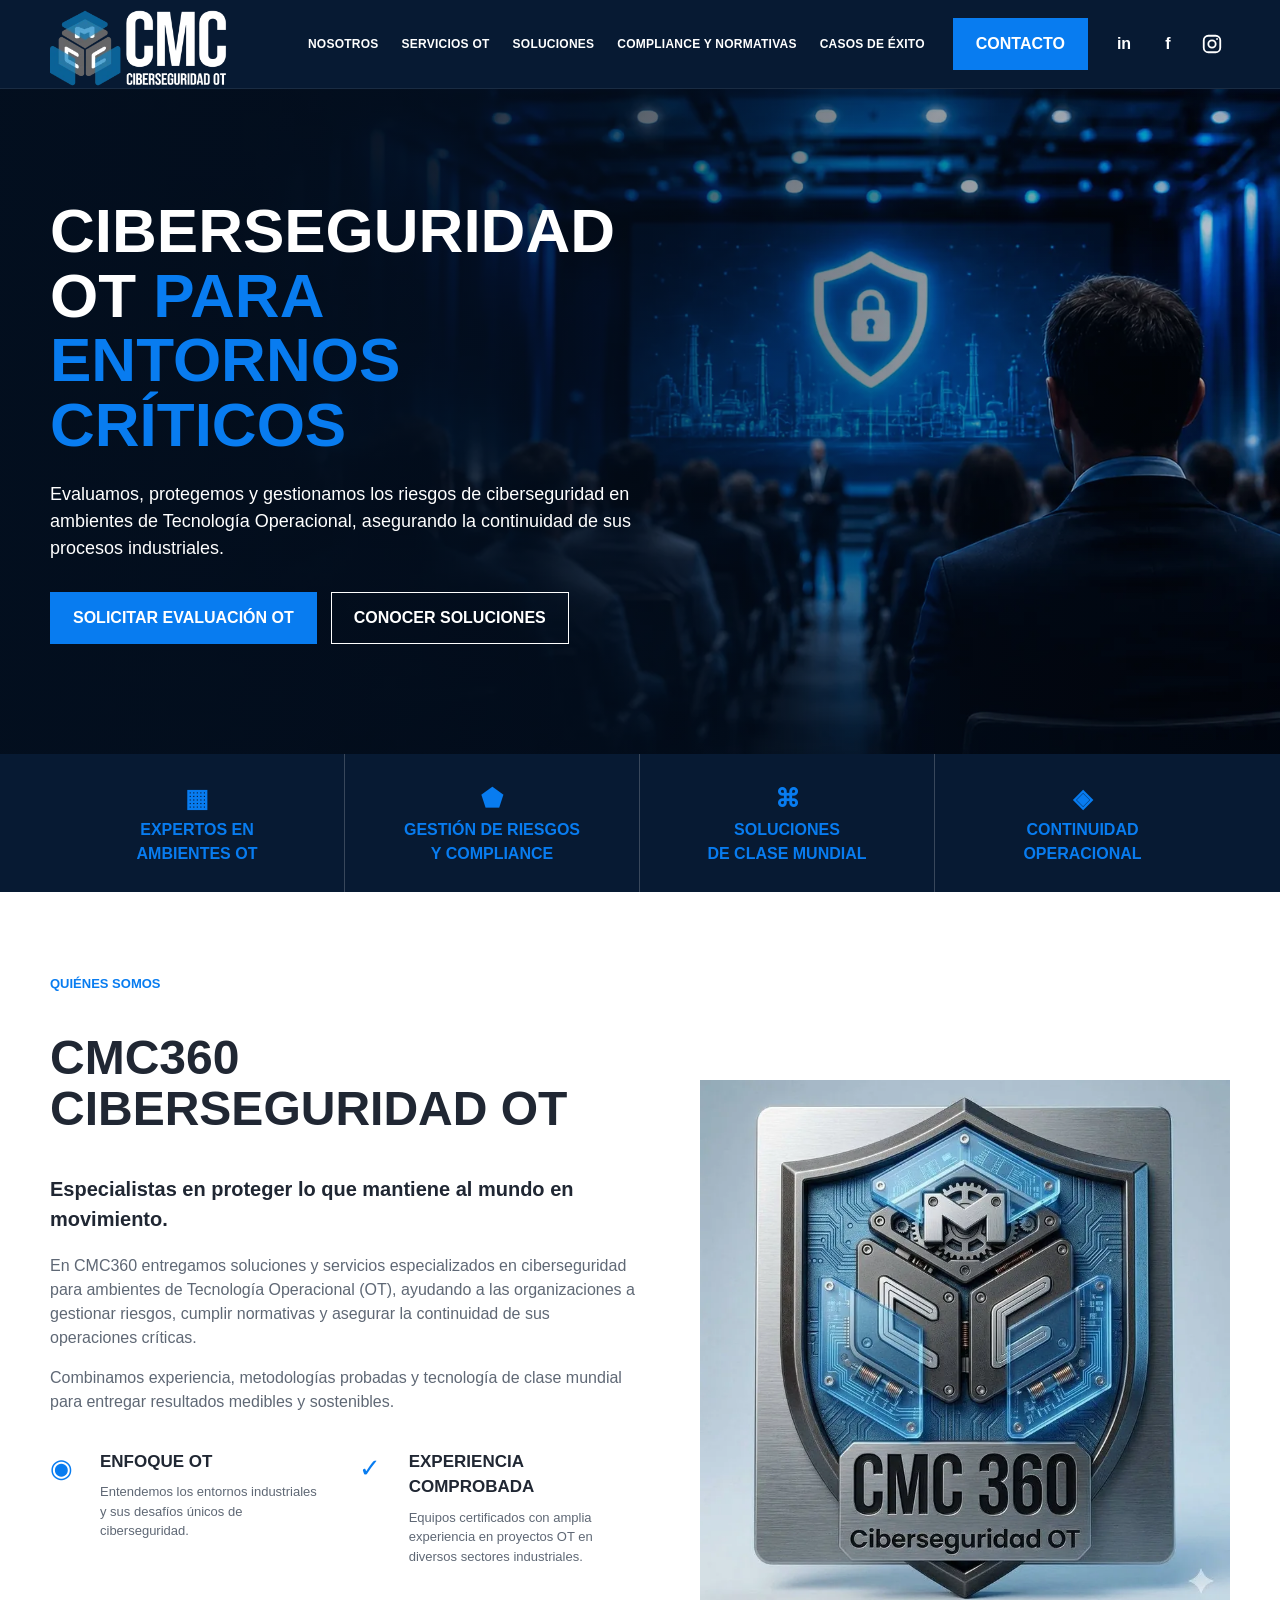
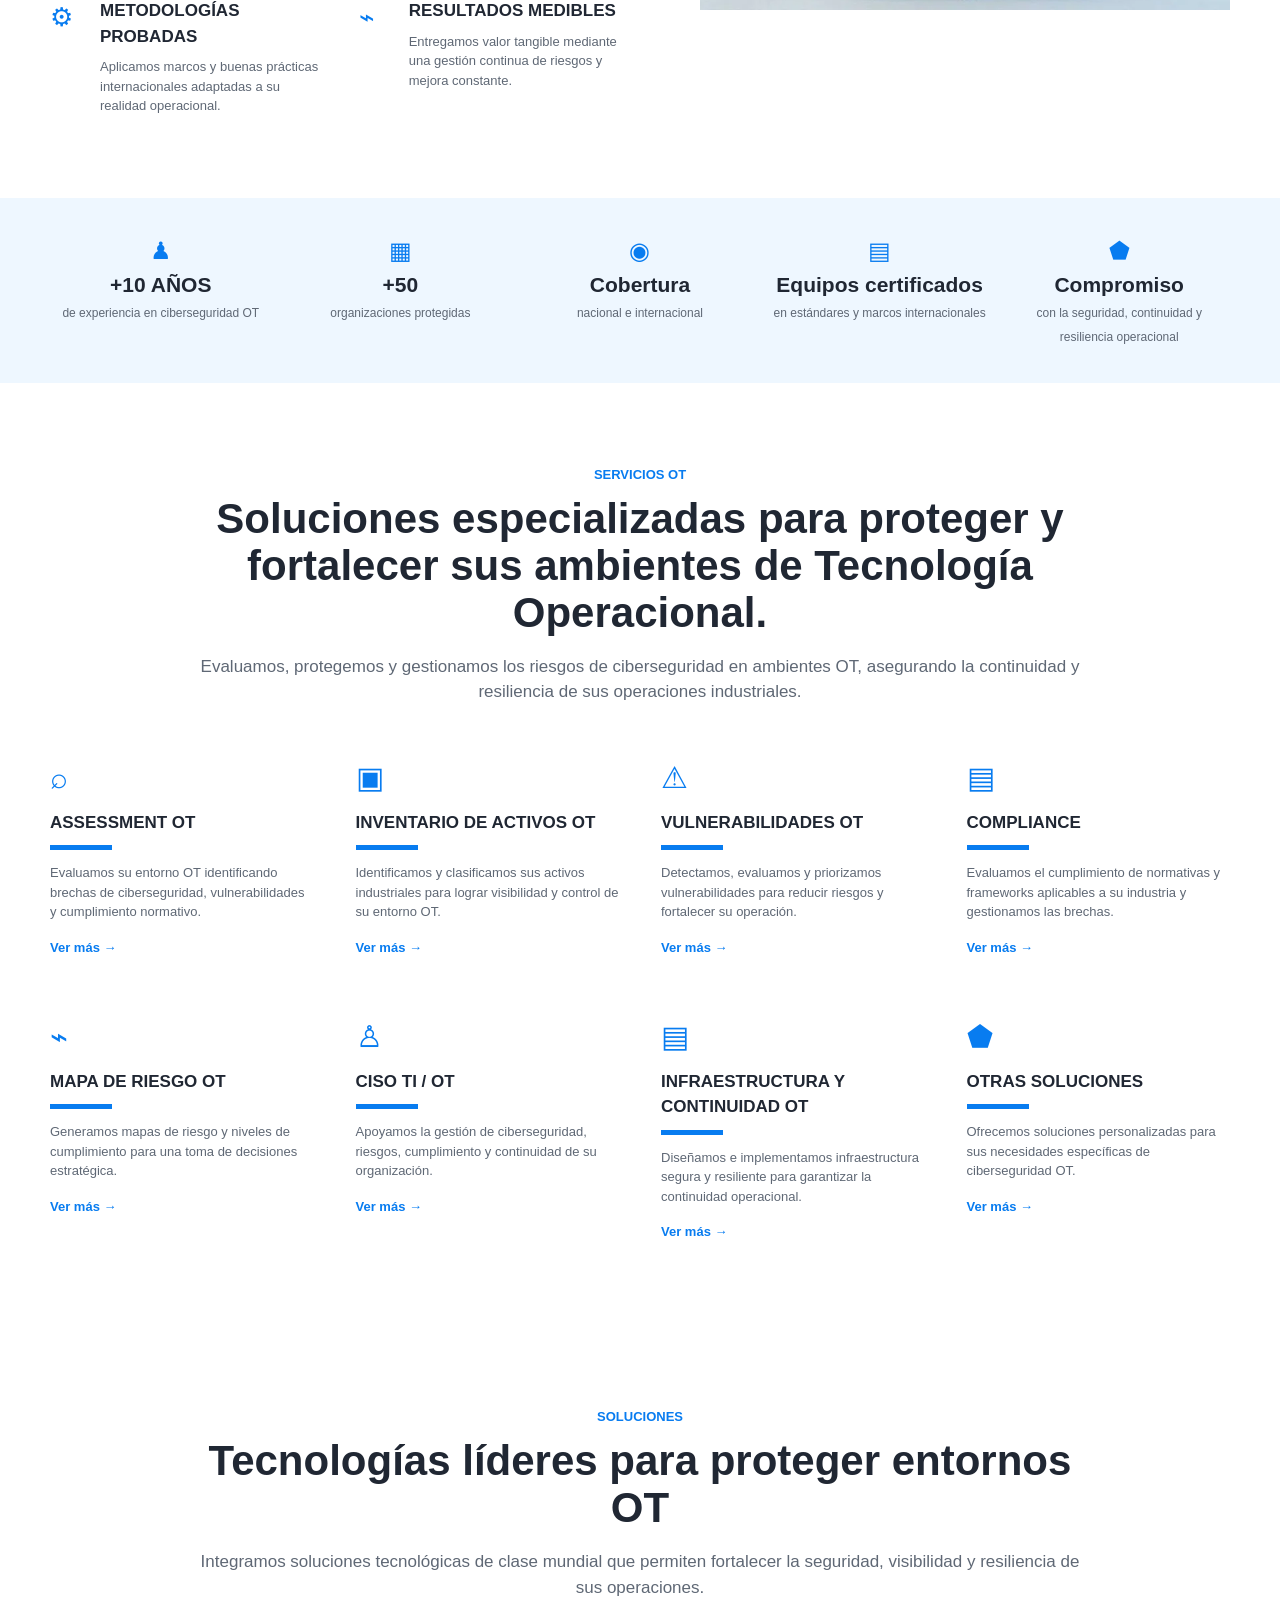
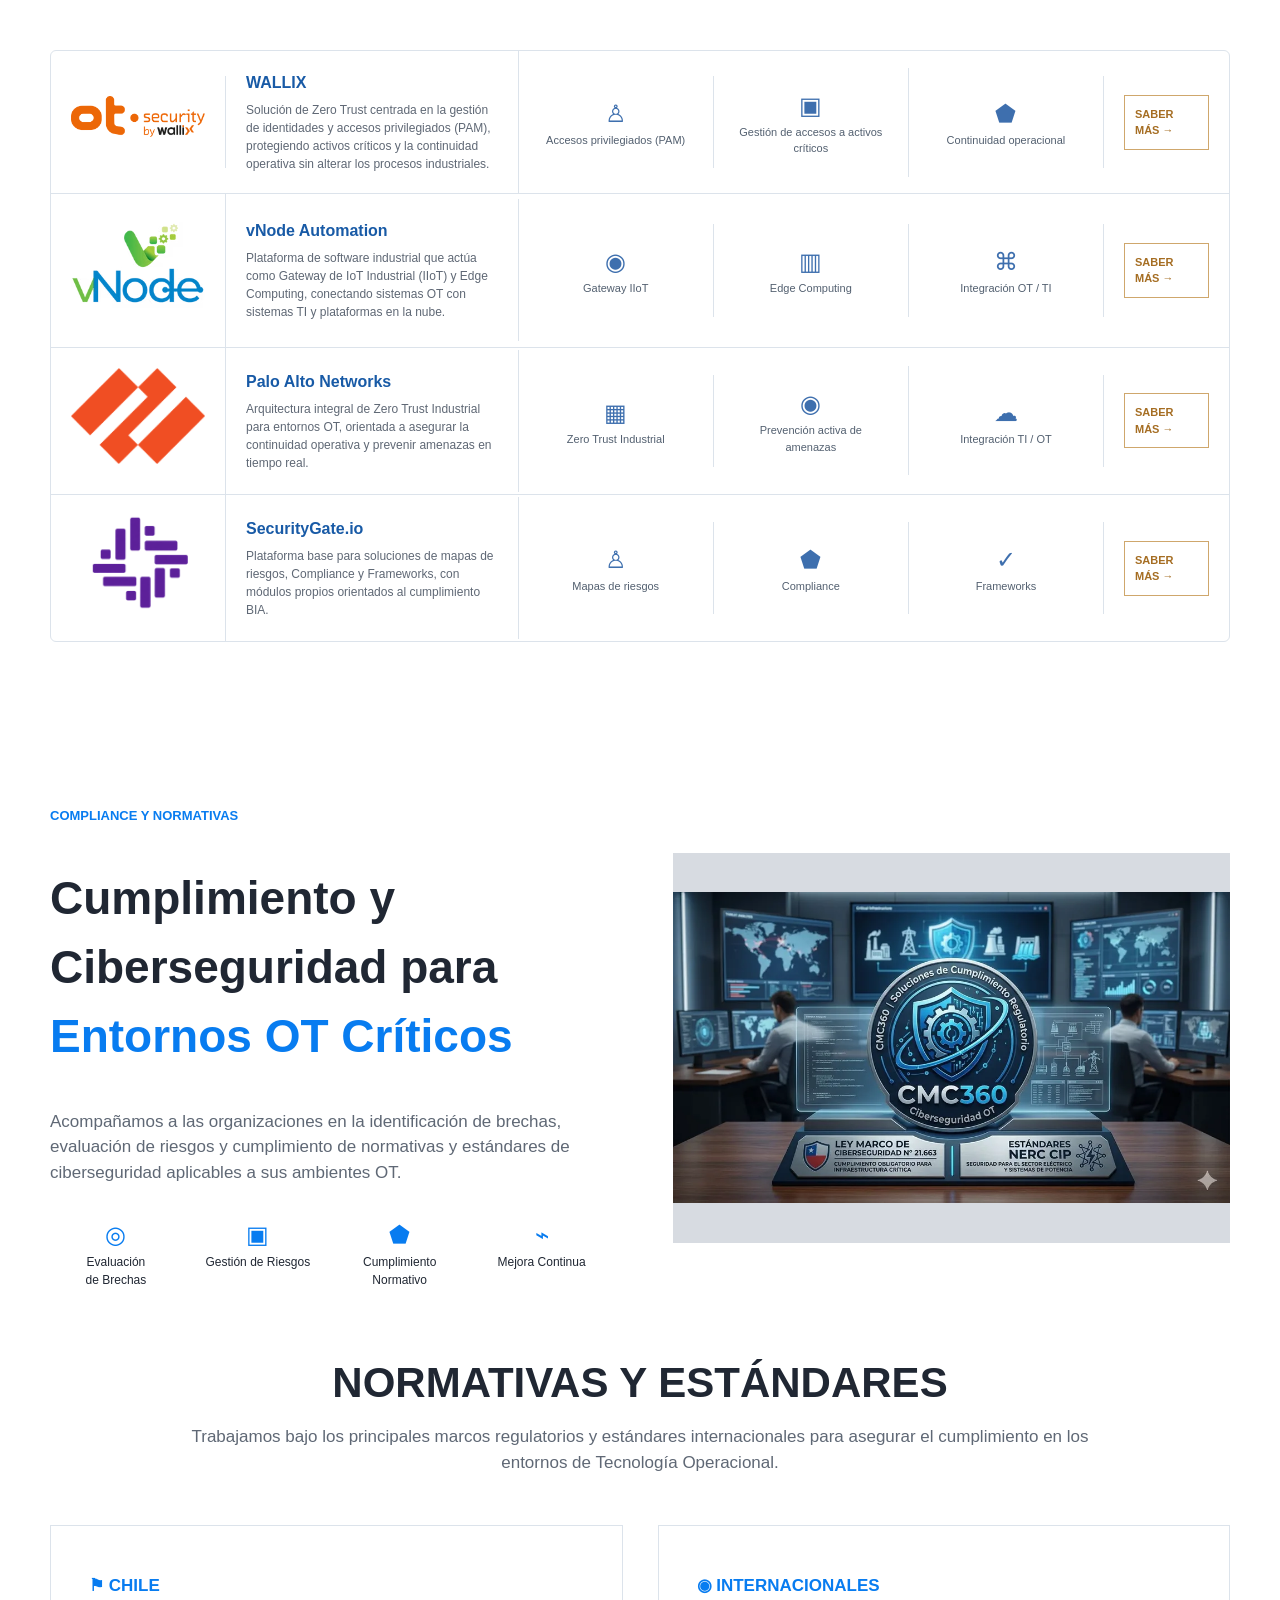
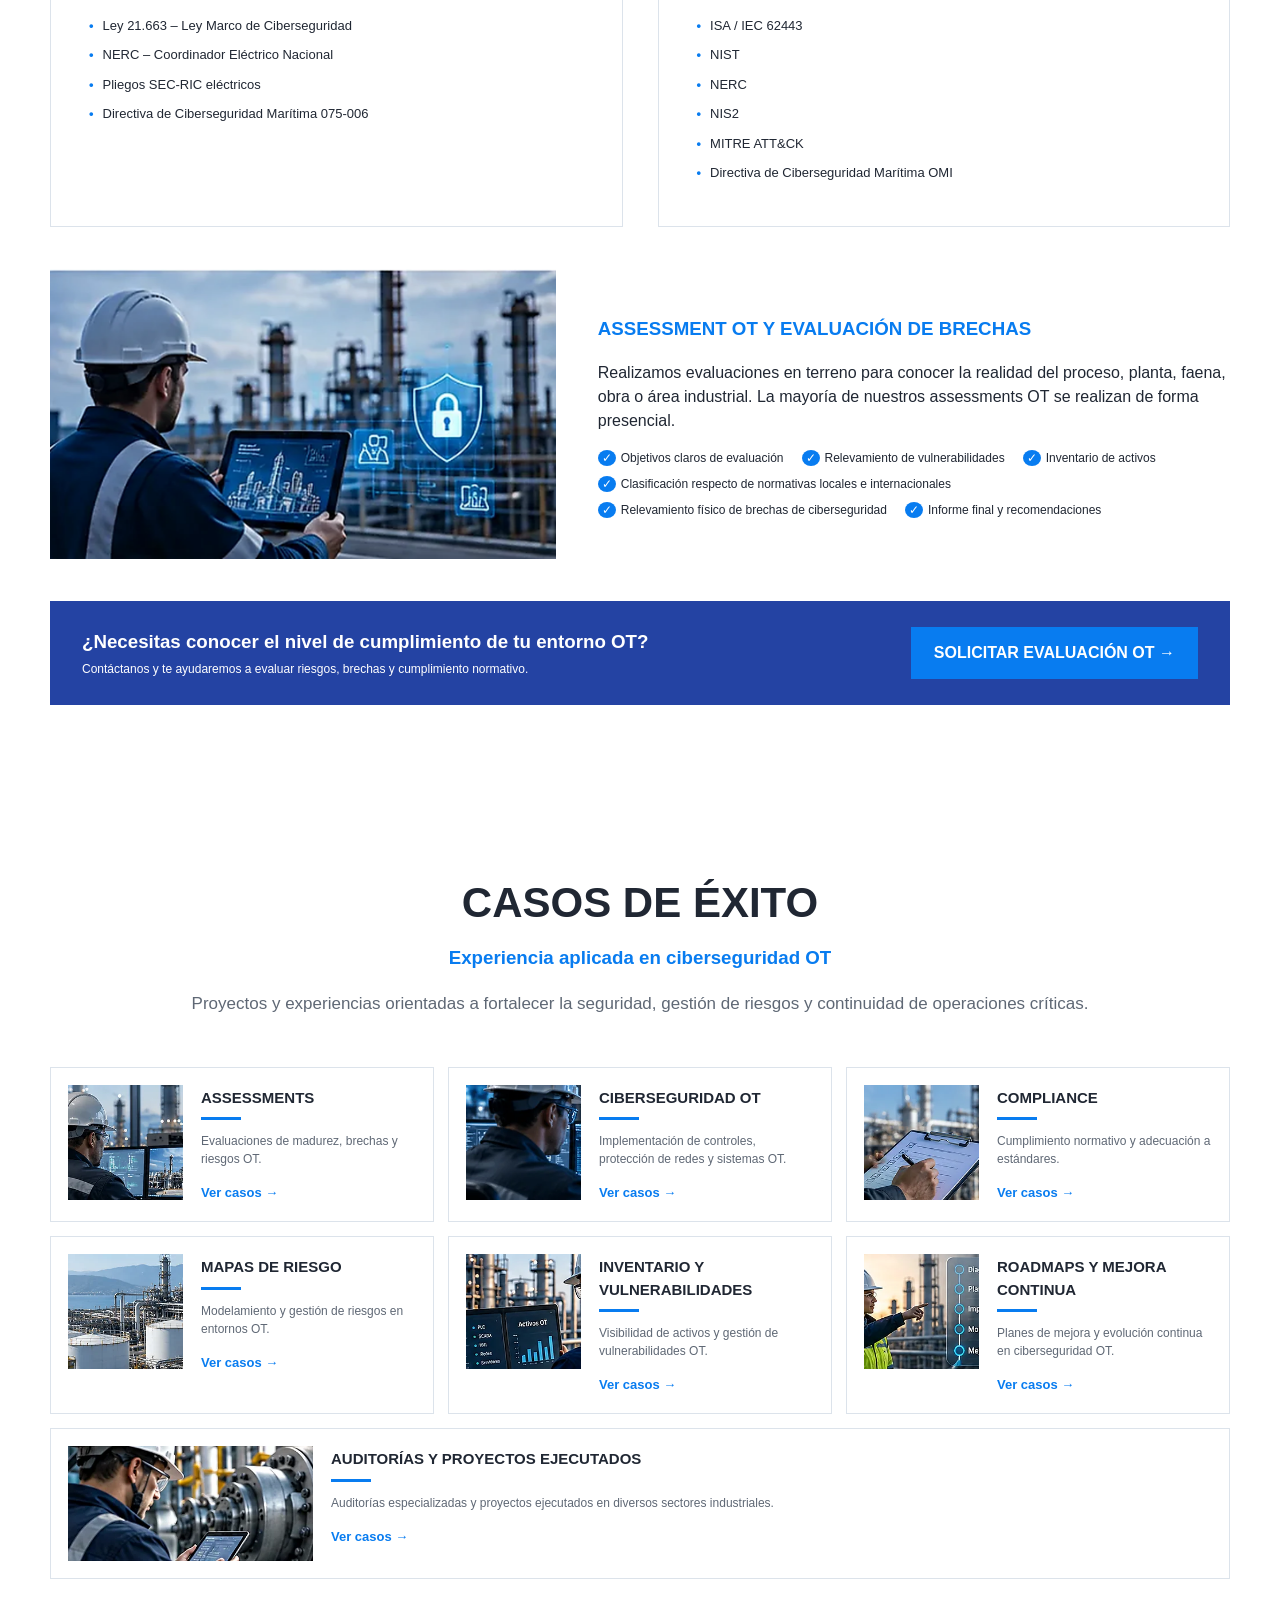
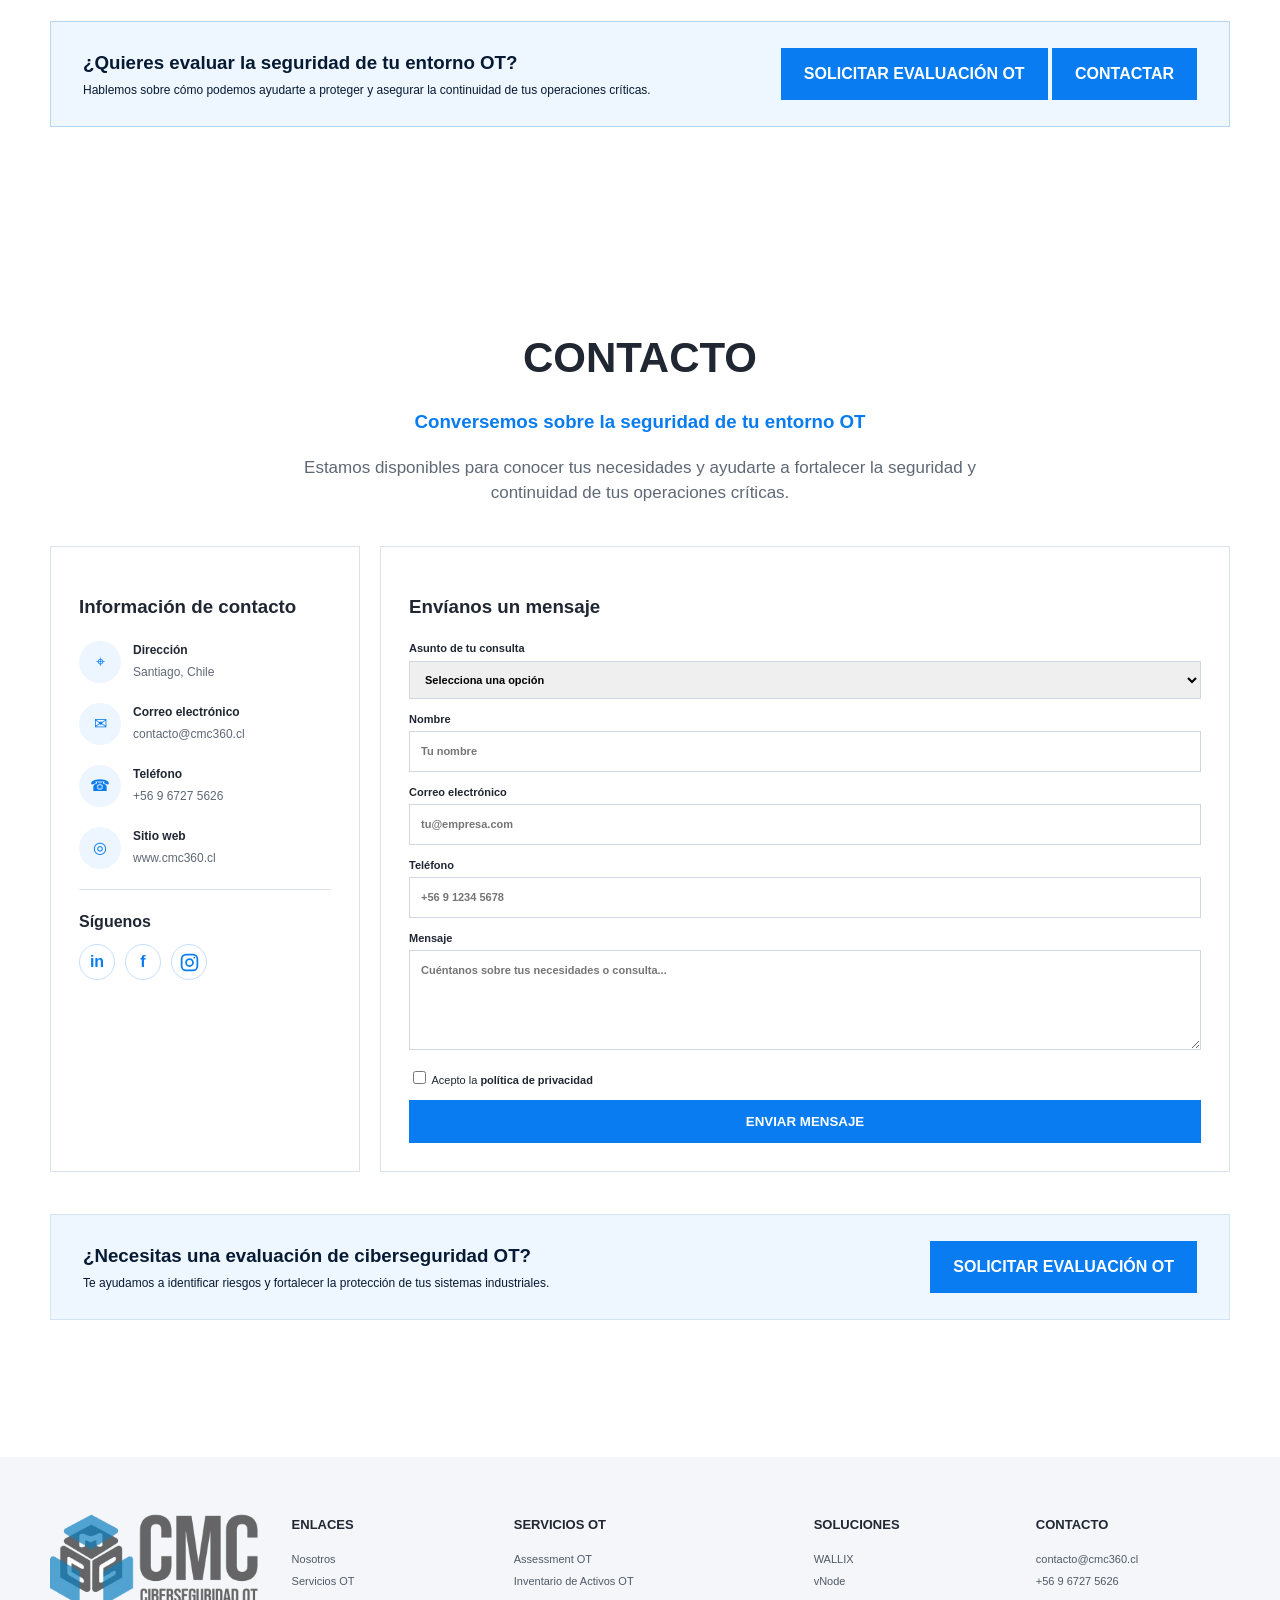
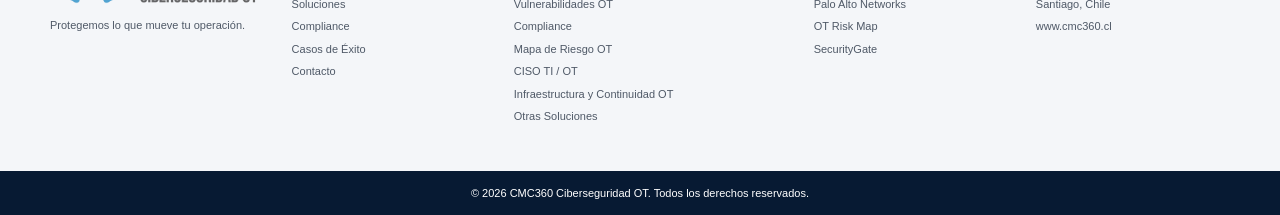
==== index.html @ 8a8b5c3d "imagenes actualizadas" ====
<!doctype html>
<html lang="es">

<head>
    <meta charset="utf-8">
    <meta name="viewport" content="width=device-width,initial-scale=1">

    <title>CMC360 | Ciberseguridad OT para Entornos Críticos</title>
    <meta name="description"
        content="CMC360 ofrece ciberseguridad OT, evaluación de riesgos, compliance, gestión de vulnerabilidades y continuidad operacional para entornos industriales críticos.">
    <!-- Favicon CMC Ciberseguridad OT -->
    <link rel="icon" type="image/png" sizes="32x32" href="assets/logo-simple.png">
    <link rel="apple-touch-icon" sizes="180x180" href="assets/logo-simple.png">
    <link rel="stylesheet" href="style.css">
    <link rel="preload" as="image" href="assets/hero.webp" fetchpriority="high" media="(min-width: 761px)">
    <link rel="preload" as="image" href="assets/hero-900.webp" fetchpriority="high" media="(max-width: 760px)">
</head>

<body>

    <header>
        <div class="c nav">

            <a class="logo" href="#inicio" aria-label="CMC Ciberseguridad OT">
                <img src="assets/logo-navbar-contraste.png" alt="CMC Ciberseguridad OT" width="420" height="160">
            </a>

            <button class="toggle" type="button" aria-label="Abrir menú" aria-expanded="false">
                ☰
            </button>

            <nav class="links">
                <a href="#nosotros">Nosotros</a>
                <a href="#servicios">Servicios OT</a>
                <a href="#soluciones">Soluciones</a>
                <a href="#compliance">Compliance y Normativas</a>
                <a href="#casos">Casos de Éxito</a>
            </nav>

            <div class="nav-actions">

                <a class="btn primary contact" href="#contacto">
                    CONTACTO
                </a>

                <div class="socials">

                    <!-- LinkedIn -->
                    <a href="https://www.linkedin.com/company/cmcot/posts/" target="_blank" rel="noopener noreferrer"
                        aria-label="LinkedIn">
                        in
                    </a>

                    <!-- Facebook -->
                    <a href="https://www.facebook.com/CMCCiberseguridadOT" target="_blank" rel="noopener noreferrer"
                        aria-label="Facebook">
                        f
                    </a>

                    <!-- Instagram -->
                    <a href="https://www.instagram.com/cmc360cl/" target="_blank" rel="noopener noreferrer"
                        aria-label="Instagram">

                        <svg viewBox="0 0 24 24" aria-hidden="true">
                            <rect x="3" y="3" width="18" height="18" rx="5" fill="none" stroke="currentColor"
                                stroke-width="2" />
                            <circle cx="12" cy="12" r="4" fill="none" stroke="currentColor" stroke-width="2" />
                            <circle cx="17.5" cy="6.5" r="1" fill="currentColor" />
                        </svg>

                    </a>

                </div>

            </div>

        </div>
    </header>


    <main id="inicio">

        <!-- =====================================================
     HERO
===================================================== -->

        <section class="hero">

            <div class="c">

                <div class="hero-copy">

                    <h1>
                        CIBERSEGURIDAD OT
                        <span>PARA ENTORNOS CRÍTICOS</span>
                    </h1>

                    <p>
                        Evaluamos, protegemos y gestionamos los riesgos de
                        ciberseguridad en ambientes de Tecnología Operacional,
                        asegurando la continuidad de sus procesos industriales.
                    </p>

                    <div class="actions">

                        <a class="btn primary" href="#contacto">
                            SOLICITAR EVALUACIÓN OT
                        </a>

                        <a class="btn secondary" href="#soluciones">
                            CONOCER SOLUCIONES
                        </a>

                    </div>

                </div>

            </div>

        </section>

        <!-- =====================================================
     PILARES
===================================================== -->

        <section class="pillars">

            <div class="c pg">

                <div class="pillar">
                    <i>▦</i>
                    EXPERTOS EN<br>
                    AMBIENTES OT
                </div>

                <div class="pillar">
                    <i>⬟</i>
                    GESTIÓN DE RIESGOS<br>
                    Y COMPLIANCE
                </div>

                <div class="pillar">
                    <i>⌘</i>
                    SOLUCIONES<br>
                    DE CLASE MUNDIAL
                </div>

                <div class="pillar">
                    <i>◈</i>
                    CONTINUIDAD<br>
                    OPERACIONAL
                </div>

            </div>

        </section>


        <!-- =====================================================
     QUIÉNES SOMOS
===================================================== -->

        <section id="nosotros" class="sec">

            <div class="c about">

                <div>

                    <div class="ey">
                        QUIÉNES SOMOS
                    </div>

                    <h2>
                        CMC360<br>
                        CIBERSEGURIDAD OT
                    </h2>

                    <h3>
                        Especialistas en proteger lo que mantiene al mundo en movimiento.
                    </h3>

                    <p>
                        En CMC360 entregamos soluciones y servicios especializados
                        en ciberseguridad para ambientes de Tecnología Operacional
                        (OT), ayudando a las organizaciones a gestionar riesgos,
                        cumplir normativas y asegurar la continuidad de sus
                        operaciones críticas.
                    </p>

                    <p>
                        Combinamos experiencia, metodologías probadas y tecnología
                        de clase mundial para entregar resultados medibles y
                        sostenibles.
                    </p>

                    <div class="features">

                        <div class="feature">
                            <i>◉</i>
                            <div>
                                <h3>ENFOQUE OT</h3>
                                <p>
                                    Entendemos los entornos industriales y sus desafíos
                                    únicos de ciberseguridad.
                                </p>
                            </div>
                        </div>

                        <div class="feature">
                            <i>✓</i>
                            <div>
                                <h3>EXPERIENCIA COMPROBADA</h3>
                                <p>
                                    Equipos certificados con amplia experiencia en
                                    proyectos OT en diversos sectores industriales.
                                </p>
                            </div>
                        </div>

                        <div class="feature">
                            <i>⚙</i>
                            <div>
                                <h3>METODOLOGÍAS PROBADAS</h3>
                                <p>
                                    Aplicamos marcos y buenas prácticas internacionales
                                    adaptadas a su realidad operacional.
                                </p>
                            </div>
                        </div>

                        <div class="feature">
                            <i>⌁</i>
                            <div>
                                <h3>RESULTADOS MEDIBLES</h3>
                                <p>
                                    Entregamos valor tangible mediante una gestión
                                    continua de riesgos y mejora constante.
                                </p>
                            </div>
                        </div>

                    </div>

                </div>

                <div class="imgph">
                    <img src="assets/face1.webp" alt="Especialista en ciberseguridad OT de CMC360" width="800"
                        height="800" loading="lazy" decoding="async">
                </div>

            </div>

        </section>


        <!-- =====================================================
     ESTADÍSTICAS
===================================================== -->

        <section class="stats">

            <div class="c statsg">

                <div class="stat">
                    <i>♟</i>
                    <b>+10 AÑOS</b>
                    <span>de experiencia en ciberseguridad OT</span>
                </div>

                <div class="stat">
                    <i>▦</i>
                    <b>+50</b>
                    <span>organizaciones protegidas</span>
                </div>

                <div class="stat">
                    <i>◉</i>
                    <b>Cobertura</b>
                    <span>nacional e internacional</span>
                </div>

                <div class="stat">
                    <i>▤</i>
                    <b>Equipos certificados</b>
                    <span>en estándares y marcos internacionales</span>
                </div>

                <div class="stat">
                    <i>⬟</i>
                    <b>Compromiso</b>
                    <span>con la seguridad, continuidad y resiliencia operacional</span>
                </div>

            </div>

        </section>


        <!-- =====================================================
     SERVICIOS
===================================================== -->

        <section id="servicios" class="sec services">

            <div class="c">

                <div class="head">

                    <div class="ey">
                        SERVICIOS OT
                    </div>

                    <h2>
                        Soluciones especializadas para proteger y fortalecer
                        sus ambientes de Tecnología Operacional.
                    </h2>

                    <p class="lead">
                        Evaluamos, protegemos y gestionamos los riesgos de
                        ciberseguridad en ambientes OT, asegurando la continuidad
                        y resiliencia de sus operaciones industriales.
                    </p>

                </div>


                <div class="sg">

                    <article class="service">
                        <div class="ico">⌕</div>
                        <h3>ASSESSMENT OT</h3>
                        <p>
                            Evaluamos su entorno OT identificando brechas de
                            ciberseguridad, vulnerabilidades y cumplimiento normativo.
                        </p>
                        <a class="more" href="#contacto">Ver más →</a>
                    </article>

                    <article class="service">
                        <div class="ico">▣</div>
                        <h3>INVENTARIO DE ACTIVOS OT</h3>
                        <p>
                            Identificamos y clasificamos sus activos industriales
                            para lograr visibilidad y control de su entorno OT.
                        </p>
                        <a class="more" href="#contacto">Ver más →</a>
                    </article>

                    <article class="service">
                        <div class="ico">⚠</div>
                        <h3>VULNERABILIDADES OT</h3>
                        <p>
                            Detectamos, evaluamos y priorizamos vulnerabilidades
                            para reducir riesgos y fortalecer su operación.
                        </p>
                        <a class="more" href="#contacto">Ver más →</a>
                    </article>

                    <article class="service">
                        <div class="ico">▤</div>
                        <h3>COMPLIANCE</h3>
                        <p>
                            Evaluamos el cumplimiento de normativas y frameworks
                            aplicables a su industria y gestionamos las brechas.
                        </p>
                        <a class="more" href="#contacto">Ver más →</a>
                    </article>

                    <article class="service">
                        <div class="ico">⌁</div>
                        <h3>MAPA DE RIESGO OT</h3>
                        <p>
                            Generamos mapas de riesgo y niveles de cumplimiento
                            para una toma de decisiones estratégica.
                        </p>
                        <a class="more" href="#contacto">Ver más →</a>
                    </article>

                    <article class="service">
                        <div class="ico">♙</div>
                        <h3>CISO TI / OT</h3>
                        <p>
                            Apoyamos la gestión de ciberseguridad, riesgos,
                            cumplimiento y continuidad de su organización.
                        </p>
                        <a class="more" href="#contacto">Ver más →</a>
                    </article>

                    <article class="service">
                        <div class="ico">▤</div>
                        <h3>INFRAESTRUCTURA Y CONTINUIDAD OT</h3>
                        <p>
                            Diseñamos e implementamos infraestructura segura y
                            resiliente para garantizar la continuidad operacional.
                        </p>
                        <a class="more" href="#contacto">Ver más →</a>
                    </article>

                    <article class="service">
                        <div class="ico">⬟</div>
                        <h3>OTRAS SOLUCIONES</h3>
                        <p>
                            Ofrecemos soluciones personalizadas para sus
                            necesidades específicas de ciberseguridad OT.
                        </p>
                        <a class="more" href="#contacto">Ver más →</a>
                    </article>

                </div>

            </div>

        </section>


        <!-- =====================================================
     SOLUCIONES
===================================================== -->

        <section id="soluciones" class="sec">

            <div class="c">

                <div class="head">

                    <div class="ey">
                        SOLUCIONES
                    </div>

                    <h2>
                        Tecnologías líderes para proteger entornos OT
                    </h2>

                    <p class="lead">
                        Integramos soluciones tecnológicas de clase mundial
                        que permiten fortalecer la seguridad, visibilidad y
                        resiliencia de sus operaciones.
                    </p>

                </div>


                <div class="solution-list">


                    <div class="sol">

                        <div class="brand">
                          <img src="assets/WALLIX-logo.png"
     alt="WALLIX"
     width="630"
     height="315"
     loading="lazy"
     decoding="async">
                        </div>

                        <div class="main">
                            <strong>WALLIX</strong>
                            <p>
                                Solución de Zero Trust centrada en la gestión de identidades
                                y accesos privilegiados (PAM), protegiendo activos críticos
                                y la continuidad operativa sin alterar los procesos industriales.
                            </p>
                        </div>

                        <div class="benefit">
                            <i>♙</i>
                            Accesos privilegiados (PAM)
                        </div>

                        <div class="benefit">
                            <i>▣</i>
                            Gestión de accesos a activos críticos
                        </div>

                        <div class="benefit">
                            <i>⬟</i>
                            Continuidad operacional
                        </div>

                        <div>
                            <a class="btn" href="#contacto">
                                SABER MÁS →
                            </a>
                        </div>

                    </div>


                    <div class="sol">

                        <div class="brand v">
                           <img src="assets/vNode-logo.png"
     alt="vNode Automation"
     width="630"
     height="315"
     loading="lazy"
     decoding="async">
                        </div>

                        <div class="main">
                            <strong>vNode Automation</strong>
                            <p>
                                Plataforma de software industrial que actúa como Gateway
                                de IoT Industrial (IIoT) y Edge Computing, conectando
                                sistemas OT con sistemas TI y plataformas en la nube.
                            </p>
                        </div>

                        <div class="benefit">
                            <i>◉</i>
                            Gateway IIoT
                        </div>

                        <div class="benefit">
                            <i>▥</i>
                            Edge Computing
                        </div>

                        <div class="benefit">
                            <i>⌘</i>
                            Integración OT / TI
                        </div>

                        <div>
                            <a class="btn" href="#contacto">
                                SABER MÁS →
                            </a>
                        </div>

                    </div>


                    <div class="sol">

                        <div class="brand p">
                           <img src="assets/paloalto.png"
     alt="Palo Alto Networks"
     width="630"
     height="315"
     loading="lazy"
     decoding="async">
                        </div>

                        <div class="main">
                            <strong>Palo Alto Networks</strong>
                            <p>
                                Arquitectura integral de Zero Trust Industrial para
                                entornos OT, orientada a asegurar la continuidad operativa
                                y prevenir amenazas en tiempo real.
                            </p>
                        </div>

                        <div class="benefit">
                            <i>▦</i>
                            Zero Trust Industrial
                        </div>

                        <div class="benefit">
                            <i>◉</i>
                            Prevención activa de amenazas
                        </div>

                        <div class="benefit">
                            <i>☁</i>
                            Integración TI / OT
                        </div>

                        <div>
                            <a class="btn" href="#contacto">
                                SABER MÁS →
                            </a>
                        </div>

                    </div>





                    <div class="sol">

                        <div class="brand">
                       <img src="assets/security-logo.png"
     alt="SecurityGate.io"
     width="630"
     height="315"
     loading="lazy"
     decoding="async">
                        </div>

                        <div class="main">
                            <strong>SecurityGate.io</strong>
                            <p>
                                Plataforma base para soluciones de mapas de riesgos,
                                Compliance y Frameworks, con módulos propios orientados
                                al cumplimiento BIA.
                            </p>
                        </div>

                        <div class="benefit">
                            <i>♙</i>
                            Mapas de riesgos
                        </div>

                        <div class="benefit">
                            <i>⬟</i>
                            Compliance
                        </div>

                        <div class="benefit">
                            <i>✓</i>
                            Frameworks
                        </div>

                        <div>
                            <a class="btn" href="#contacto">
                                SABER MÁS →
                            </a>
                        </div>

                    </div>

                </div>

            </div>

        </section>


        <!-- =====================================================
     COMPLIANCE
===================================================== -->

        <section id="compliance" class="sec">

            <div class="c">

                <div class="ctop">

                    <div>

                        <div class="ey">
                            COMPLIANCE Y NORMATIVAS
                        </div>

                        <h2>
                            Cumplimiento y Ciberseguridad para
                            <span>Entornos OT Críticos</span>
                        </h2>

                        <p class="lead">
                            Acompañamos a las organizaciones en la identificación
                            de brechas, evaluación de riesgos y cumplimiento de
                            normativas y estándares de ciberseguridad aplicables
                            a sus ambientes OT.
                        </p>

                        <div class="cf">

                            <div>
                                <i>◎</i>
                                Evaluación<br>
                                de Brechas
                            </div>

                            <div>
                                <i>▣</i>
                                Gestión de Riesgos
                            </div>

                            <div>
                                <i>⬟</i>
                                Cumplimiento<br>
                                Normativo
                            </div>

                            <div>
                                <i>⌁</i>
                                Mejora Continua
                            </div>

                        </div>

                    </div>

                    <div class="imgph">
                        <img src="assets/face.webp" alt="Evaluación de ciberseguridad OT en entorno industrial"
                            width="1000" height="559" loading="lazy" decoding="async">
                    </div>

                </div>


                <div class="standards">

                    <div class="head">

                        <h2>
                            NORMATIVAS Y ESTÁNDARES
                        </h2>

                        <p class="lead">
                            Trabajamos bajo los principales marcos regulatorios
                            y estándares internacionales para asegurar el
                            cumplimiento en los entornos de Tecnología Operacional.
                        </p>

                    </div>


                    <div class="stdg">

                        <article class="std">

                            <h3>
                                ⚑ CHILE
                            </h3>

                            <ul>
                                <li>Ley 21.663 – Ley Marco de Ciberseguridad</li>
                                <li>NERC – Coordinador Eléctrico Nacional</li>
                                <li>Pliegos SEC-RIC eléctricos</li>
                                <li>Directiva de Ciberseguridad Marítima 075-006</li>
                            </ul>

                        </article>


                        <article class="std">

                            <h3>
                                ◉ INTERNACIONALES
                            </h3>

                            <ul>
                                <li>ISA / IEC 62443</li>
                                <li>NIST</li>
                                <li>NERC</li>
                                <li>NIS2</li>
                                <li>MITRE ATT&CK</li>
                                <li>Directiva de Ciberseguridad Marítima OMI</li>
                            </ul>

                        </article>

                    </div>

                </div>


                <div class="assessment">

                    <div class="assessment-media">
                        <img src="assets/assessment-ot.webp"
                            alt="Especialista realizando assessment de ciberseguridad OT en una instalación industrial"
                            width="1200" height="656" loading="lazy" decoding="async">
                    </div>

                    <div>

                        <h3 style="color:var(--b)">
                            ASSESSMENT OT Y EVALUACIÓN DE BRECHAS
                        </h3>

                        <p>
                            Realizamos evaluaciones en terreno para conocer
                            la realidad del proceso, planta, faena, obra o área
                            industrial. La mayoría de nuestros assessments OT
                            se realizan de forma presencial.
                        </p>

                        <ul class="checks">
                            <li>Objetivos claros de evaluación</li>
                            <li>Relevamiento de vulnerabilidades</li>
                            <li>Inventario de activos</li>
                            <li>Clasificación respecto de normativas locales e internacionales</li>
                            <li>Relevamiento físico de brechas de ciberseguridad</li>
                            <li>Informe final y recomendaciones</li>
                        </ul>

                    </div>

                </div>


                <div class="cta">

                    <div>

                        <h3>
                            ¿Necesitas conocer el nivel de cumplimiento de tu entorno OT?
                        </h3>

                        <p>
                            Contáctanos y te ayudaremos a evaluar riesgos,
                            brechas y cumplimiento normativo.
                        </p>

                    </div>

                    <a class="btn primary" href="#contacto">
                        SOLICITAR EVALUACIÓN OT →
                    </a>

                </div>

            </div>

        </section>


        <!-- =====================================================
     CASOS DE ÉXITO
===================================================== -->

        <section id="casos" class="sec">

            <div class="c">

                <div class="head">

                    <h2>
                        CASOS DE ÉXITO
                    </h2>

                    <h3 style="color:var(--b)">
                        Experiencia aplicada en ciberseguridad OT
                    </h3>

                    <p class="lead">
                        Proyectos y experiencias orientadas a fortalecer
                        la seguridad, gestión de riesgos y continuidad
                        de operaciones críticas.
                    </p>

                </div>


                <div class="casesg">

                    <article class="case">
                        <img class="case-image"
    src="assets/case-assessments-720.webp"
    srcset="assets/case-assessments-480.webp 480w, assets/case-assessments-720.webp 720w, assets/case-assessments-960.webp 960w, assets/case-assessments-1200.webp 1200w"
    sizes="(max-width: 760px) calc(100vw - 66px), 115px"
    alt="Instalación industrial evaluada durante un assessment OT" width="1200" height="500" loading="lazy" decoding="async">
                        <div>
                            <h3>ASSESSMENTS</h3>
                            <p>
                                Evaluaciones de madurez, brechas y riesgos OT.
                            </p>
                            <a class="more" href="#contacto">
                                Ver casos →
                            </a>
                        </div>
                    </article>


                    <article class="case">
                        <img class="case-image"
    src="assets/case-cybersecurity-ot-720.webp"
    srcset="assets/case-cybersecurity-ot-480.webp 480w, assets/case-cybersecurity-ot-720.webp 720w, assets/case-cybersecurity-ot-960.webp 960w, assets/case-cybersecurity-ot-1200.webp 1200w"
    sizes="(max-width: 760px) calc(100vw - 66px), 115px"
    alt="Especialista supervisando sistemas de ciberseguridad OT" width="1200" height="500" loading="lazy" decoding="async">
                        <div>
                            <h3>CIBERSEGURIDAD OT</h3>
                            <p>
                                Implementación de controles, protección de redes
                                y sistemas OT.
                            </p>
                            <a class="more" href="#contacto">
                                Ver casos →
                            </a>
                        </div>
                    </article>


                    <article class="case">
                        <img class="case-image"
    src="assets/case-compliance-720.webp"
    srcset="assets/case-compliance-480.webp 480w, assets/case-compliance-720.webp 720w, assets/case-compliance-960.webp 960w, assets/case-compliance-1200.webp 1200w"
    sizes="(max-width: 760px) calc(100vw - 66px), 115px"
    alt="Revisión de cumplimiento y controles de ciberseguridad" width="1200" height="500" loading="lazy" decoding="async">
                        <div>
                            <h3>COMPLIANCE</h3>
                            <p>
                                Cumplimiento normativo y adecuación a estándares.
                            </p>
                            <a class="more" href="#contacto">
                                Ver casos →
                            </a>
                        </div>
                    </article>


                    <article class="case">
                        <img class="case-image"
    src="assets/case-risk-map-720.webp"
    srcset="assets/case-risk-map-480.webp 480w, assets/case-risk-map-720.webp 720w, assets/case-risk-map-960.webp 960w, assets/case-risk-map-1200.webp 1200w"
    sizes="(max-width: 760px) calc(100vw - 66px), 115px"
    alt="Infraestructura industrial para análisis de riesgos OT" width="1200" height="500" loading="lazy" decoding="async">
                        <div>
                            <h3>MAPAS DE RIESGO</h3>
                            <p>
                                Modelamiento y gestión de riesgos en entornos OT.
                            </p>
                            <a class="more" href="#contacto">
                                Ver casos →
                            </a>
                        </div>
                    </article>


                    <article class="case">
                        <img class="case-image"
    src="assets/case-inventory-720.webp"
    srcset="assets/case-inventory-480.webp 480w, assets/case-inventory-720.webp 720w, assets/case-inventory-960.webp 960w, assets/case-inventory-1200.webp 1200w"
    sizes="(max-width: 760px) calc(100vw - 66px), 115px"
    alt="Inventario y visibilidad de activos en entorno OT" width="1200" height="500" loading="lazy" decoding="async">
                        <div>
                            <h3>INVENTARIO Y VULNERABILIDADES</h3>
                            <p>
                                Visibilidad de activos y gestión de vulnerabilidades OT.
                            </p>
                            <a class="more" href="#contacto">
                                Ver casos →
                            </a>
                        </div>
                    </article>


                    <article class="case">
                        <img class="case-image"
    src="assets/case-roadmaps-720.webp"
    srcset="assets/case-roadmaps-480.webp 480w, assets/case-roadmaps-720.webp 720w, assets/case-roadmaps-960.webp 960w, assets/case-roadmaps-1200.webp 1200w"
    sizes="(max-width: 760px) calc(100vw - 66px), 115px"
    alt="Especialista trabajando en mejora y continuidad operacional" width="1200" height="500" loading="lazy" decoding="async">
                        <div>
                            <h3>ROADMAPS Y MEJORA CONTINUA</h3>
                            <p>
                                Planes de mejora y evolución continua en
                                ciberseguridad OT.
                            </p>
                            <a class="more" href="#contacto">
                                Ver casos →
                            </a>
                        </div>
                    </article>


                    <article class="case wide">

                        <img class="case-image wide-image"
    src="assets/case-audits-720.webp"
    srcset="assets/case-audits-480.webp 480w, assets/case-audits-720.webp 720w, assets/case-audits-960.webp 960w, assets/case-audits-1200.webp 1200w"
    sizes="(max-width: 760px) calc(100vw - 66px), 245px"
    alt="Auditoría de ciberseguridad OT en instalación industrial" width="1200" height="500" loading="lazy" decoding="async">

                        <div>

                            <h3>
                                AUDITORÍAS Y PROYECTOS EJECUTADOS
                            </h3>

                            <p>
                                Auditorías especializadas y proyectos ejecutados
                                en diversos sectores industriales.
                            </p>

                            <a class="more" href="#contacto">
                                Ver casos →
                            </a>

                        </div>

                    </article>

                </div>


                <div class="cta" style="background:#eef6ff;color:var(--n);border:1px solid #b8d4f1">

                    <div>

                        <h3>
                            ¿Quieres evaluar la seguridad de tu entorno OT?
                        </h3>

                        <p>
                            Hablemos sobre cómo podemos ayudarte a proteger
                            y asegurar la continuidad de tus operaciones críticas.
                        </p>

                    </div>

                    <div>

                        <a class="btn primary" href="#contacto">
                            SOLICITAR EVALUACIÓN OT
                        </a>

                        <a class="btn secondary" href="#contacto">
                            CONTACTAR
                        </a>

                    </div>

                </div>

            </div>

        </section>


        <!-- =====================================================
     CONTACTO
===================================================== -->

        <section id="contacto" class="sec">

            <div class="c">

                <div class="contact-head">

                    <h2>
                        CONTACTO
                    </h2>

                    <h3>
                        Conversemos sobre la seguridad de tu entorno OT
                    </h3>

                    <p class="lead">
                        Estamos disponibles para conocer tus necesidades
                        y ayudarte a fortalecer la seguridad y continuidad
                        de tus operaciones críticas.
                    </p>

                </div>


                <div class="contactg">


                    <aside class="card">

                        <h3>
                            Información de contacto
                        </h3>

                        <div class="item">
                            <i>⌖</i>
                            <div>
                                <b>Dirección</b>
                                <span>Santiago, Chile</span>
                            </div>
                        </div>

                        <div class="item">
                            <i>✉</i>
                            <div>
                                <b>Correo electrónico</b>
                                <span>contacto@cmc360.cl</span>
                            </div>
                        </div>

                        <div class="item">
                            <i>☎</i>
                            <div>
                                <b>Teléfono</b>
                                <span>+56 9 6727 5626</span>
                            </div>
                        </div>

                        <div class="item">
                            <i>◎</i>
                            <div>
                                <b>Sitio web</b>
                                <span>www.cmc360.cl</span>
                            </div>
                        </div>

                <div class="social">

    <b>Síguenos</b>

    <div class="social-links">

        <a href="https://www.linkedin.com/company/cmcot/posts/"
           target="_blank"
           rel="noopener noreferrer"
           aria-label="LinkedIn">
            in
        </a>

        <a href="https://www.facebook.com/CMCCiberseguridadOT"
           target="_blank"
           rel="noopener noreferrer"
           aria-label="Facebook">
            f
        </a>

        <a href="https://www.instagram.com/cmc360cl/"
           target="_blank"
           rel="noopener noreferrer"
           aria-label="Instagram">
            <svg viewBox="0 0 24 24" aria-hidden="true">
                <rect x="3" y="3" width="18" height="18" rx="5"
                      fill="none"
                      stroke="currentColor"
                      stroke-width="2"/>
                <circle cx="12" cy="12" r="4"
                        fill="none"
                        stroke="currentColor"
                        stroke-width="2"/>
                <circle cx="17.5" cy="6.5" r="1"
                        fill="currentColor"/>
            </svg>
        </a>

    </div>

</div>

                    </aside>

                    <div class="card">

                        <h3>
                            Envíanos un mensaje
                        </h3>

                        <form action="https://formsubmit.co/contacto@cmc360.cl" method="POST" class="form"
                            id="contactForm">
                            <!-- Campos ocultos para geolocalización -->
                            <input type="hidden" name="ubicacion_pais" id="ubicacion_pais">
                            <input type="hidden" name="ubicacion_region" id="ubicacion_region">
                            <input type="hidden" name="ubicacion_ciudad" id="ubicacion_ciudad">
                            <input type="hidden" name="ubicacion_codigo_postal" id="ubicacion_codigo_postal">
                            <input type="hidden" name="_captcha" value="false">
                            <input type="text" name="_honey" style="display:none" tabindex="-1" autocomplete="off">
                            <input type="hidden" name="_subject" value="Nuevo contacto desde CMC360">
                            <input type="hidden" name="_next" value="https://cmc360.cl/gracias-cmc360.html">
                            <label>
                                Asunto de tu consulta
                                <select name="asunto" required>
                                    <option value="">Selecciona una opción</option>
                                    <option value="Consulta general">Consulta general</option>
                                    <option value="Evaluación de ciberseguridad OT">Evaluación de ciberseguridad OT
                                    </option>
                                    <option value="Servicios OT">Servicios OT</option>
                                    <option value="Soluciones de ciberseguridad">Soluciones de ciberseguridad</option>
                                    <option value="Compliance y normativas">Compliance y normativas</option>
                                    <option value="Otro">Otro</option>
                                </select>
                            </label>

                            <label>
                                Nombre
                                <input type="text" name="nombre" placeholder="Tu nombre" required>
                            </label>

                            <label>
                                Correo electrónico
                                <input type="email" name="email" placeholder="tu@empresa.com" required>
                            </label>

                            <label>
                                Teléfono
                                <input type="tel" name="telefono" placeholder="+56 9 1234 5678">
                            </label>

                            <label>
                                Mensaje
                                <textarea name="mensaje" placeholder="Cuéntanos sobre tus necesidades o consulta..."
                                    required minlength="20"></textarea>
                            </label>

                            <label class="check">
                                <input type="checkbox" name="privacidad" required>
                                Acepto la <b>política de privacidad</b>
                            </label>

                            <button class="btn primary" type="submit">
                                ENVIAR MENSAJE
                            </button>

                        </form>

                    </div>

                </div>


                <div class="cta" style="background:#eef6ff;color:var(--n);border:1px solid #d5e4f4">

                    <div>

                        <h3>
                            ¿Necesitas una evaluación de ciberseguridad OT?
                        </h3>

                        <p>
                            Te ayudamos a identificar riesgos y fortalecer
                            la protección de tus sistemas industriales.
                        </p>

                    </div>

                    <a class="btn secondary" href="#contacto">
                        SOLICITAR EVALUACIÓN OT
                    </a>

                </div>

            </div>

        </section>

    </main>


    <!-- =====================================================
     FOOTER
===================================================== -->

    <footer>

        <div class="c foot">

            <div>

                <div class="logo footer-logo">
                    <img src="assets/logo-completo.webp" alt="CMC Ciberseguridad OT" width="299" height="148"
                        decoding="async">
                </div>

                <p>
                    Protegemos lo que mueve tu operación.
                </p>

            </div>


            <div>

                <h3>ENLACES</h3>

                <ul>
                    <li>Nosotros</li>
                    <li>Servicios OT</li>
                    <li>Soluciones</li>
                    <li>Compliance</li>
                    <li>Casos de Éxito</li>
                    <li>Contacto</li>
                </ul>

            </div>


            <div>

                <h3>SERVICIOS OT</h3>

                <ul>
                    <li>Assessment OT</li>
                    <li>Inventario de Activos OT</li>
                    <li>Vulnerabilidades OT</li>
                    <li>Compliance</li>
                    <li>Mapa de Riesgo OT</li>
                    <li>CISO TI / OT</li>
                    <li>Infraestructura y Continuidad OT</li>
                    <li>Otras Soluciones</li>
                </ul>

            </div>


            <div>

                <h3>SOLUCIONES</h3>

                <ul>
                    <li>WALLIX</li>
                    <li>vNode</li>
                    <li>Palo Alto Networks</li>
                    <li>OT Risk Map</li>
                    <li>SecurityGate</li>
                </ul>

            </div>


            <div>

                <h3>CONTACTO</h3>

                <ul>
                    <li>contacto@cmc360.cl</li>
                    <li>+56 9 6727 5626</li>
                    <li>Santiago, Chile</li>
                    <li>www.cmc360.cl</li>
                </ul>

            </div>

        </div>


        <div class="copy">
            © 2026 CMC360 Ciberseguridad OT. Todos los derechos reservados.
        </div>

    </footer>


    <script src="script.js"></script>

</body>

</html>
---- style.css ----
:root {
  --n: #071a33;
  --b: #087cf0;
  --i: #202733;
  --m: #5f6875;
  --l: #dce3eb;
  --s: #eef7ff;
  --max: 1180px;
}

* {
  box-sizing: border-box;
}

html {
  scroll-behavior: smooth;
  width: 100%;
  overflow-x: hidden;
}

body {
  margin: 0;
  width: 100%;
  max-width: 100%;
  font-family: Arial, Helvetica, sans-serif;
  color: var(--i);
  line-height: 1.5;
  overflow-x: hidden;
}

img {
  max-width: 100%;
  height: auto;
}

a {
  text-decoration: none;
  color: inherit;
}

.c {
  width: min(calc(100% - 48px), var(--max));
  margin-left: auto;
  margin-right: auto;
}

.sec {
  padding: 82px 0;
}

.ey {
  color: var(--b);
  font-weight: 800;
  font-size: 13px;
  text-transform: uppercase;
}

.head {
  text-align: center;
  max-width: 900px;
  margin: 0 auto 50px;
}

.head h2 {
  font-size: 42px;
  line-height: 1.12;
  margin: 10px 0 18px;
}

.lead {
  color: var(--m);
  font-size: 17px;
}

.btn {
  display: inline-flex;
  align-items: center;
  justify-content: center;
  padding: 13px 22px;
  border: 1px solid var(--b);
  font-weight: 700;
}

.primary {
  background: var(--b);
  color: white;
}

.secondary {
  background: white;
  color: var(--b);
}


/* =====================================================
   HEADER
===================================================== */

/* =====================================================
   HEADER / NAVEGACIÓN
===================================================== */

header {
  background: var(--n);
  color: #fff;
  position: sticky;
  top: 0;
  z-index: 20;
  border-bottom: 1px solid rgba(255,255,255,.08);
}

.nav {
  min-height: 78px;
  display: flex;
  align-items: center;
  gap: 28px;
}

.logo {
  display: flex;
  align-items: center;
  flex: 0 0 auto;
  text-decoration: none;
}

.logo img {
  display: block;
  width: 178px;
  height: auto;
  max-width: 100%;
}

.links {
  display: flex;
  align-items: center;
  justify-content: flex-end;
  gap: 23px;
  flex: 1;

  font-size: 12px;
  font-weight: 600;
  letter-spacing: .02em;
  text-transform: uppercase;
}

.links a {
  color: #fff;
  text-decoration: none;
  white-space: nowrap;
  transition: color .2s ease;
}

.links a:hover {
  color: var(--b);
}

.contact {
  min-width: 116px;
  flex: 0 0 auto;
}

.toggle {
  display: none;
  background: transparent;
  color: #fff;
  border: 1px solid rgba(255,255,255,.7);
  padding: 8px 10px;
  cursor: pointer;
  font-size: 18px;
}/* =========================
   ACCIONES DEL HEADER
========================= */

.nav-actions {
    display: flex;
    align-items: center;
    gap: 18px;
}

/* =========================
   REDES SOCIALES
========================= */
/*social nav*/
.socials {
  display: flex;
  align-items: center;
  gap: 8px;
}

.socials a {
  width: 36px;
  height: 36px;
  display: flex;
  align-items: center;
  justify-content: center;

  color: #fff;
  background: transparent;
  border: none;
  border-radius: 0;

  text-decoration: none;
  font-family: Arial, sans-serif;
  font-size: 16px;
  font-weight: 700;

  padding: 0;

  transition:
    color .2s ease,
    transform .2s ease;
}

.socials a:hover {
  color: var(--b);
  background: transparent;
  border: none;
  transform: translateY(-1px);
}

.socials svg {
  width: 22px;
  height: 22px;
  display: block;
}
/* social contacto */
.social-links {
  display: flex;
  align-items: center;
  gap: 10px;
  margin-top: 10px;
}

.social-links a {
  width: 36px;
  height: 36px;
  display: flex;
  align-items: center;
  justify-content: center;

  color: var(--b);
  text-decoration: none;

  font-family: Arial, sans-serif;
  font-size: 16px;
  font-weight: 700;

  border: 1px solid rgba(20, 127, 245, 0.25);
  border-radius: 50%;

  transition:
    color .2s ease,
    background-color .2s ease,
    border-color .2s ease,
    transform .2s ease;
}

.social-links a:hover {
  color: #fff;
  background: var(--b);
  border-color: var(--b);
  transform: translateY(-2px);
}

.social-links svg {
  width: 21px;
  height: 21px;
}

/* =====================================================
   HERO
===================================================== */

.hero {
  width: 100%;
  min-height: 665px;
  color: #fff;

  background:
    linear-gradient(
      90deg,
      rgba(3,15,31,.96),
      rgba(3,15,31,.72) 42%,
      rgba(3,15,31,.18)
    ),
    url("assets/hero.webp") center / cover no-repeat,
    #071a33;
}

.hero .c {
  min-height: 665px;
  display: flex;
  align-items: center;
}

.hero-copy {
  max-width: 610px;
}

.hero h1 {
  font-size: 62px;
  line-height: 1.04;
  text-transform: uppercase;
  margin: 0 0 24px;
}

.hero h1 span {
  color: var(--b);
}

.hero p {
  font-size: 18px;
  max-width: 590px;
}

.actions {
  display: flex;
  gap: 14px;
  margin-top: 30px;
}

.actions .secondary {
  background: transparent;
  color: white;
  border-color: white;
}


/* =====================================================
   PILARES
===================================================== */

.pillars {
  width: 100%;
  background: var(--n);
  color: var(--b);
}

.pg {
  display: grid;
  grid-template-columns: repeat(4, 1fr);
}

.pillar {
  text-align: center;
  padding: 26px 12px;
  border-right: 1px solid #ffffff33;
  font-weight: 800;
}

.pillar:last-child {
  border: 0;
}

.pillar i {
  display: block;
  font-size: 25px;
  font-style: normal;
}


/* =====================================================
   QUIÉNES SOMOS
===================================================== */

.about {
  display: grid;
  grid-template-columns: 1.05fr .95fr;
  gap: 65px;
  align-items: center;
}

.about h2 {
  font-size: 48px;
  line-height: 1.05;
}

.about h3 {
  font-size: 20px;
}

.about p {
  color: var(--m);
}

.imgph {
  min-height: 390px;
  background: #d7dbe1;
  display: grid;
  place-items: center;
  color: var(--b);
  font-size: 65px;
}

.features {
  display: grid;
  grid-template-columns: 1fr 1fr;
  gap: 32px;
  margin-top: 35px;
}

.feature {
  display: grid;
  grid-template-columns: 38px 1fr;
  gap: 12px;
}

.feature i {
  font-style: normal;
  color: var(--b);
  font-size: 26px;
}

.feature h3 {
  font-size: 17px;
  margin: 0 0 8px;
}

.feature p {
  font-size: 13px;
  margin: 0;
}


/* =====================================================
   ESTADÍSTICAS
===================================================== */

.stats {
  background: var(--s);
  padding: 35px 0;
}

.statsg {
  display: grid;
  grid-template-columns: repeat(5, 1fr);
  text-align: center;
  gap: 18px;
}

.stat i {
  color: var(--b);
  font-size: 24px;
  font-style: normal;
}

.stat b {
  display: block;
  font-size: 21px;
}

.stat span {
  font-size: 12px;
  color: var(--m);
}


/* =====================================================
   SERVICIOS
===================================================== */

.services {
  background: #fff;
}

.sg {
  display: grid;
  grid-template-columns: repeat(4, 1fr);
  gap: 55px 42px;
}

.service .ico {
  color: var(--b);
  font-size: 30px;
}

.service h3 {
  font-size: 17px;
  margin: 10px 0;
}

.service h3:after {
  content: "";
  display: block;
  width: 62px;
  height: 5px;
  background: var(--b);
  margin-top: 10px;
}

.service p {
  font-size: 13px;
  color: var(--m);
}

.more {
  color: var(--b);
  font-size: 13px;
  font-weight: 700;
}


/* =====================================================
   SOLUCIONES
===================================================== */

.solution-list {
  border: 1px solid var(--l);
  border-radius: 6px;
  overflow: hidden;
}

.sol {
  display: grid;
  grid-template-columns:
    175px
    1.5fr
    repeat(3, 1fr)
    125px;

  min-height: 120px;
  align-items: center;
  border-bottom: 1px solid var(--l);
}

.sol:last-child {
  border: 0;
}

.sol > div {
  padding: 20px;
  border-right: 1px solid var(--l);
}

.sol > div:last-child {
  border: 0;
}

.brand {
  text-align: center;
  font-weight: 900;
  font-size: 25px;
  color: #17365f;
}

.brand.v {
  color: #4c8e45;
}

.brand.p {
  color: #161d29;
}

.main strong {
  color: #185aa6;
}

.main p {
  font-size: 12px;
  color: var(--m);
  margin: 6px 0 0;
}

.benefit {
  text-align: center;
  font-size: 11px;
  color: #536070;
}

.benefit i {
  display: block;
  color: #3e6fae;
  font-style: normal;
  font-size: 24px;
}

.sol .btn {
  font-size: 11px;
  color: #a56d22;
  border-color: #cfa76c;
  padding: 10px;
}


/* =====================================================
   COMPLIANCE
===================================================== */

.ctop {
  display: grid;
  grid-template-columns: 1fr 1fr;
  gap: 65px;
  align-items: center;
}

.ctop h2 {
  font-size: 46px;
}

.ctop h2 span {
  color: var(--b);
}

.cf {
  display: grid;
  grid-template-columns: repeat(4, 1fr);
  text-align: center;
  gap: 10px;
  margin-top: 32px;
  font-size: 12px;
}

.cf i {
  display: block;
  color: var(--b);
  font-style: normal;
  font-size: 24px;
}

.standards {
  margin-top: 70px;
}

.stdg {
  display: grid;
  grid-template-columns: 1fr 1fr;
  gap: 35px;
}

.std {
  border: 1px solid var(--l);
  padding: 30px 38px;
}

.std h3 {
  color: var(--b);
  font-size: 17px;
}

.std ul {
  list-style: none;
  padding: 0;
  display: grid;
  gap: 10px;
  font-size: 13px;
}

.std li:before {
  content: "•";
  color: var(--b);
  font-weight: bold;
  margin-right: 9px;
}

.assessment {
  display: grid;
  grid-template-columns: 1fr 1.25fr;
  gap: 42px;
  align-items: center;
  margin-top: 42px;
}

.assessment-media {
  min-height: 290px;
  overflow: hidden;
}

.assessment-media img {
  display: block;
  width: 100%;
  height: 290px;
  object-fit: cover;
}

.checks {
  display: flex;
  flex-wrap: wrap;
  gap: 8px 18px;
  list-style: none;
  padding: 0;
  font-size: 12px;
}

.checks li:before {
  content: "✓";
  background: var(--b);
  color: #fff;
  border-radius: 50%;
  padding: 1px 4px;
  margin-right: 5px;
}

.cta {
  margin-top: 42px;
  background: #2443a3;
  color: #fff;
  padding: 26px 32px;
  display: flex;
  align-items: center;
  justify-content: space-between;
  gap: 20px;
}

.cta h3 {
  margin: 0 0 4px;
}

.cta p {
  margin: 0;
  font-size: 12px;
}

.cta .secondary {
  background: var(--b);
  color: #fff;
  border-color: var(--b);
}


/* =====================================================
   CASOS
===================================================== */

.casesg {
  display: grid;
  grid-template-columns: repeat(3, 1fr);
  gap: 14px;
}

.case {
  border: 1px solid var(--l);
  padding: 17px;
  display: grid;
  grid-template-columns: 115px 1fr;
  gap: 18px;
}

.case-image {
  display: block;
  width: 100%;
  height: 115px;
  object-fit: cover;
}

.wide-image {
  height: 115px;
}

.case h3 {
  font-size: 15px;
  margin: 2px 0 12px;
}

.case h3:after {
  content: "";
  display: block;
  width: 40px;
  height: 3px;
  background: var(--b);
  margin-top: 8px;
}

.case p {
  font-size: 12px;
  color: var(--m);
}

.wide {
  grid-column: 1 / -1;
  grid-template-columns: 245px 1fr;
}


/* =====================================================
   CONTACTO
===================================================== */

.contact-head {
  text-align: center;
  max-width: 760px;
  margin: 0 auto 40px;
}

.contact-head h2 {
  font-size: 42px;
  margin-bottom: 8px;
}

.contact-head h3 {
  color: var(--b);
}

.contactg {
  display: grid;
  grid-template-columns: 310px 1fr;
  gap: 20px;
}

.card {
  border: 1px solid var(--l);
  padding: 28px;
}

.item {
  display: grid;
  grid-template-columns: 42px 1fr;
  gap: 12px;
  margin: 20px 0;
}

.item i {
  background: #edf5ff;
  color: var(--b);
  border-radius: 50%;
  width: 42px;
  height: 42px;
  display: grid;
  place-items: center;
  font-style: normal;
}

.item b {
  display: block;
  font-size: 12px;
}

.item span {
  font-size: 12px;
  color: var(--m);
}

.social {
  border-top: 1px solid var(--l);
  padding-top: 20px;
}

.social span {
  display: inline-grid;
  place-items: center;
  border: 1px solid #adb8c5;
  width: 36px;
  height: 36px;
  margin: 8px 5px 0 0;
}

.form {
  display: grid;
  gap: 12px;
}

label {
  font-size: 11px;
  font-weight: 700;
}

input,
select,
textarea {
  width: 100%;
  margin-top: 4px;
  padding: 11px;
  border: 1px solid #cfd7e1;
  font: inherit;
}

textarea {
  min-height: 100px;
}

.row {
  display: grid;
  grid-template-columns: 1fr 1fr;
  gap: 12px;
}

.check {
  font-weight: 400;
}

.check input {
  width: auto;
}

.form .btn {
  width: 100%;
}


/* =====================================================
   FOOTER
===================================================== */

footer {
  background: #f4f6f9;
  margin-top: 55px;
}

.foot {
  display: grid;
  grid-template-columns:
    1.1fr
    1fr
    1.4fr
    1fr
    1fr;

  gap: 28px;
  padding: 45px 0 30px;
}

.footer-logo img {
  width: 210px;
}

.foot h3 {
  font-size: 13px;
}

.foot ul {
  list-style: none;
  padding: 0;
  display: grid;
  gap: 6px;
}

.foot li,
.foot p,
.foot a {
  font-size: 11px;
  color: #4f5967;
}

.copy {
  background: var(--n);
  color: #fff;
  text-align: center;
  padding: 14px;
  font-size: 11px;
}


/* =====================================================
   TABLET
===================================================== */

@media (max-width: 1050px) {

  .links {
    gap: 12px;
    font-size: 11px;
  }

  .hero h1 {
    font-size: 52px;
  }

  .sg {
    grid-template-columns: repeat(2, 1fr);
  }

  .sol {
    grid-template-columns:
      145px
      1.5fr
      repeat(3, 1fr)
      110px;
  }

  .statsg {
    grid-template-columns: repeat(3, 1fr);
  }

  .foot {
    grid-template-columns: repeat(3, 1fr);
  }
}


/* =====================================================
   MÓVIL
===================================================== */

@media (max-width: 760px) {

  html,
  body,
  header,
  main,
  footer,
  section {
    width: 100%;
    max-width: 100%;
    min-width: 0;
  }

  .c {
    width: calc(100% - 32px);
    max-width: none;
  }

  .sec {
    padding: 60px 0;
  }
  /* HEADER */

  header {
    position: relative;
  }

  .nav {
    width: calc(100% - 32px);
    min-height: 64px;
    padding: 10px 0;

    display: flex;
    align-items: center;
    justify-content: space-between;
  }

  .logo {
    margin-right: auto;
  }

  .logo img {
    width: 150px;
    height: auto;
  }

  .toggle {
    display: flex;
    align-items: center;
    justify-content: center;

    margin-left: auto;

    width: 32px;
    height: 32px;

    padding: 0;
    flex-shrink: 0;

    background: transparent;
    color: #fff;
    border: 1px solid rgba(255,255,255,.7);

    cursor: pointer;
    font-size: 18px;
  }

  .links {
    display: none;

    position: absolute;

    top: 64px;
    left: 0;
    right: 0;

    width: 100%;

    padding: 18px 16px;

    background: var(--n);

    flex-direction: column;
    align-items: flex-start;

    gap: 14px;
  }

  .links.open {
    display: flex;
    z-index: 50;
  }

  .nav-actions {
    display: none;
  }

  /* HERO */


  .hero {
    width: 100%;
    min-height: 720px;

    background-image:
      linear-gradient(
        90deg,
        rgba(3,15,31,.97) 0%,
        rgba(3,15,31,.90) 55%,
        rgba(3,15,31,.55) 100%
      ),
      url("assets/hero-900.webp");

    background-size: cover;
    background-repeat: no-repeat;
    background-position: 68% center;
  }

  .hero .c {
    width: calc(100% - 32px);
    min-height: 720px;

    display: flex;
    align-items: center;
  }

  .hero-copy {
    width: 100%;
    max-width: 100%;
  }

  .hero h1 {
    width: 100%;
    max-width: 620px;

    font-size: clamp(34px, 10vw, 44px);
    line-height: 1.06;

    margin: 0 0 20px;

    overflow-wrap: normal;
    word-break: normal;
  }

  .hero p {
    width: 100%;
    max-width: 600px;

    font-size: 16px;
    line-height: 1.55;
  }

  .actions {
    width: 100%;
    flex-direction: column;
    gap: 10px;
  }

  .actions .btn {
    width: 100%;
    min-height: 48px;
  }


  /* PILARES */

  .pg {
    grid-template-columns: 1fr;
  }

  .pillar {
    width: 100%;
    padding: 22px 16px;

    border-right: 0;
    border-bottom: 1px solid #ffffff33;
  }

  .pillar:last-child {
    border-bottom: 0;
  }


  /* QUIÉNES SOMOS */

  .about {
    grid-template-columns: 1fr;
    gap: 35px;
  }

  .about h2 {
    font-size: 36px;
  }

  .features {
    grid-template-columns: 1fr;
    gap: 24px;
  }

  .about .imgph {
    display: none;
  }


  /* ESTADÍSTICAS */

  .statsg {
    grid-template-columns: 1fr;
    gap: 0;
  }

  .stat {
    padding: 20px 0;
    border-bottom: 1px solid #dce3eb;
  }

  .stat:last-child {
    border-bottom: 0;
  }


  /* SERVICIOS */

  .sg {
    grid-template-columns: 1fr;
    gap: 35px;
  }


  /* SOLUCIONES */

  .solution-list {
    border: 0;
    overflow: visible;
  }

  .sol {
    display: block;

    width: 100%;

    margin-bottom: 14px;

    min-height: 0;

    border: 1px solid var(--l);
    border-radius: 6px;
  }

  .sol > div {
    width: 100%;

    padding: 16px 18px;

    border-right: 0;
    border-bottom: 1px solid var(--l);
  }

  .sol > div:last-child {
    border-bottom: 0;
  }

  .brand,
  .benefit {
    text-align: left;
  }


  /* COMPLIANCE */

  .ctop {
    grid-template-columns: 1fr;
    gap: 35px;
  }

  .ctop h2 {
    font-size: 36px;
  }

  .cf {
    grid-template-columns: 1fr 1fr;
  }

  .stdg {
    grid-template-columns: 1fr;
  }

  .assessment {
    grid-template-columns: 1fr;
  }

  .assessment-media {
    display: block;
  }

  .assessment-media img {
    height: 230px;
  }


  /* CASOS */

  .casesg {
    grid-template-columns: 1fr;
  }

  .case {
    grid-template-columns: 1fr;
  }

  .case-image {
    height: 190px;
  }

  .wide-image {
    height: 190px;
  }

  .wide {
    grid-column: auto;
  }


  /* CONTACTO */

  .contactg {
    grid-template-columns: 1fr;
  }

  .row {
    grid-template-columns: 1fr;
  }


  /* CTA */

  .cta {
    flex-direction: column;
    align-items: stretch;
    padding: 24px 20px;
  }

  .cta .btn {
    width: 100%;
  }


  /* FOOTER */

  .foot {
    grid-template-columns: 1fr;
    gap: 20px;
  }

  .footer-logo img {
    width: 190px;
  }

}


/* =====================================================
   MÓVILES PEQUEÑOS
===================================================== */

@media (max-width: 450px) {

  .c,
  .nav,
  .hero .c {
    width: calc(100% - 28px);
  }

  .logo img {
    width: 142px;
  }

  .hero {
    min-height: 690px;
    background-position: 72% center;
  }

  .hero .c {
    min-height: 690px;
  }

  .hero h1 {
    font-size: clamp(32px, 10.5vw, 40px);
  }

  .hero p {
    font-size: 15px;
  }

  .cf {
    grid-template-columns: 1fr;
  }

  .sec {
    padding: 54px 0;
  }

}
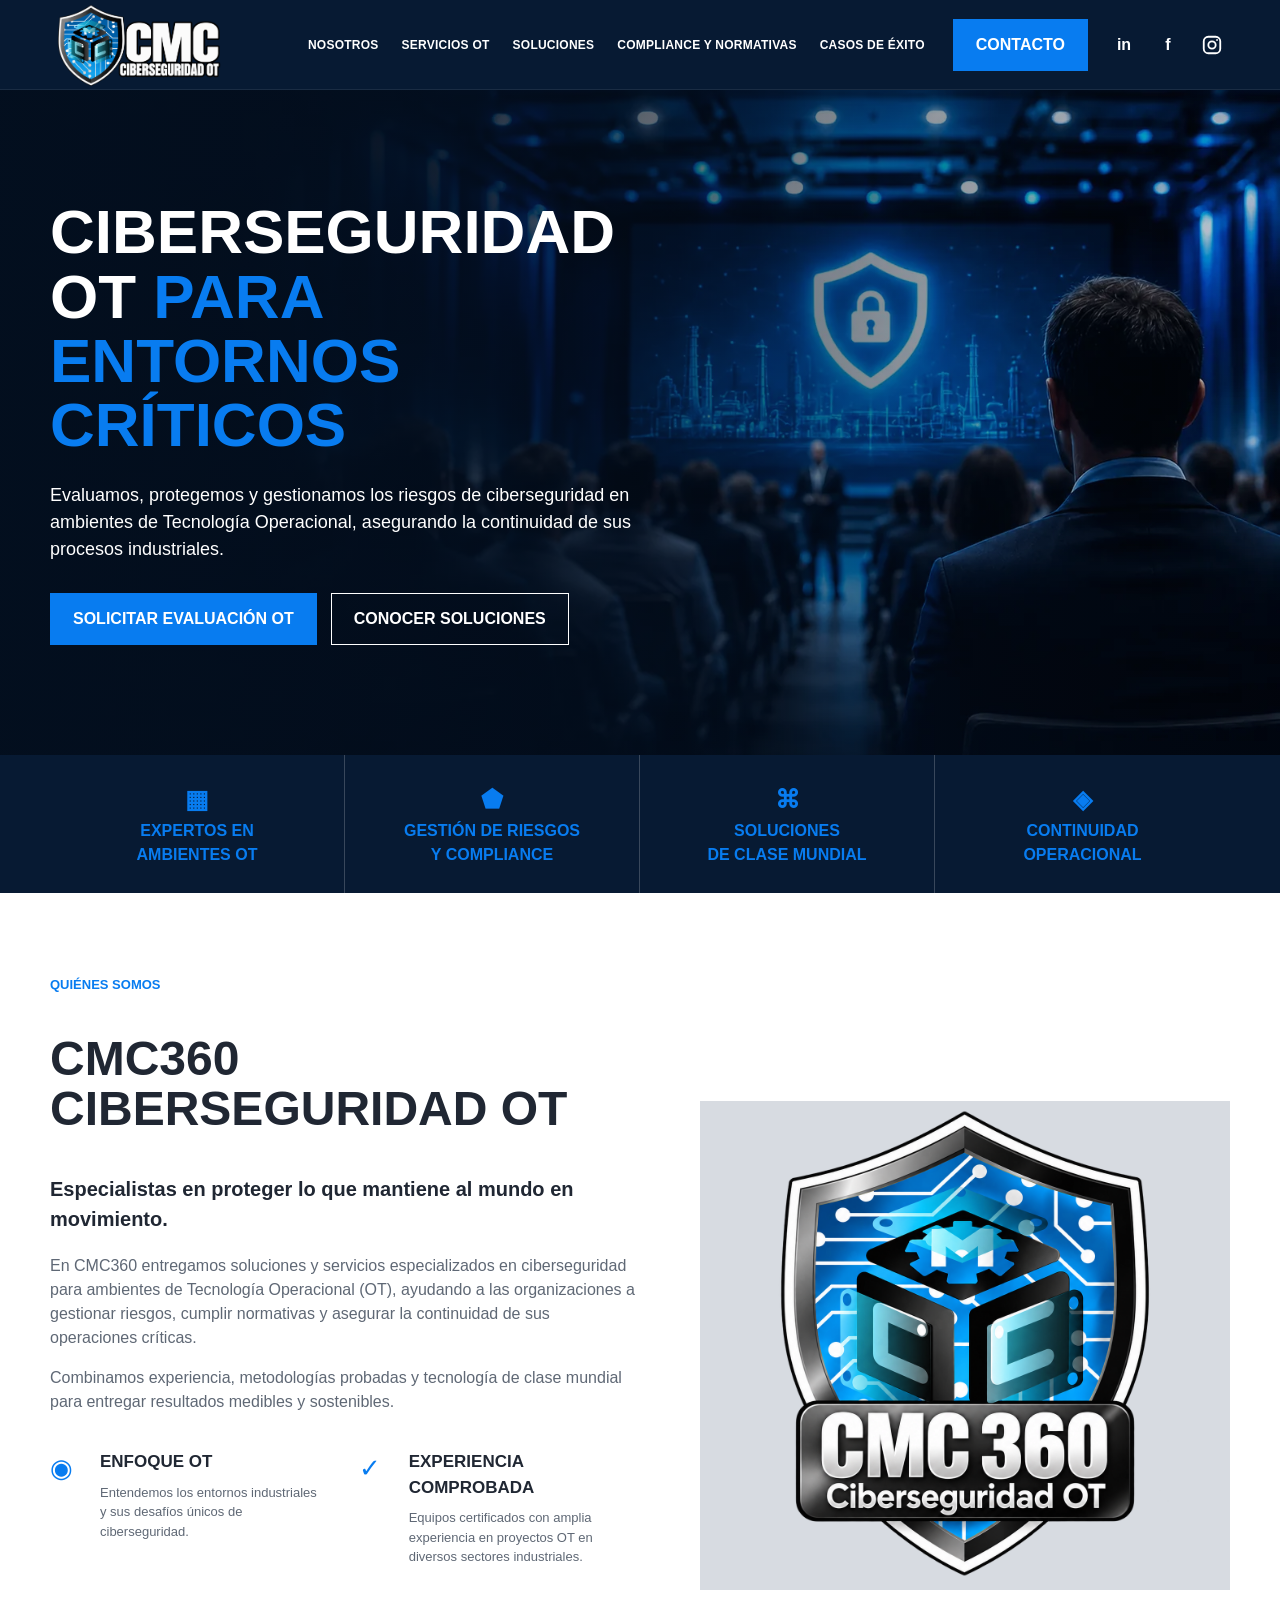
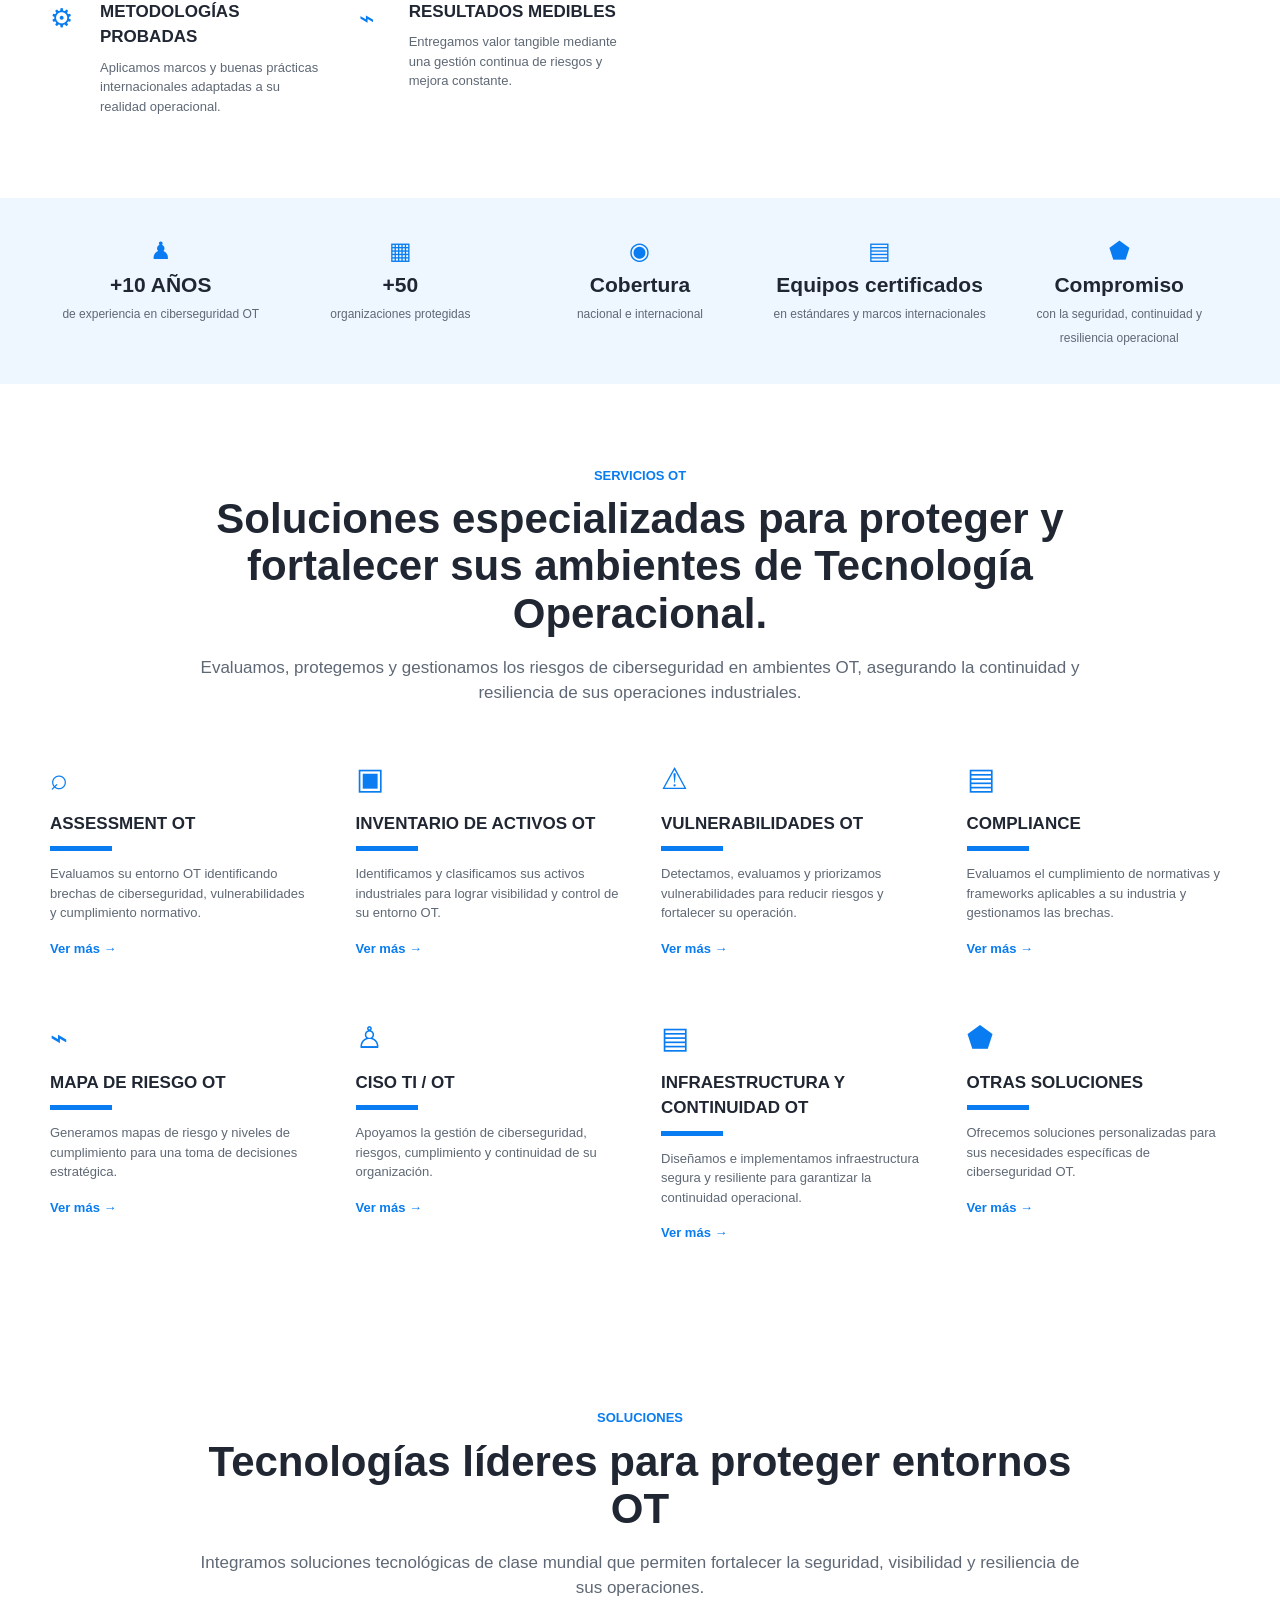
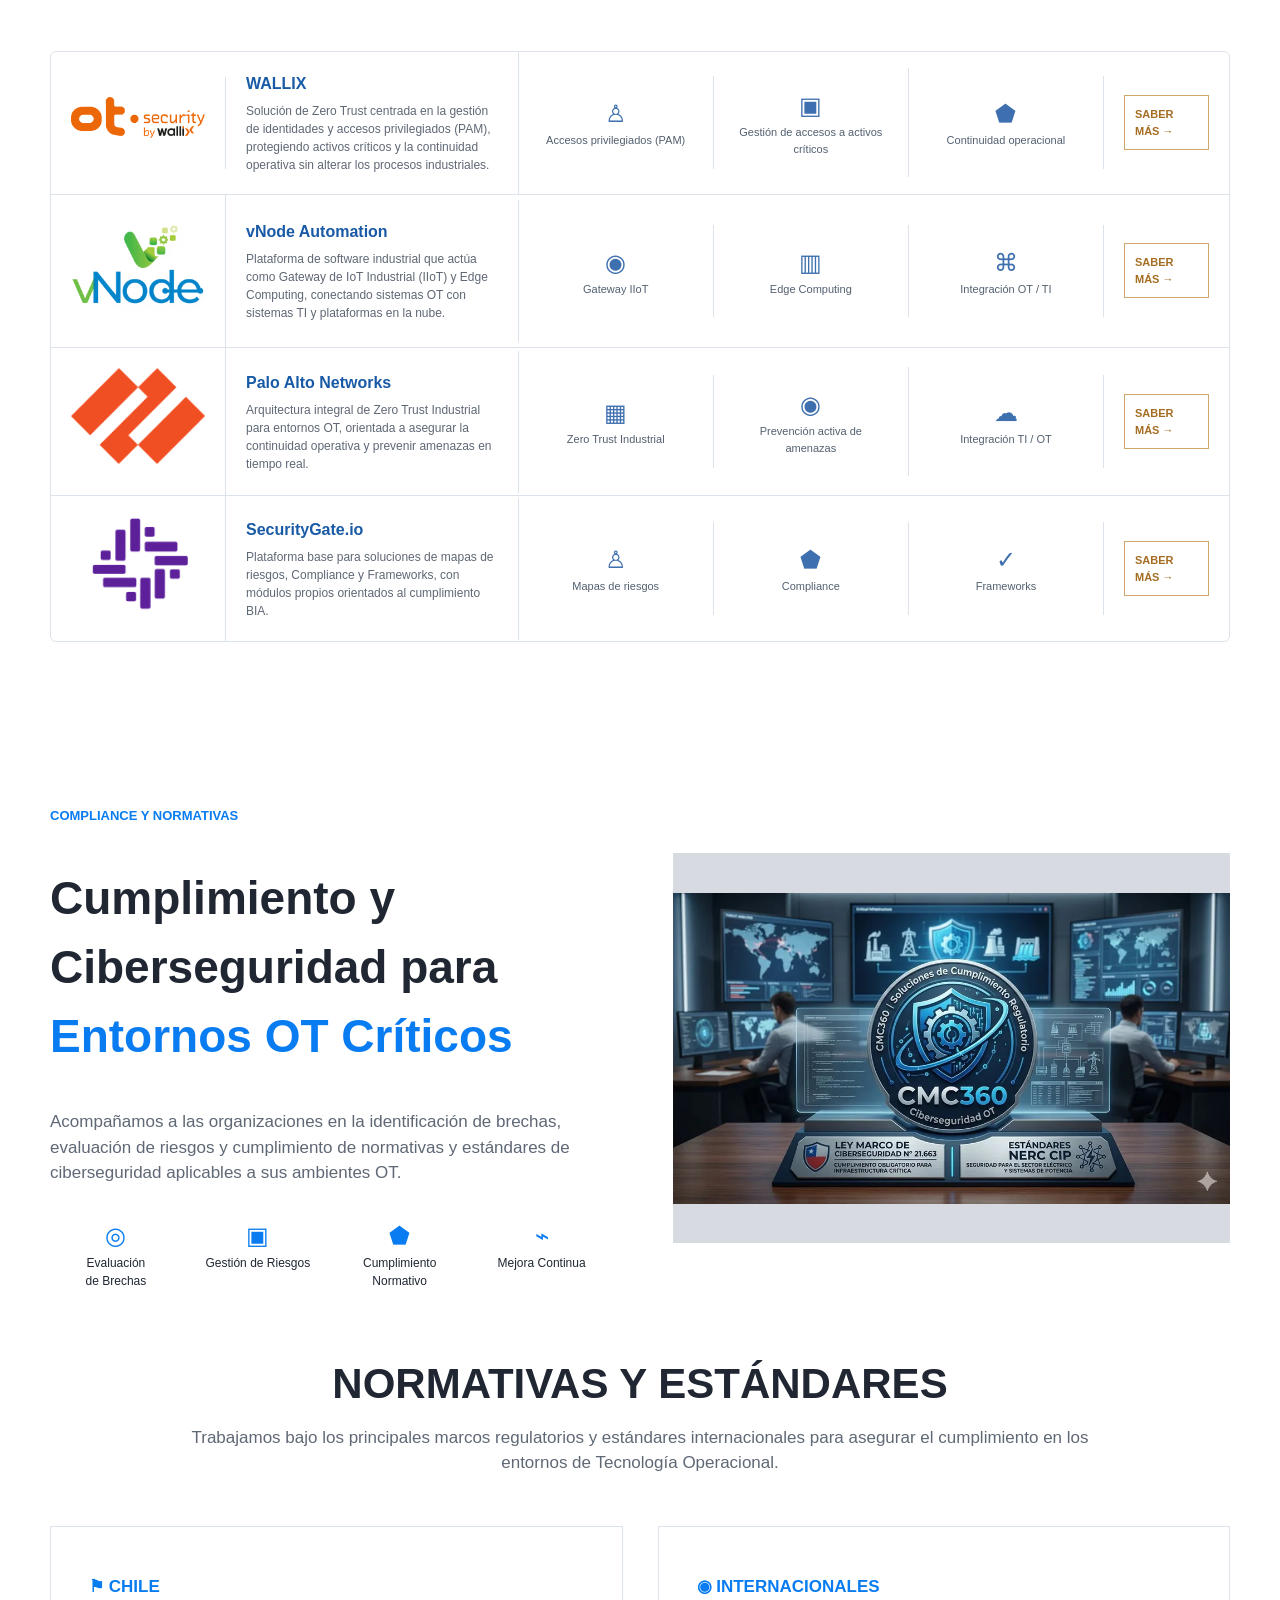
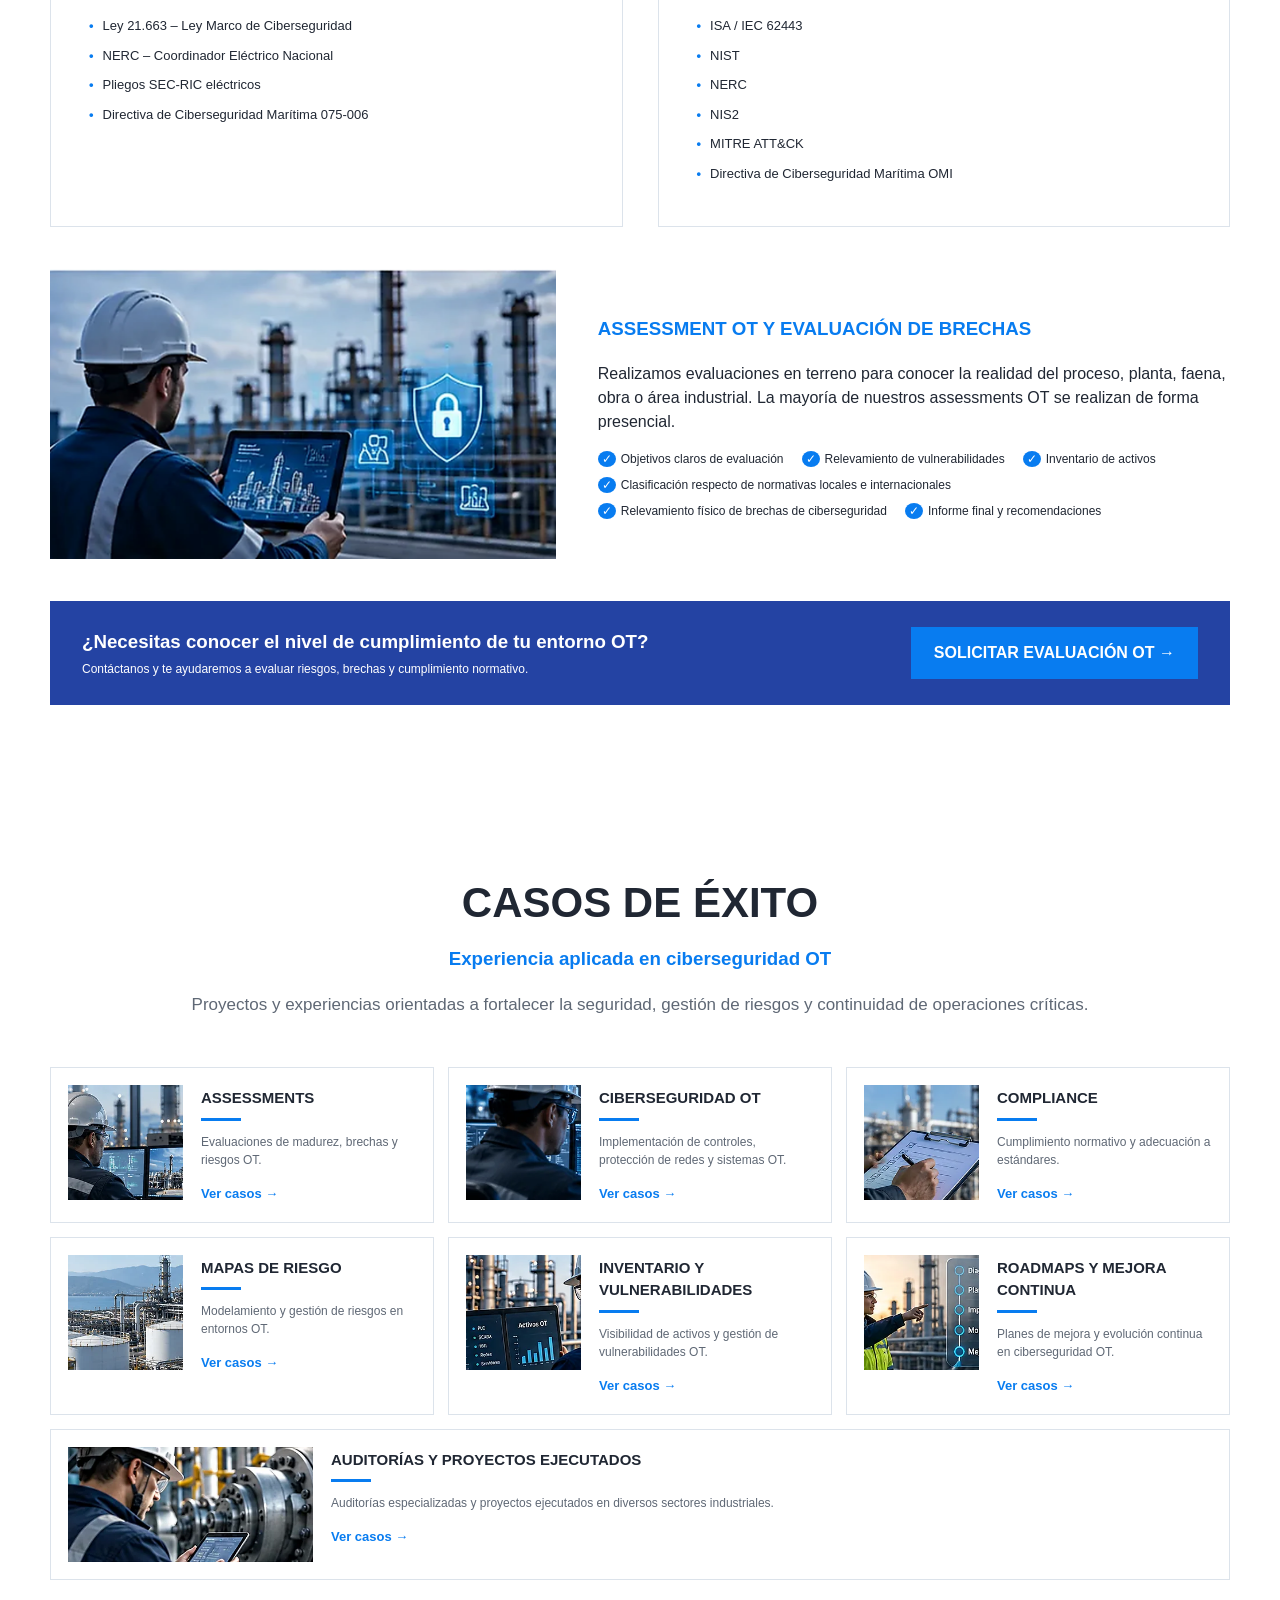
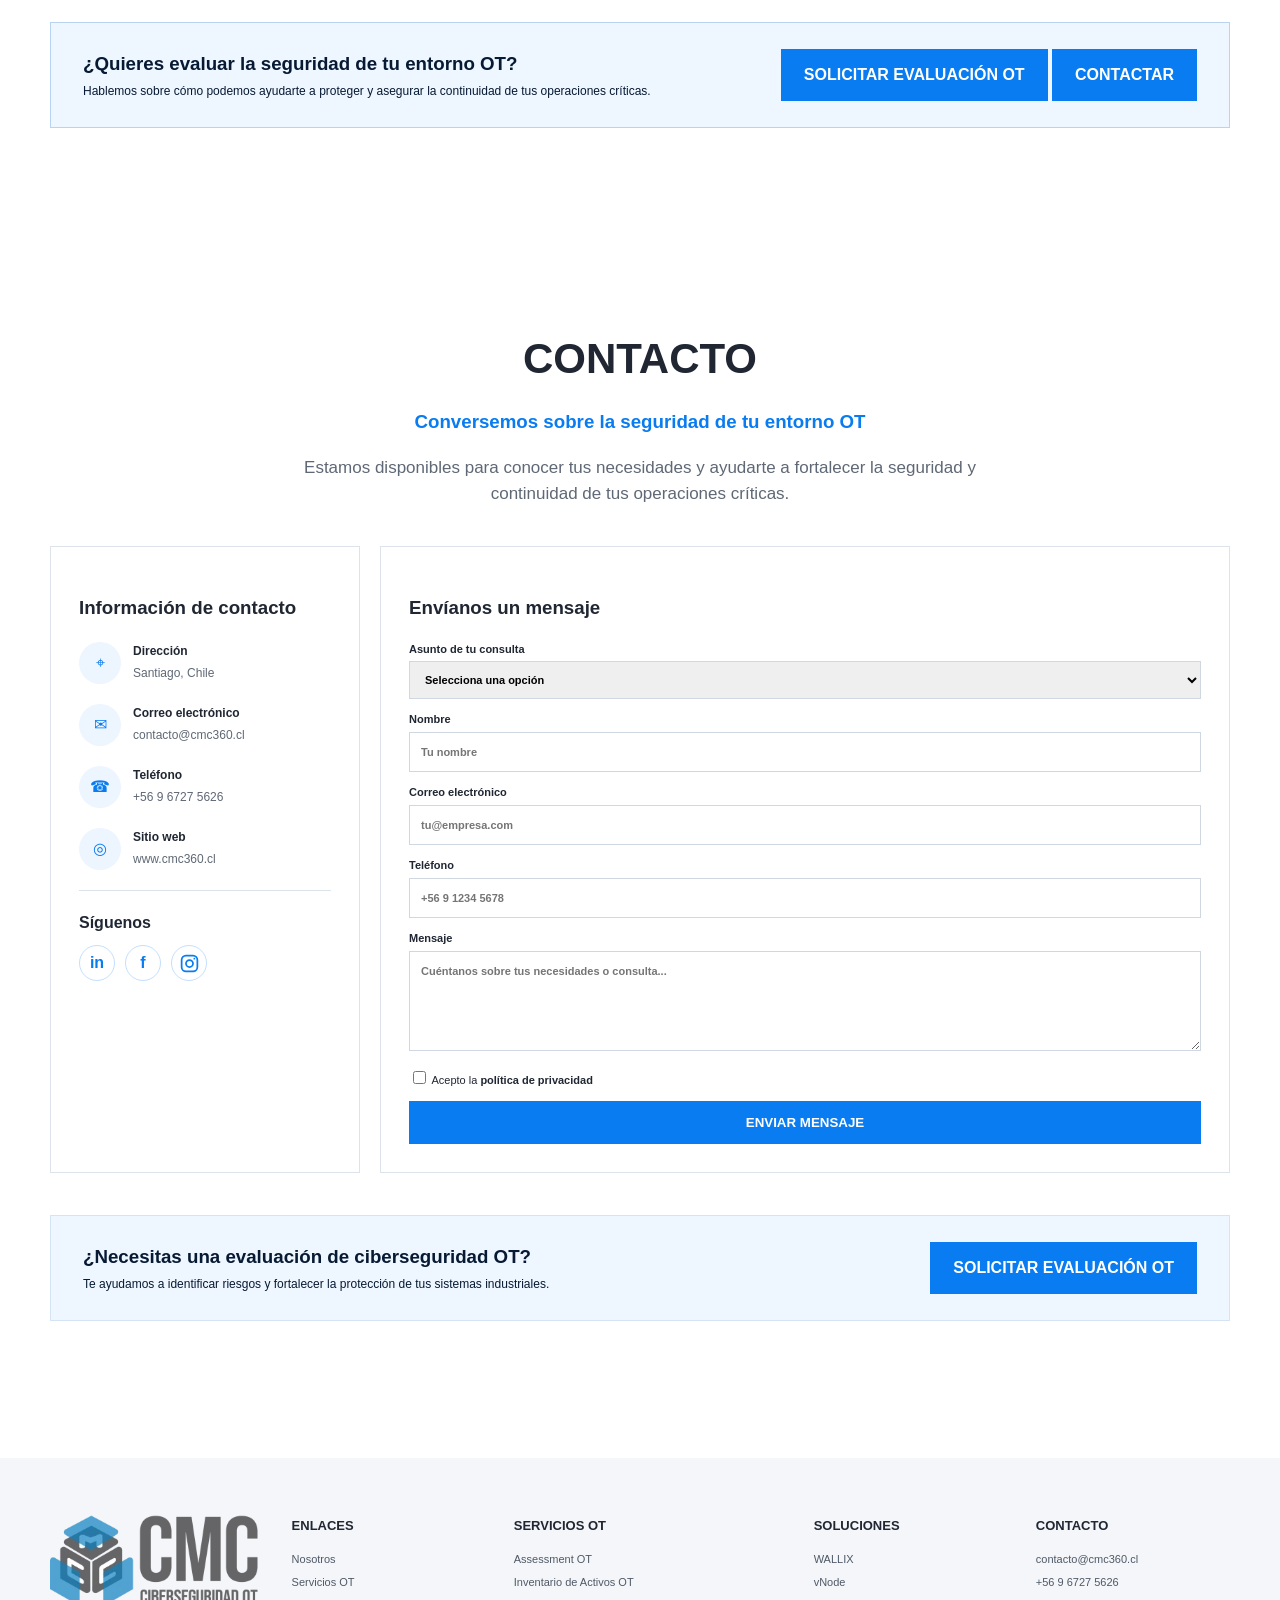
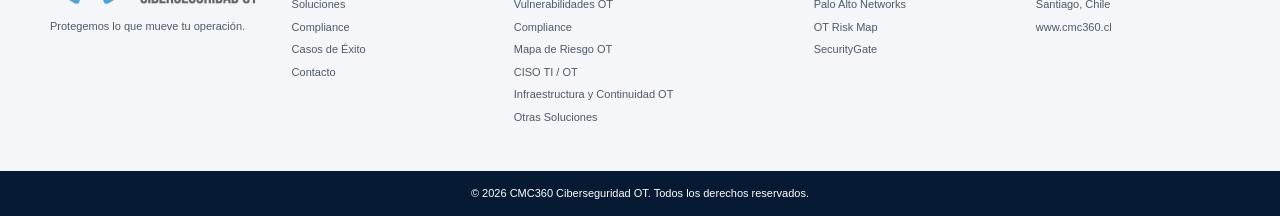
==== commit d4e9f39b: "cambio de logo" ====
--- a/index.html
+++ b/index.html
@@ -22,7 +22,8 @@
         <div class="c nav">
 
             <a class="logo" href="#inicio" aria-label="CMC Ciberseguridad OT">
-                <img src="assets/logo-navbar-contraste.png" alt="CMC Ciberseguridad OT" width="420" height="160">
+               <!-- <img src="assets/logo-navbar-contraste.png" alt="CMC Ciberseguridad OT" width="420" height="160">-->
+                 <img src="assets/cmc360_logo_horizontal.png" alt="CMC Ciberseguridad OT" width="420" height="160">
             </a>
 
             <button class="toggle" type="button" aria-label="Abrir menú" aria-expanded="false">
@@ -244,7 +245,9 @@
                 </div>
 
                 <div class="imgph">
-                    <img src="assets/face1.webp" alt="Especialista en ciberseguridad OT de CMC360" width="800"
+                   <!-- <img src="assets/face1.webp" alt="Especialista en ciberseguridad OT de CMC360" width="800"
+                        height="800" loading="lazy" decoding="async">-->
+                        <img src="assets/cmc360_logo.png" alt="Especialista en ciberseguridad OT de CMC360" width="800"
                         height="800" loading="lazy" decoding="async">
                 </div>
 
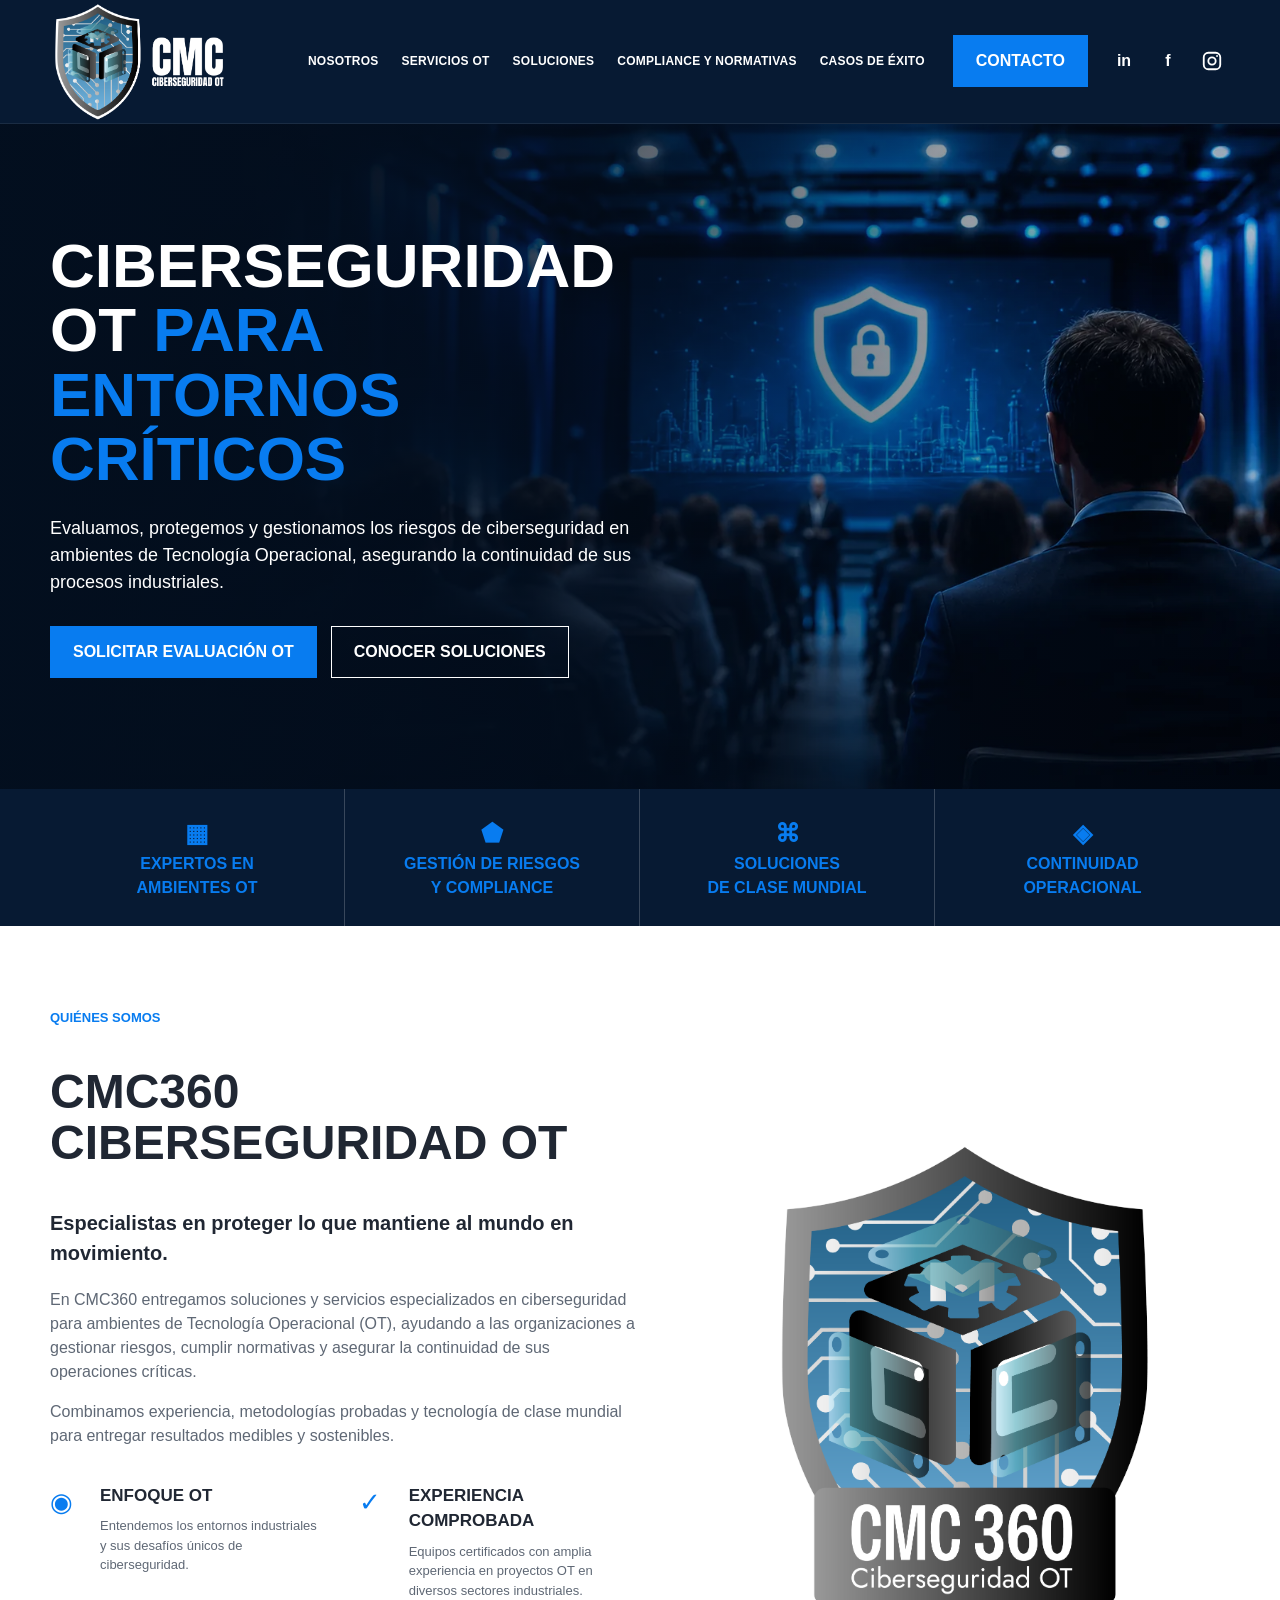
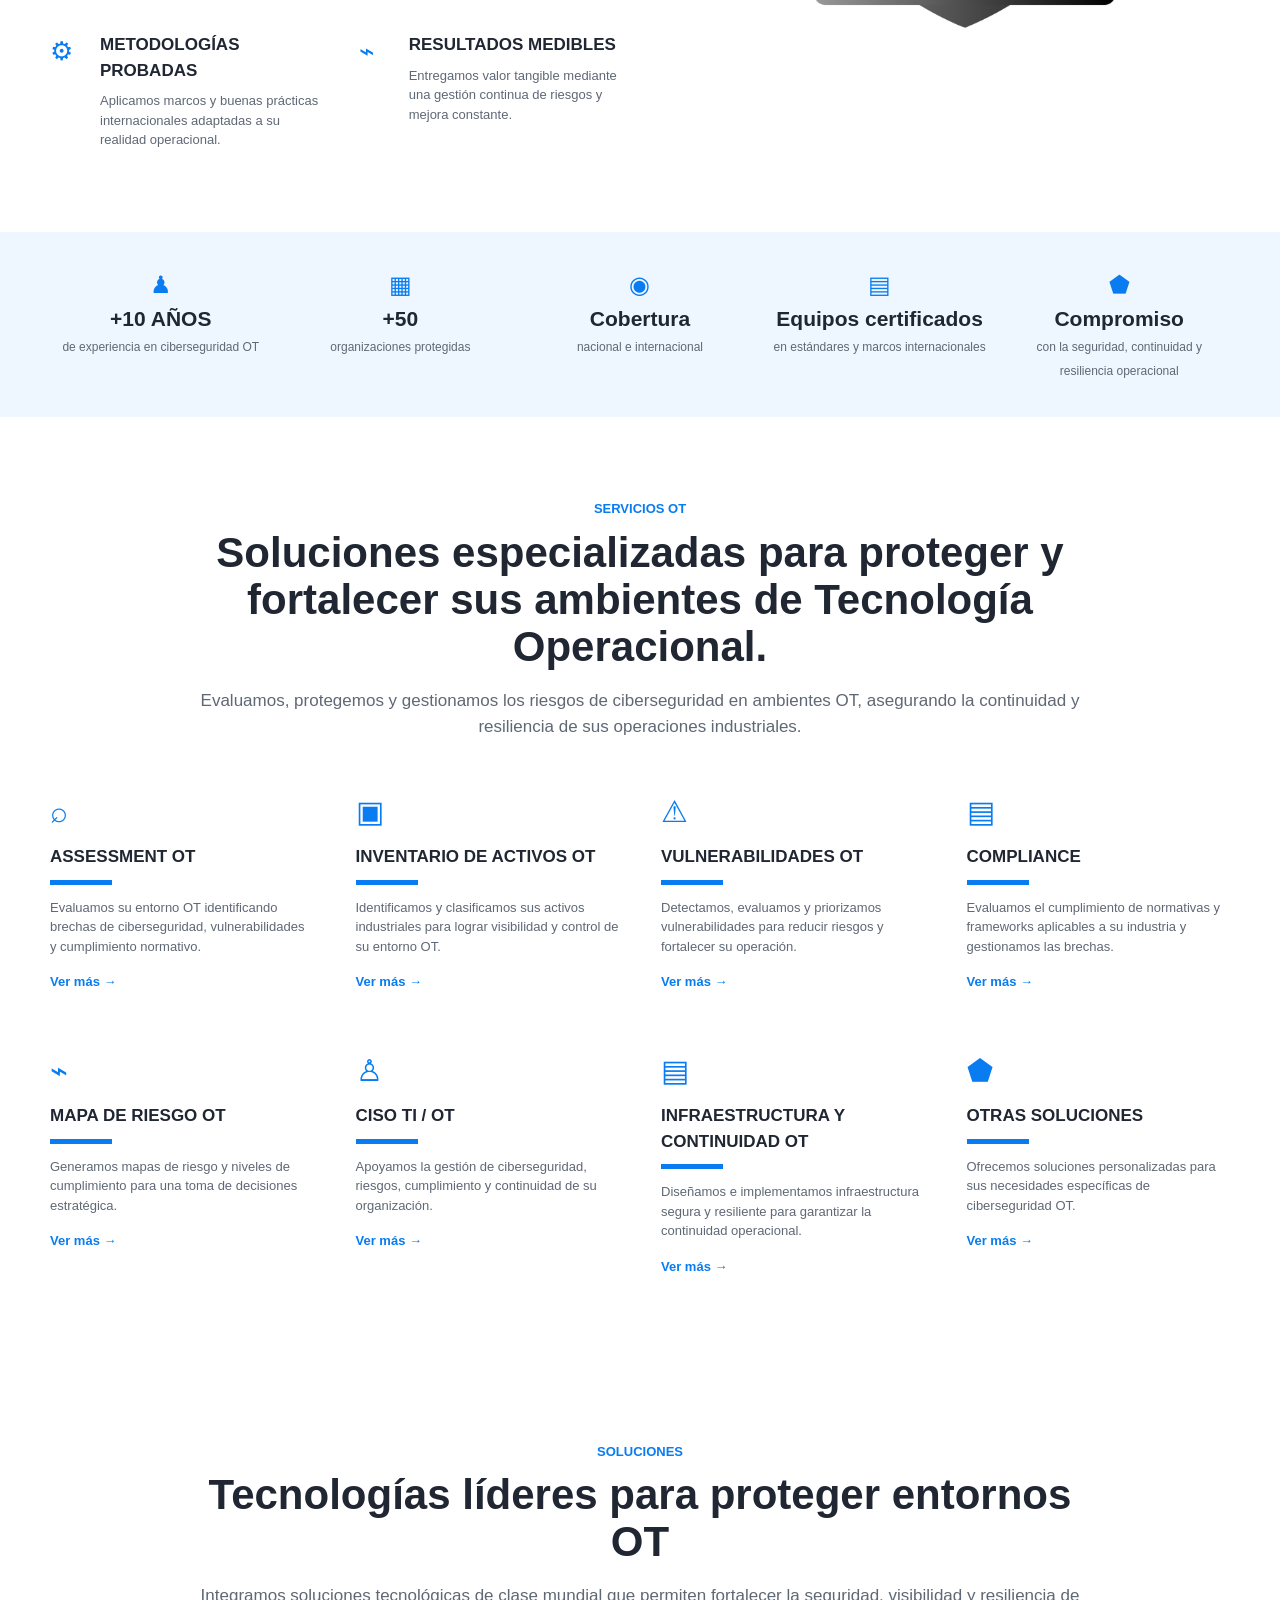
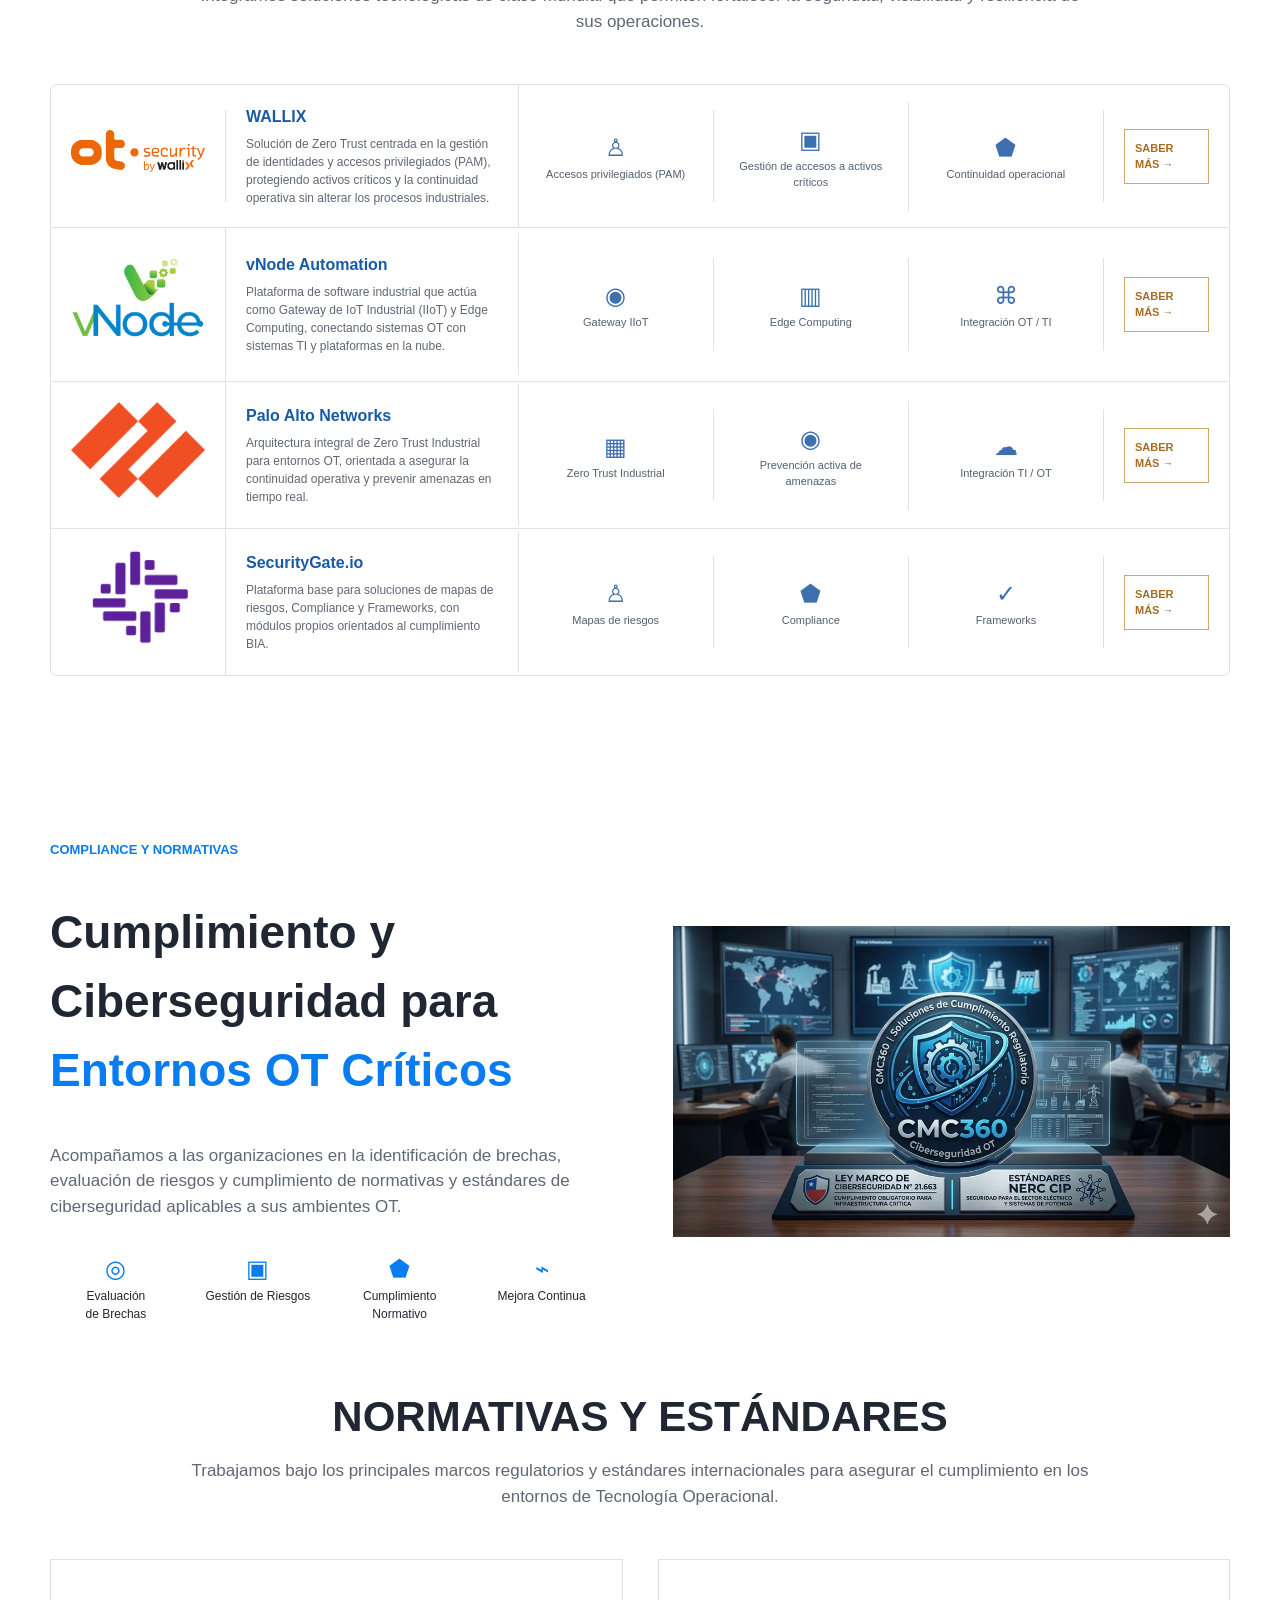
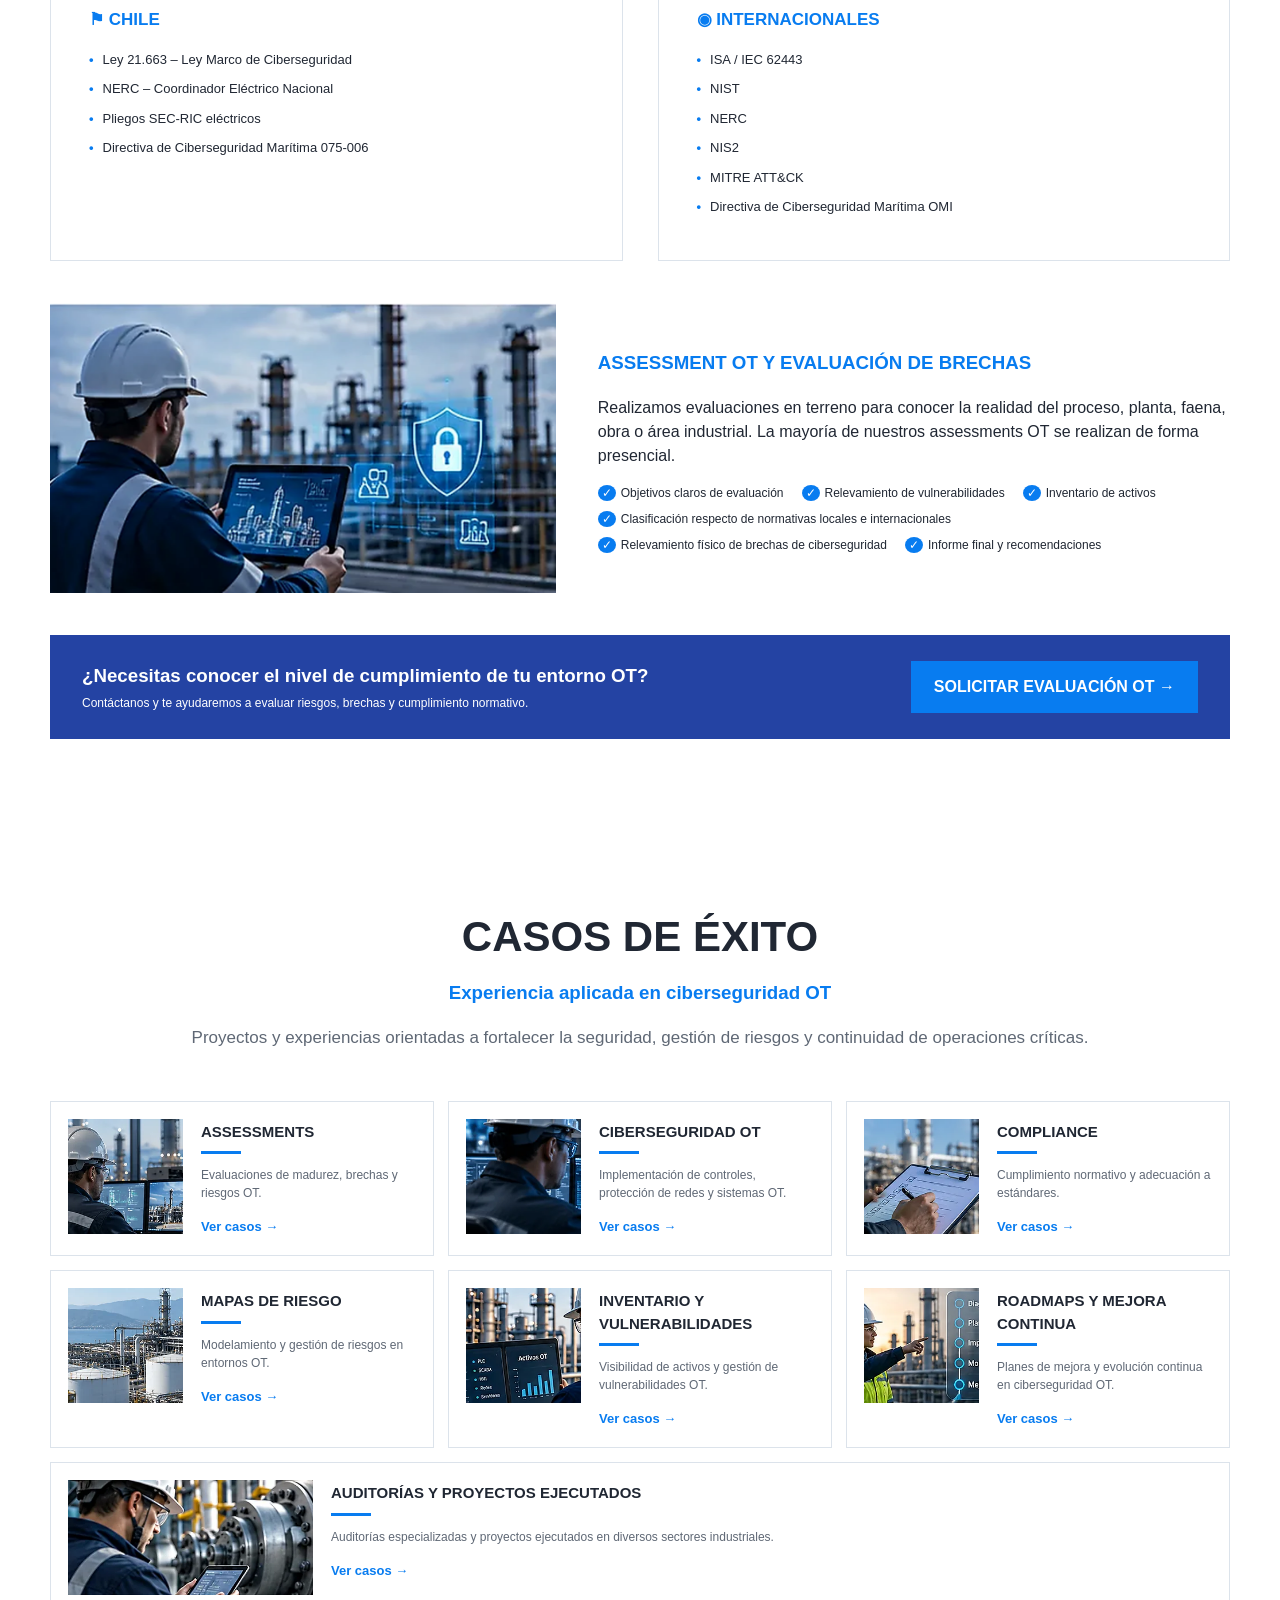
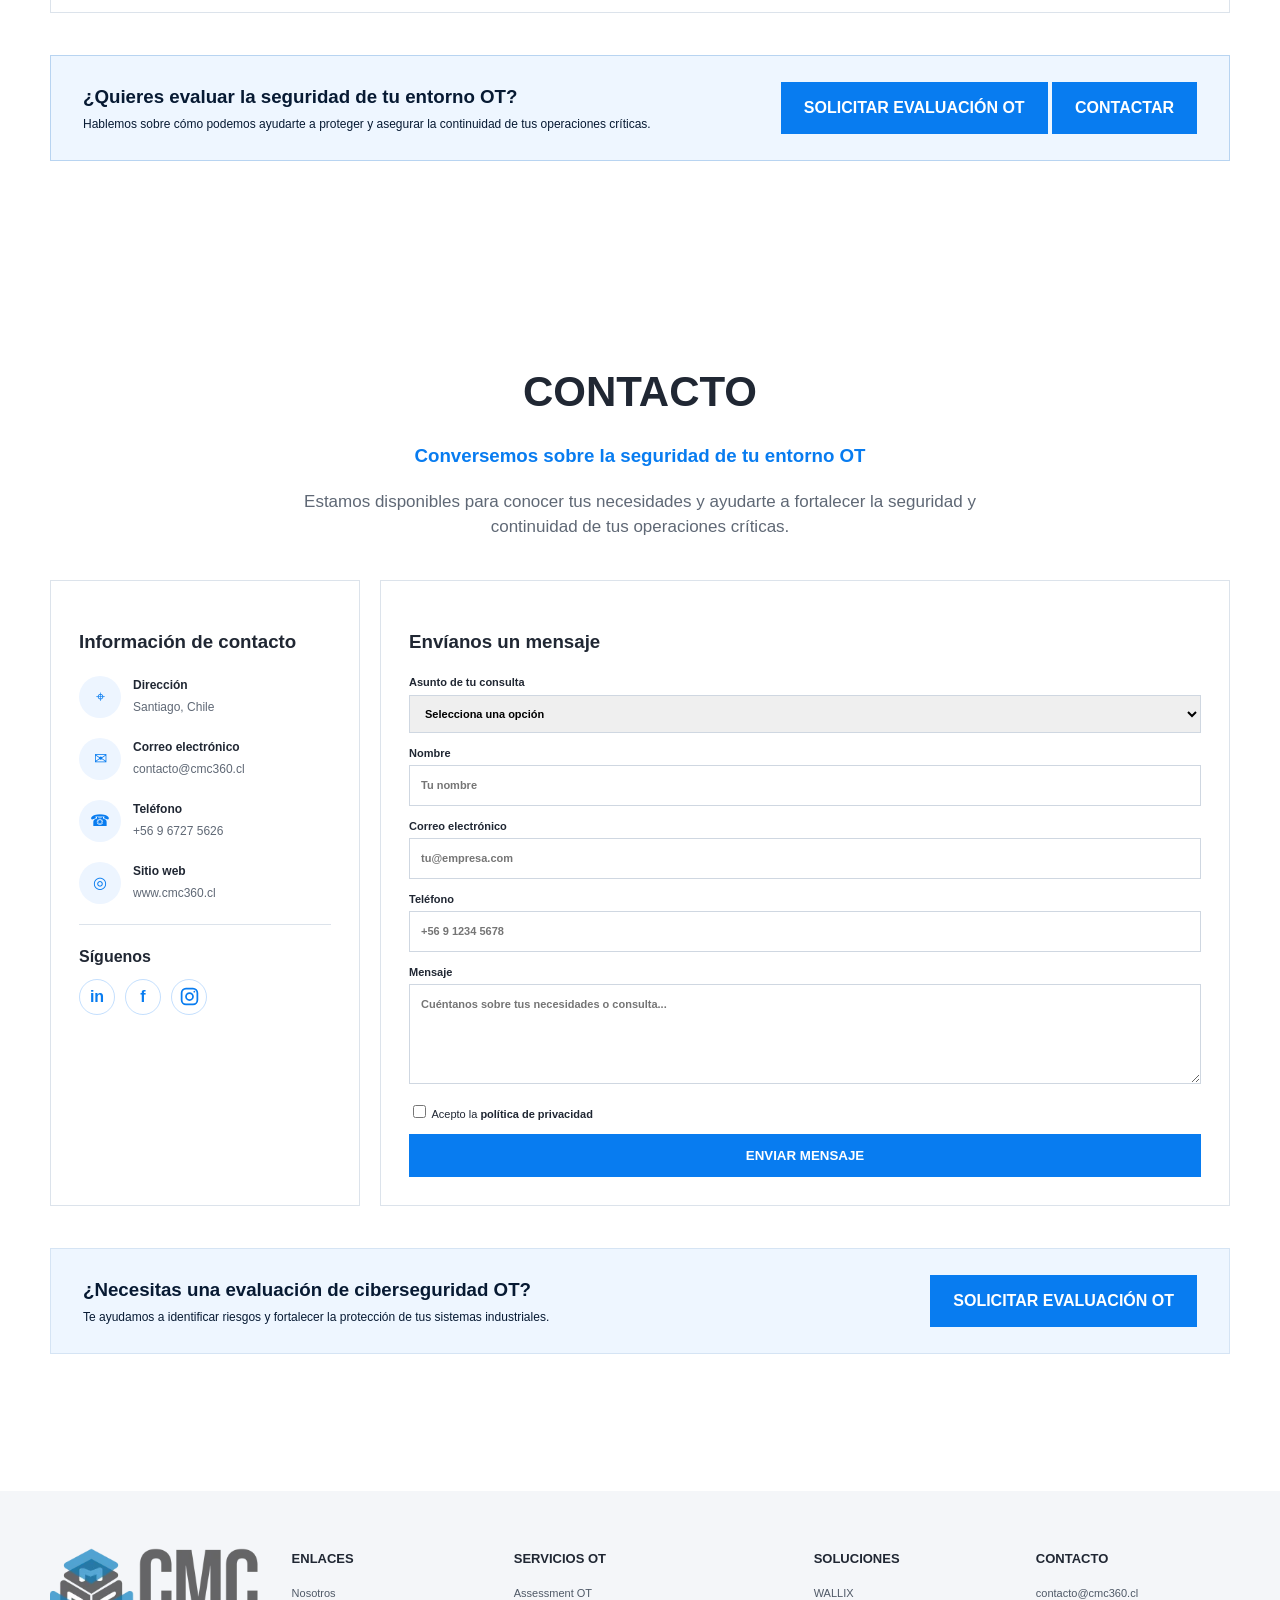
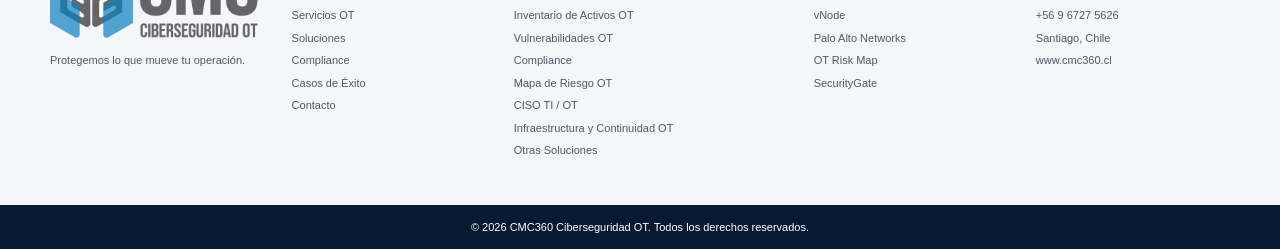
==== commit e622459c: "imagenes" ====
--- a/index.html
+++ b/index.html
@@ -247,8 +247,8 @@
                 <div class="imgph">
                    <!-- <img src="assets/face1.webp" alt="Especialista en ciberseguridad OT de CMC360" width="800"
                         height="800" loading="lazy" decoding="async">-->
-                        <img src="assets/cmc360_logo.png" alt="Especialista en ciberseguridad OT de CMC360" width="800"
-                        height="800" loading="lazy" decoding="async">
+                        <img src="assets/cmc360_logo.png" alt="Especialista en ciberseguridad OT de CMC360" width="500"
+                        height="500" loading="lazy" decoding="async">
                 </div>
 
             </div>
--- a/style.css
+++ b/style.css
@@ -385,7 +385,7 @@
 
 .imgph {
   min-height: 390px;
-  background: #d7dbe1;
+//  background: #d7dbe1;
   display: grid;
   place-items: center;
   color: var(--b);
@@ -1382,4 +1382,4 @@
     padding: 54px 0;
   }
 
-}+}
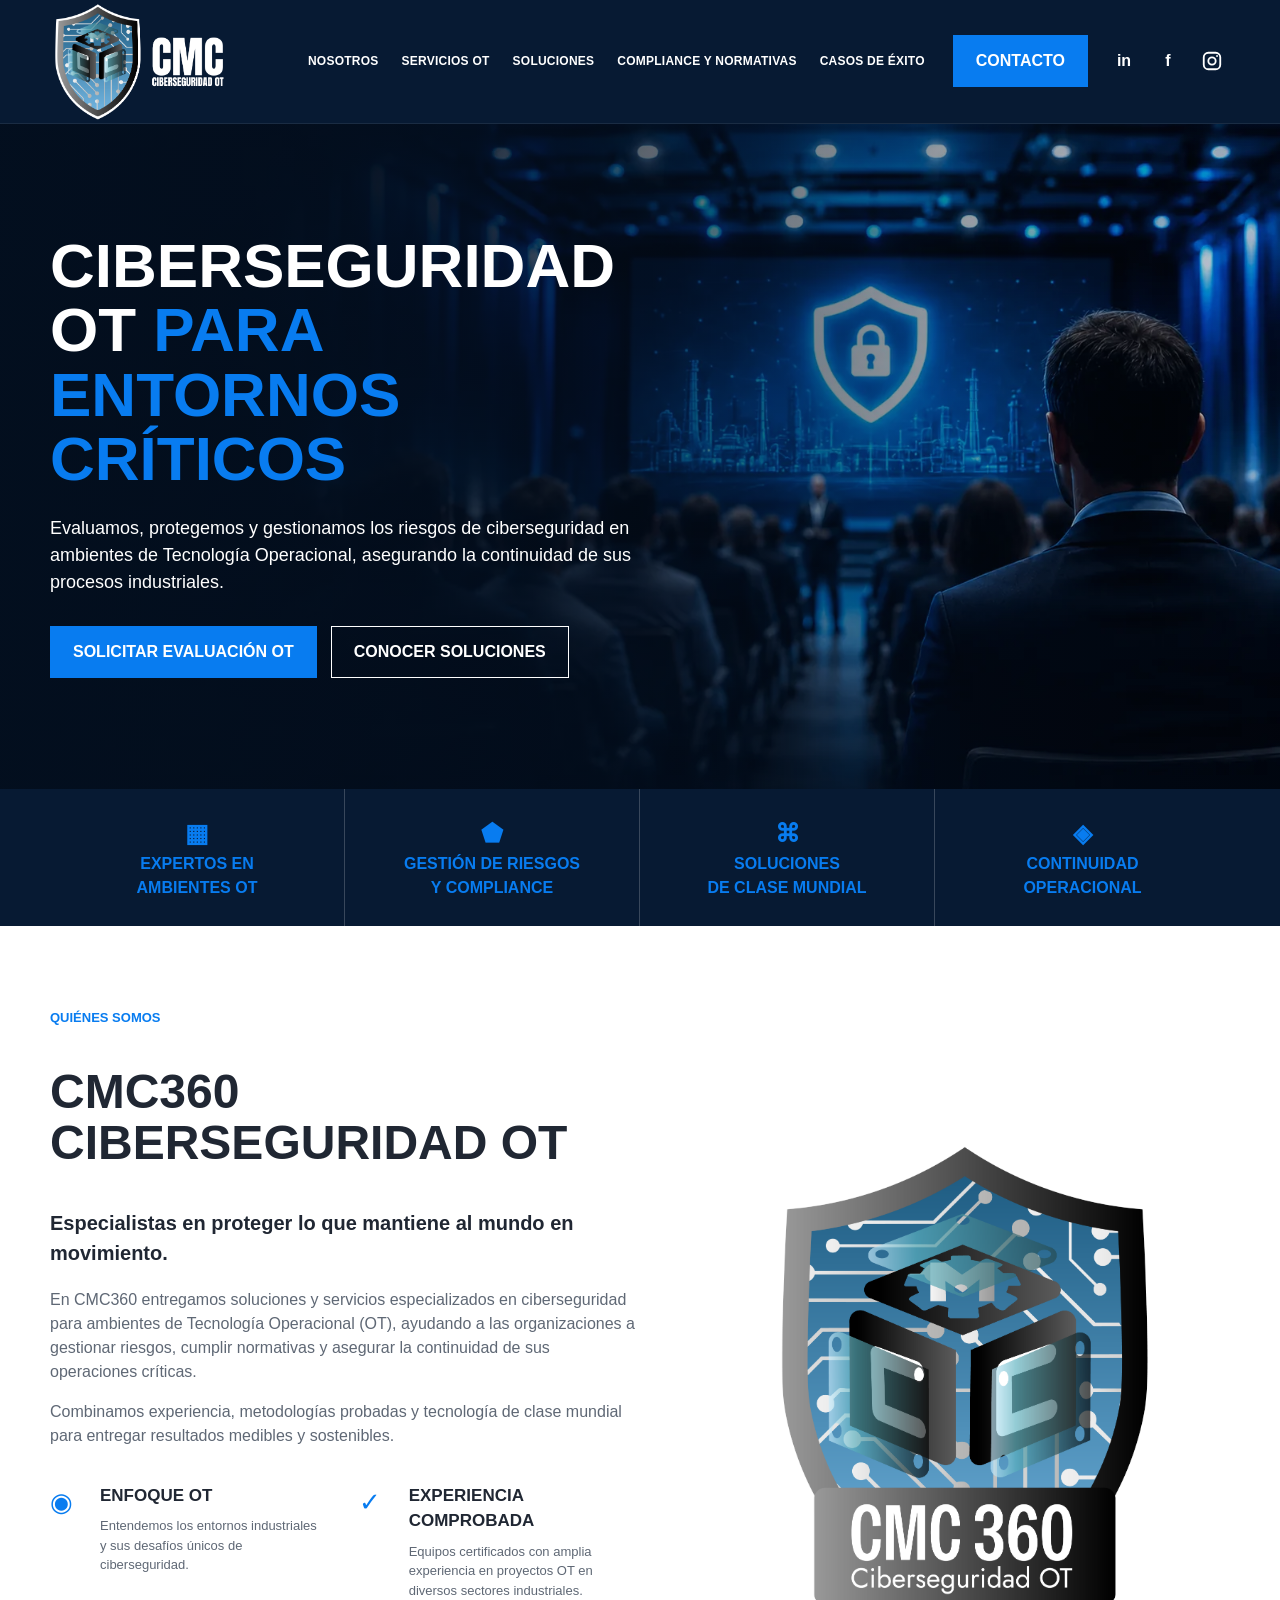
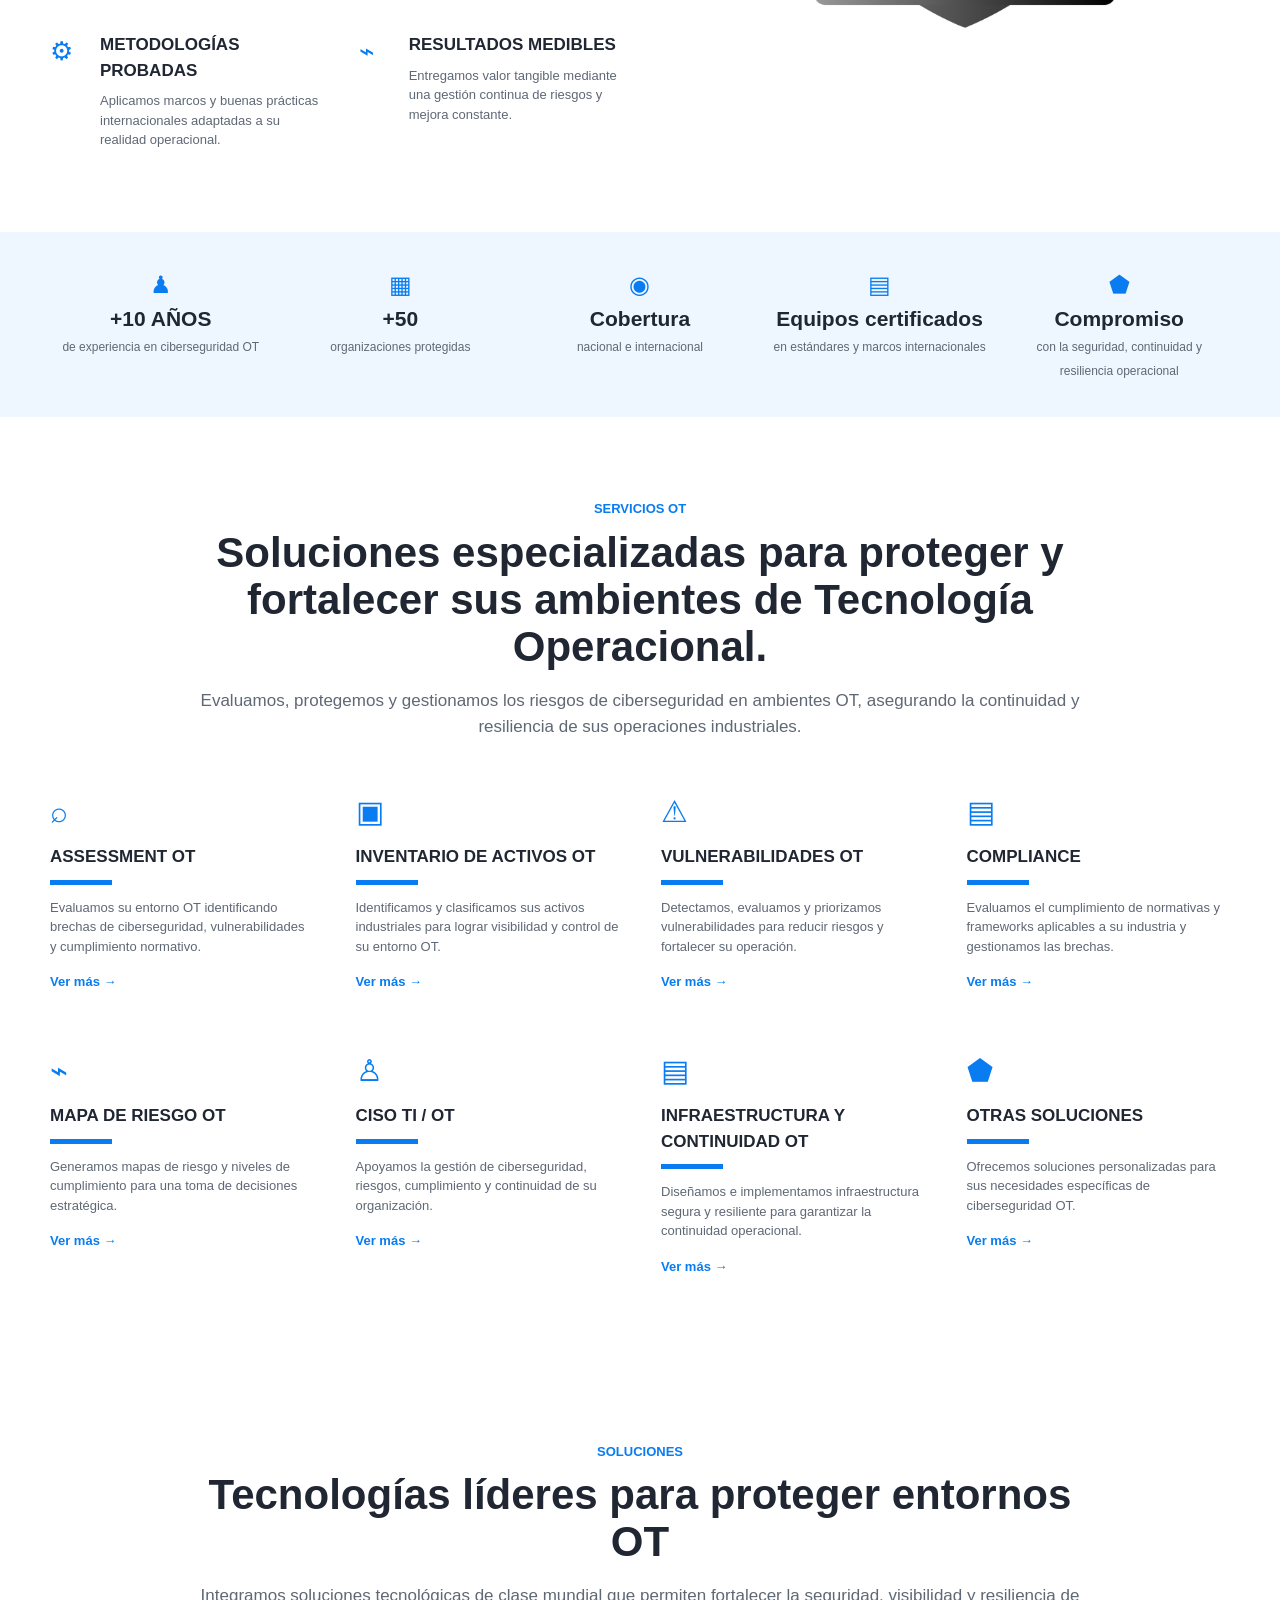
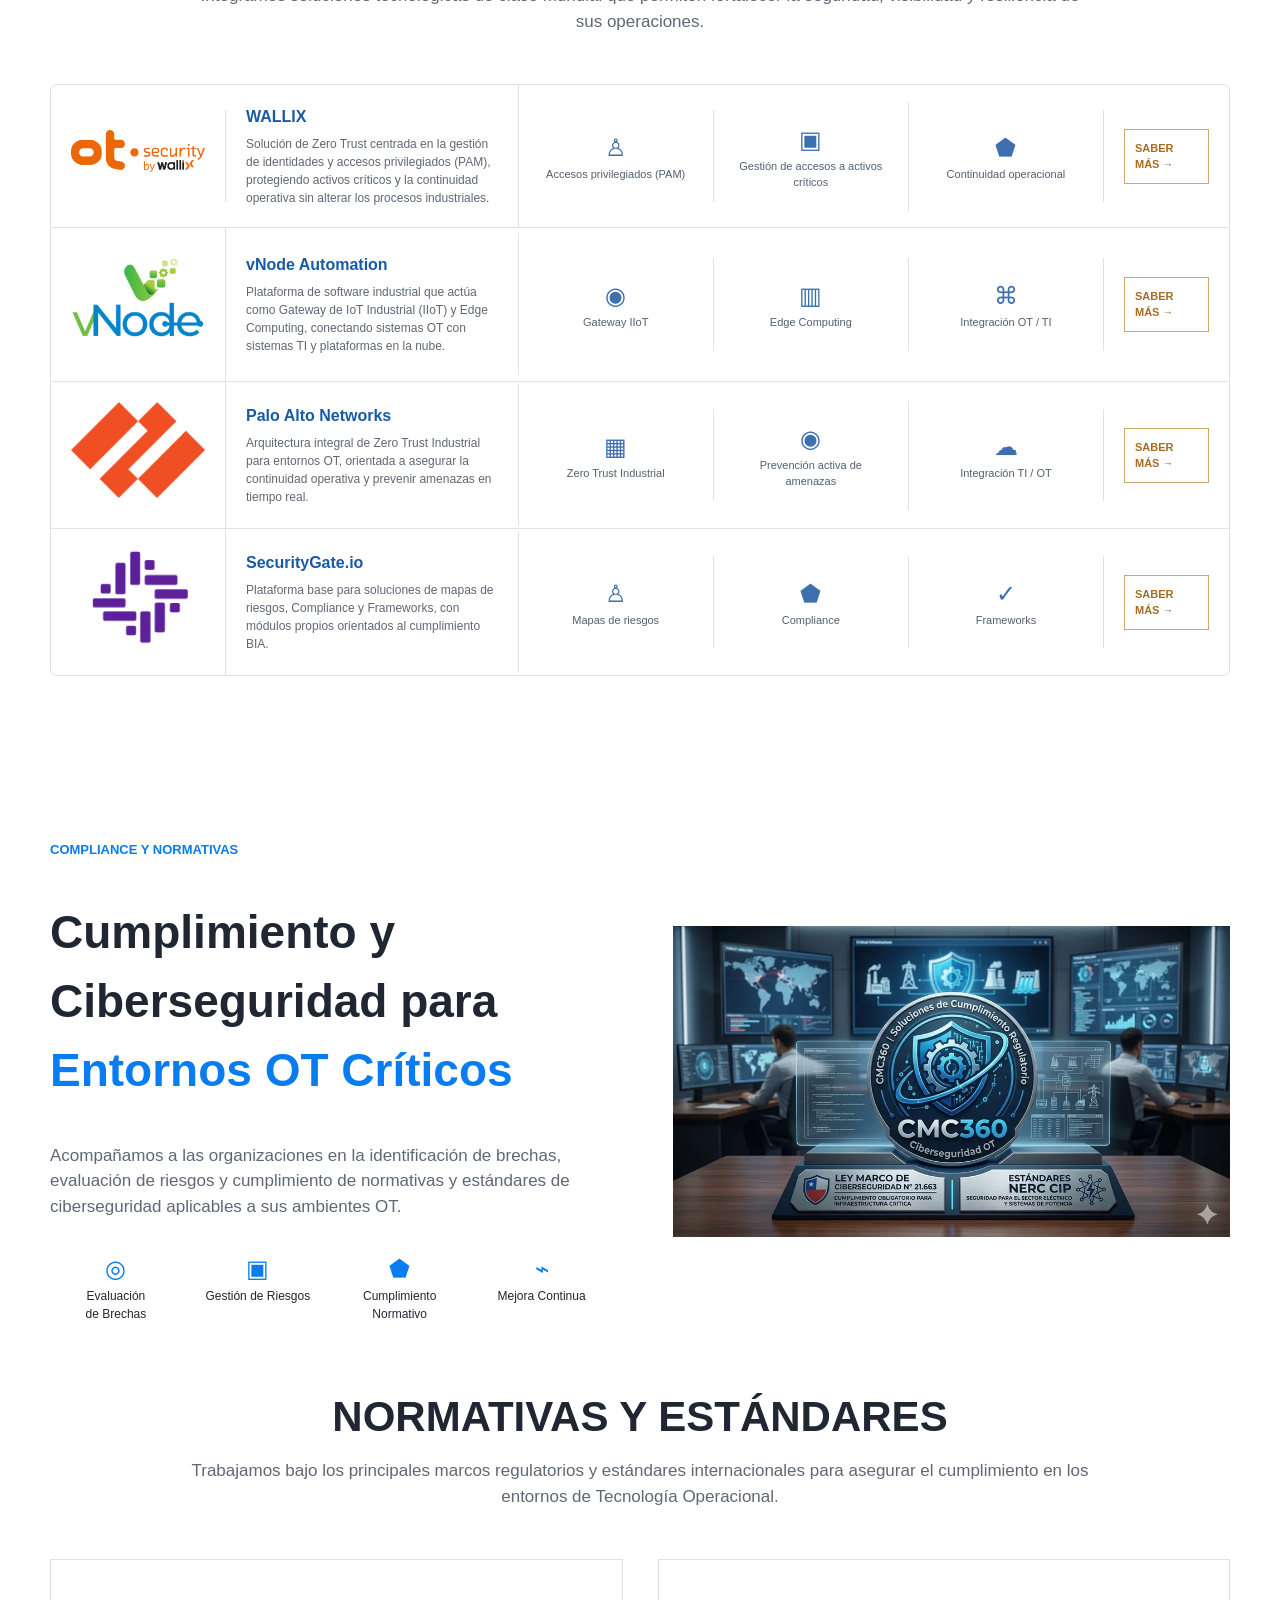
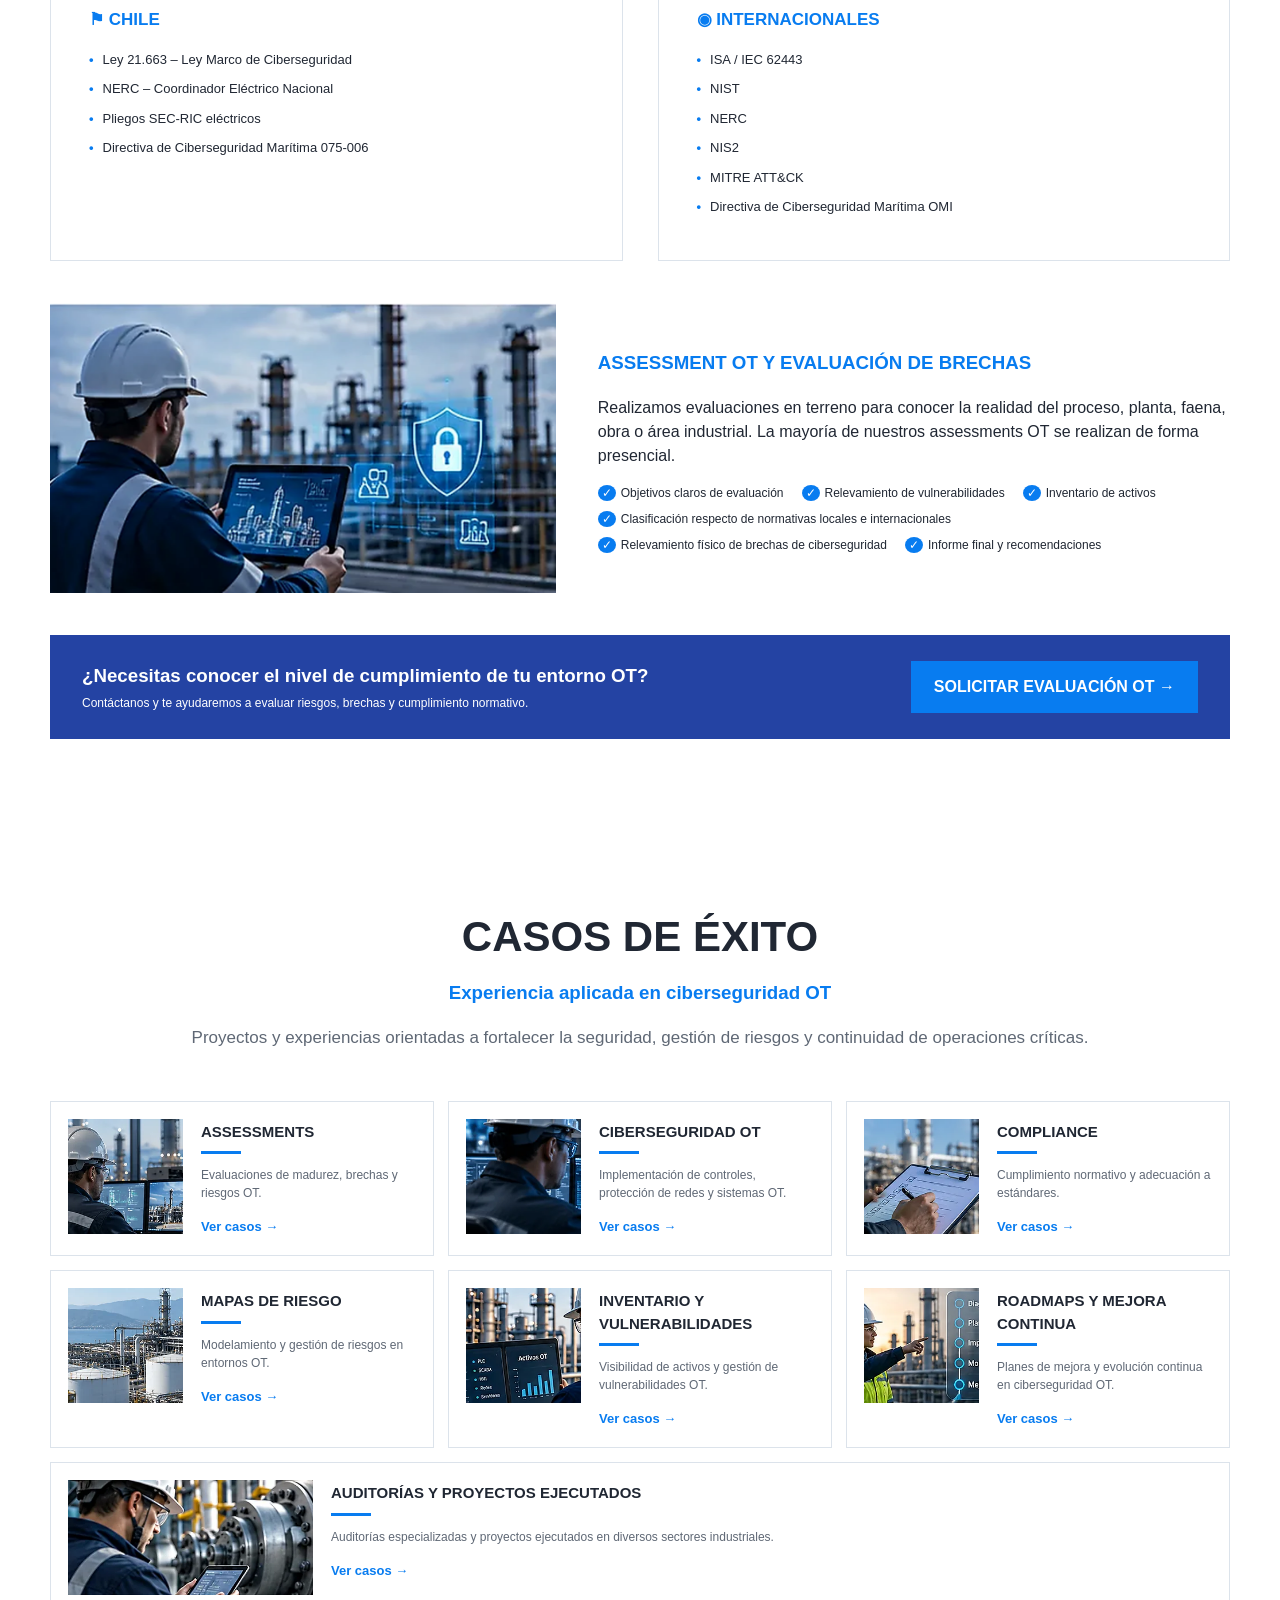
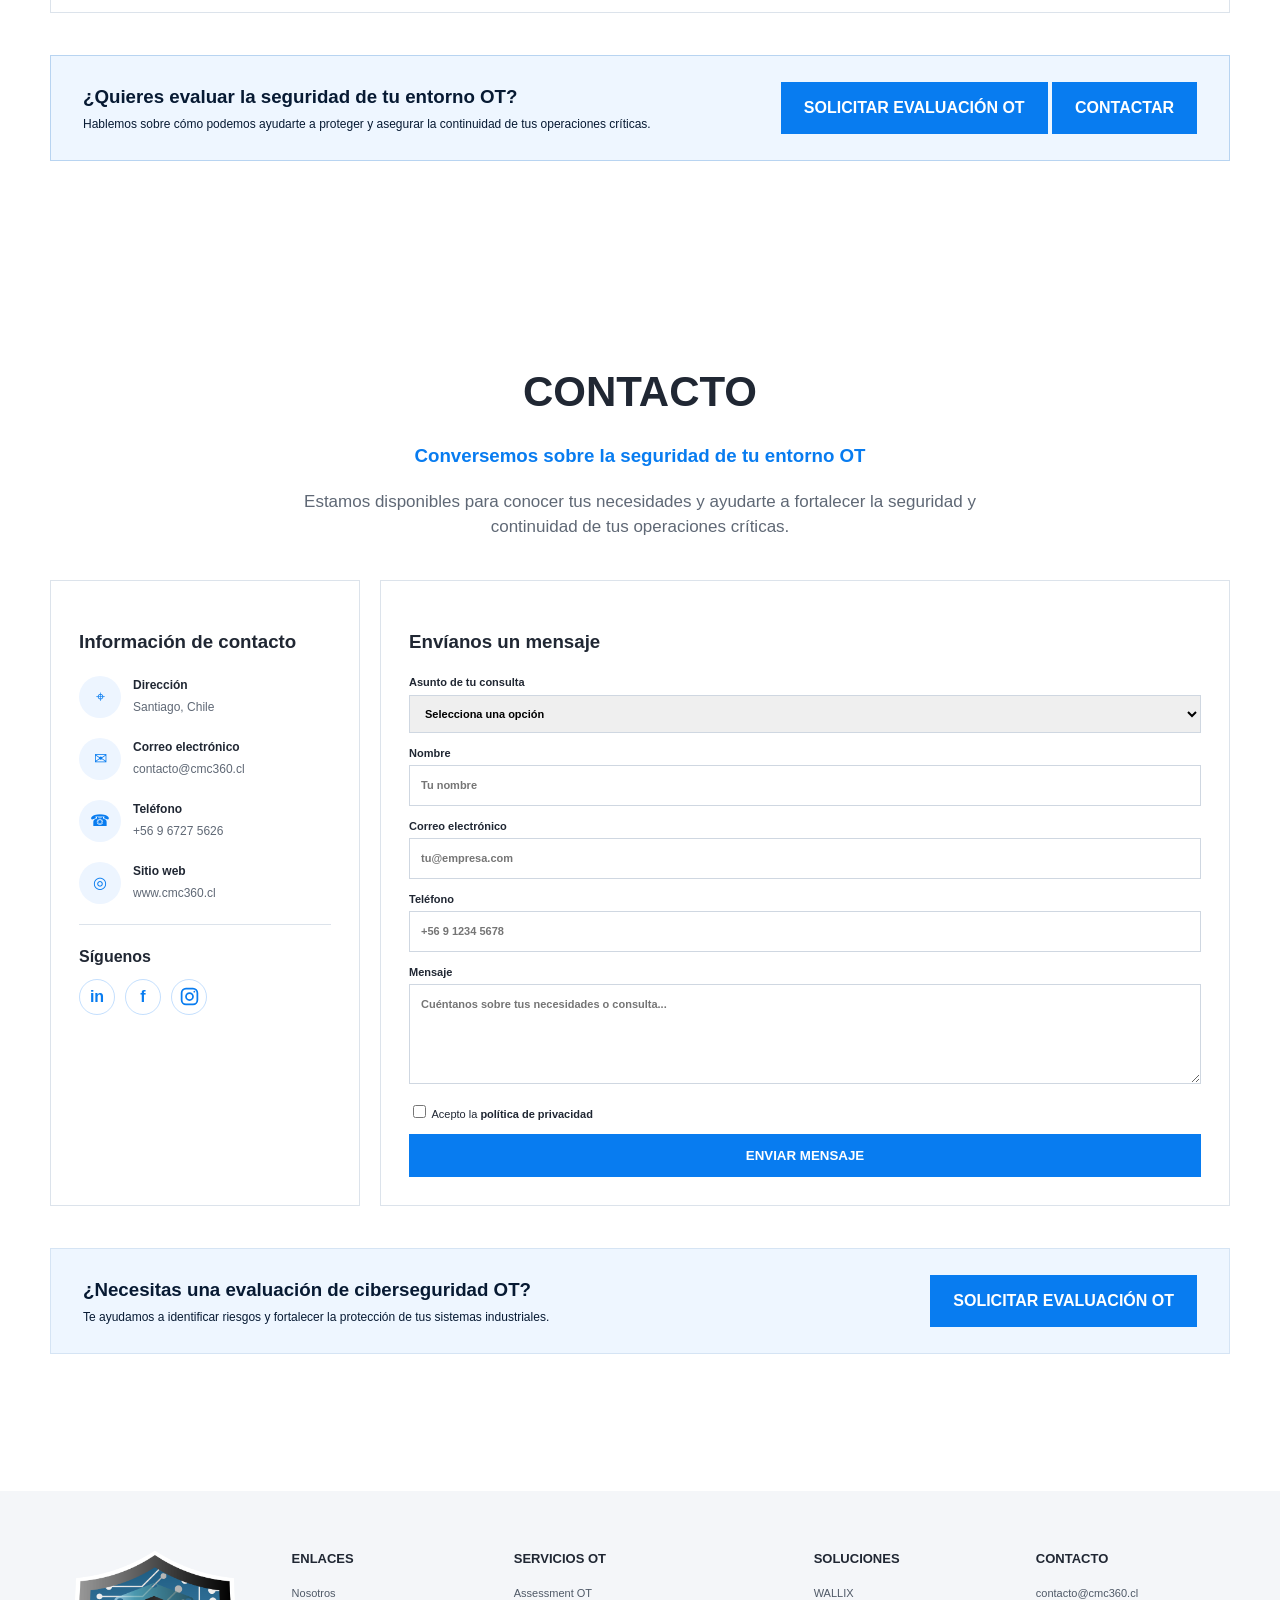
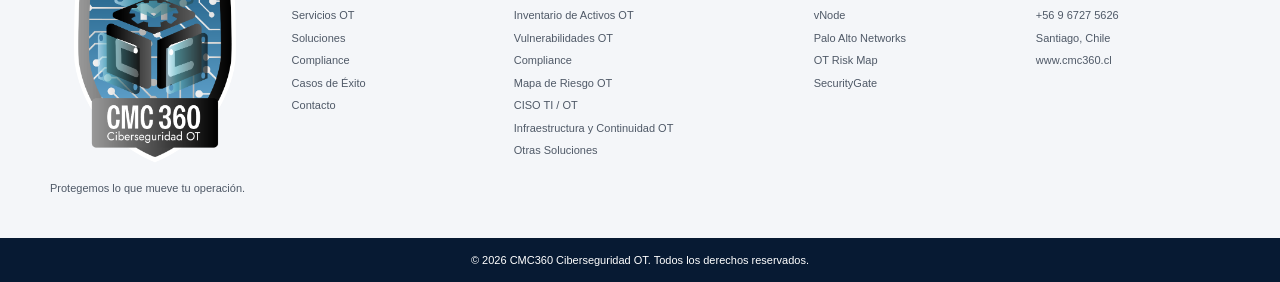
==== commit 8b41029c: "actualizar fotos" ====
--- a/index.html
+++ b/index.html
@@ -1235,7 +1235,7 @@
             <div>
 
                 <div class="logo footer-logo">
-                    <img src="assets/logo-completo.webp" alt="CMC Ciberseguridad OT" width="299" height="148"
+                    <img src="assets/cmc360_logo.png" alt="CMC Ciberseguridad OT" width="299" height="148"
                         decoding="async">
                 </div>
 
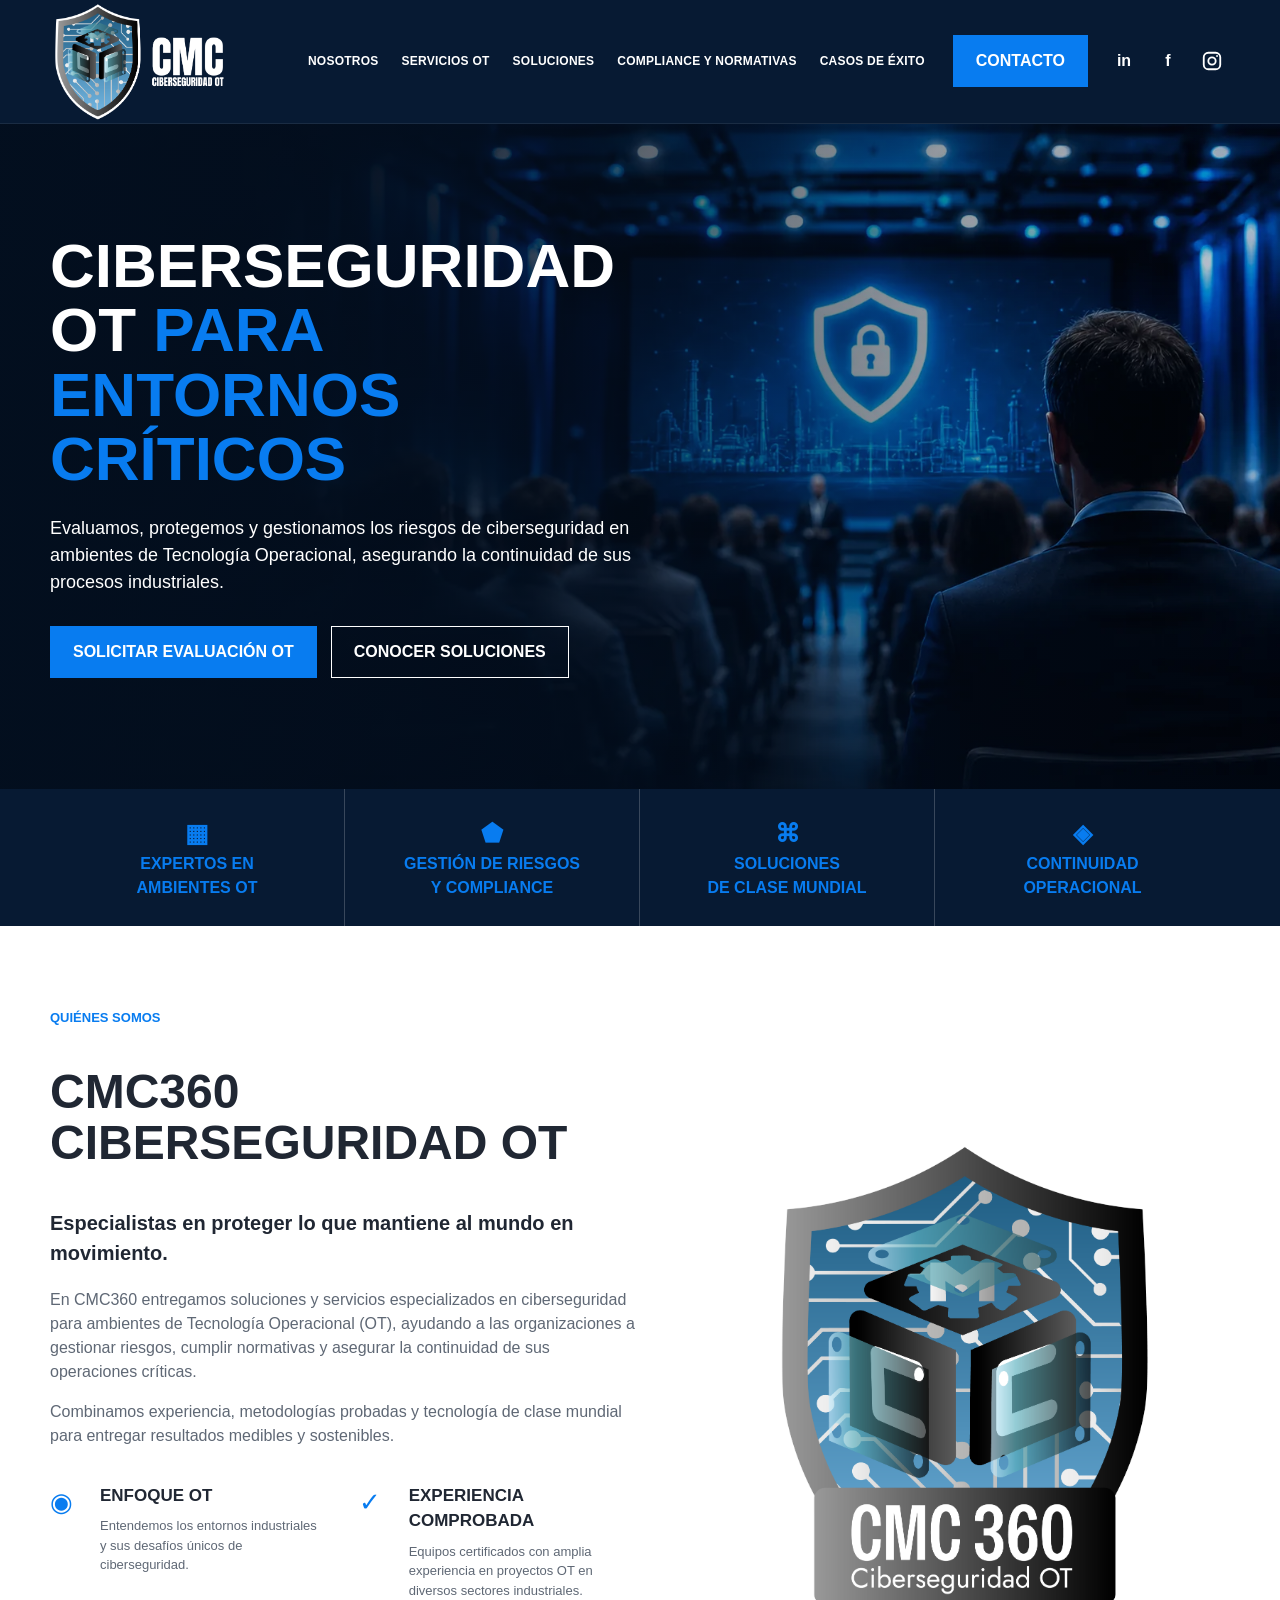
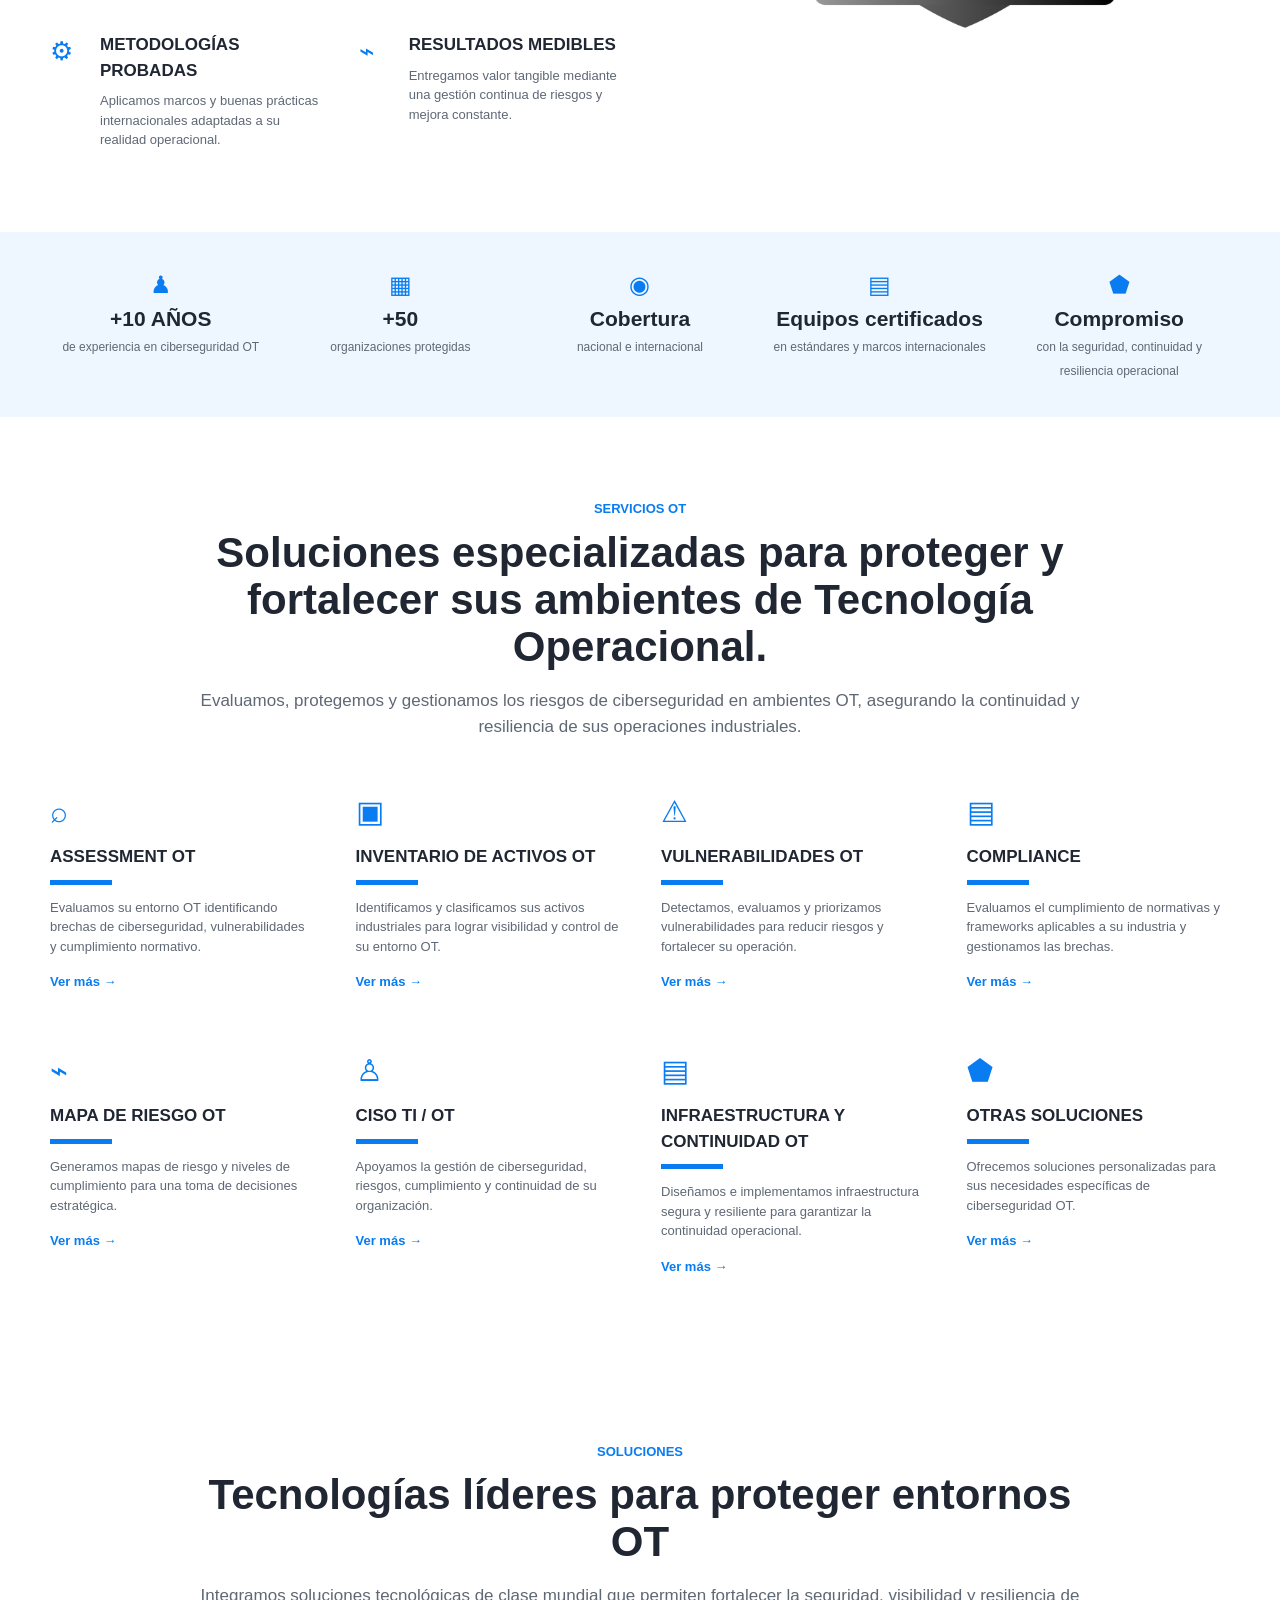
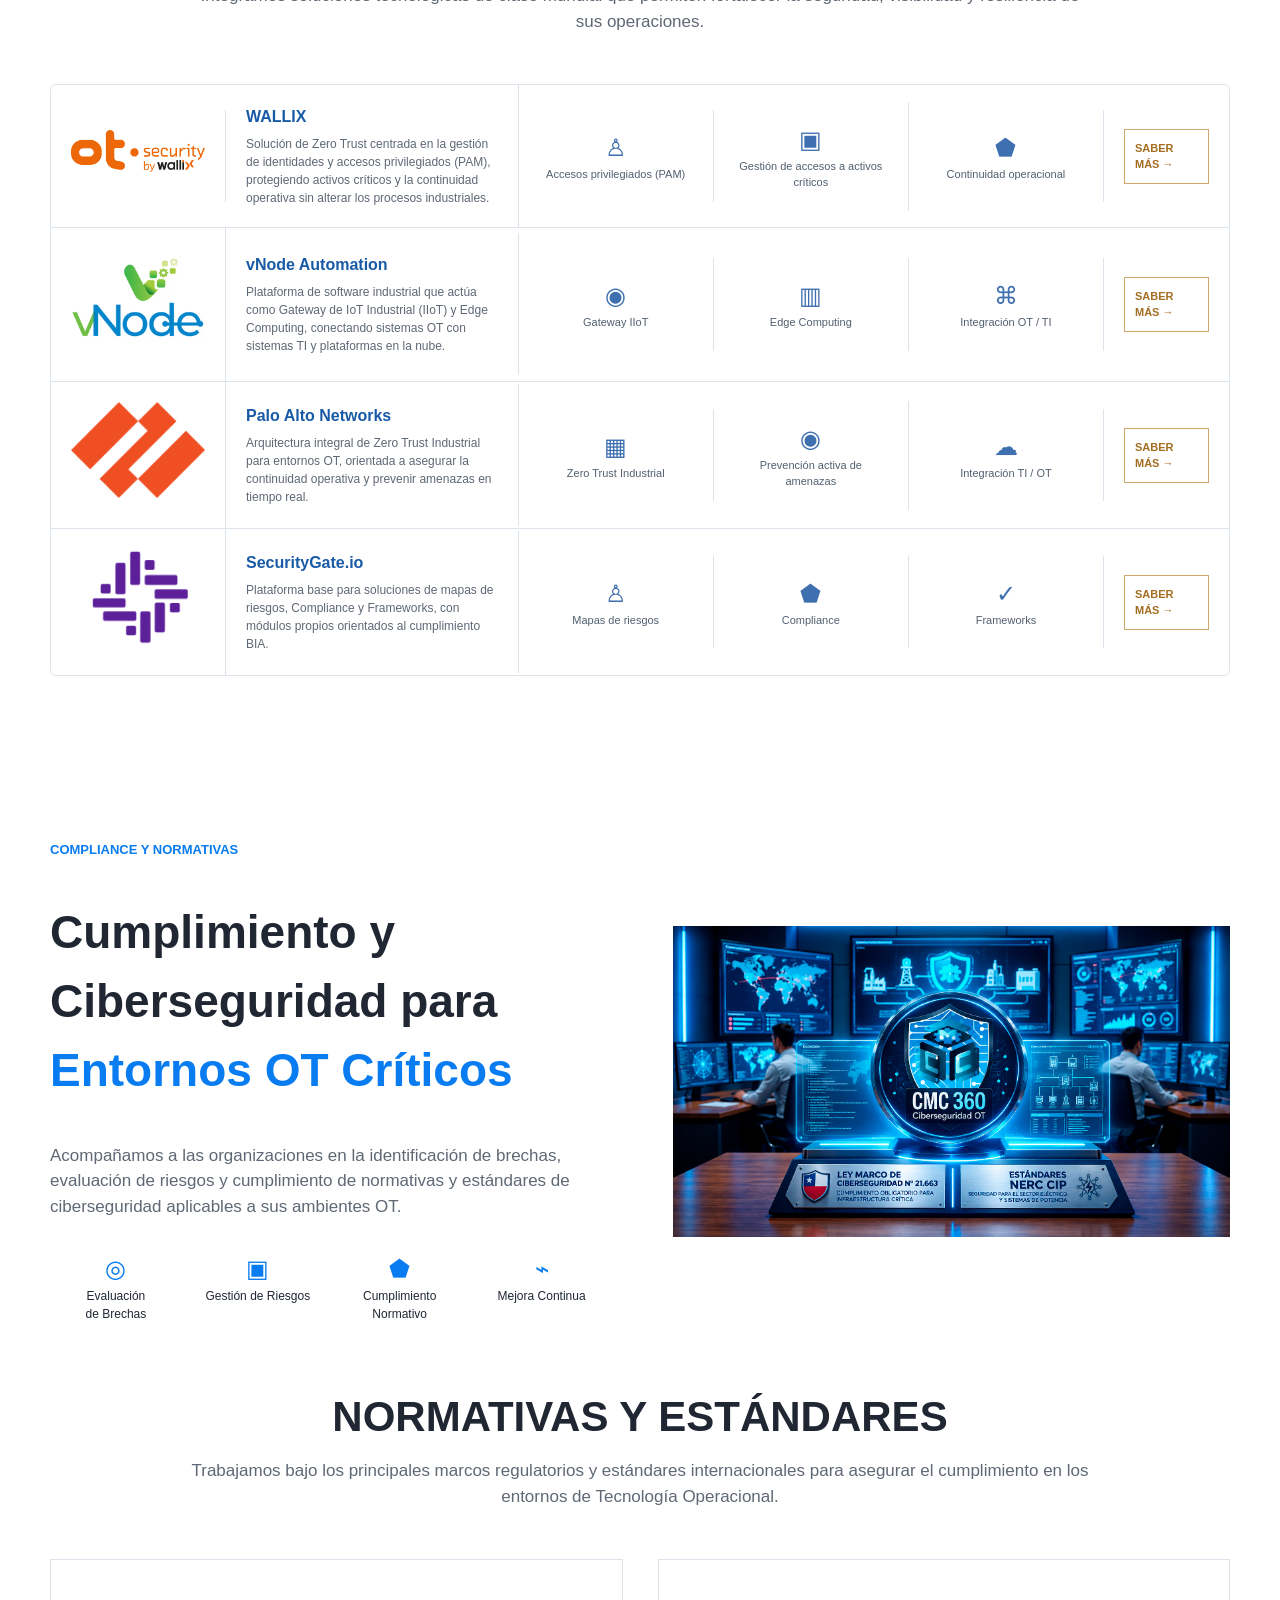
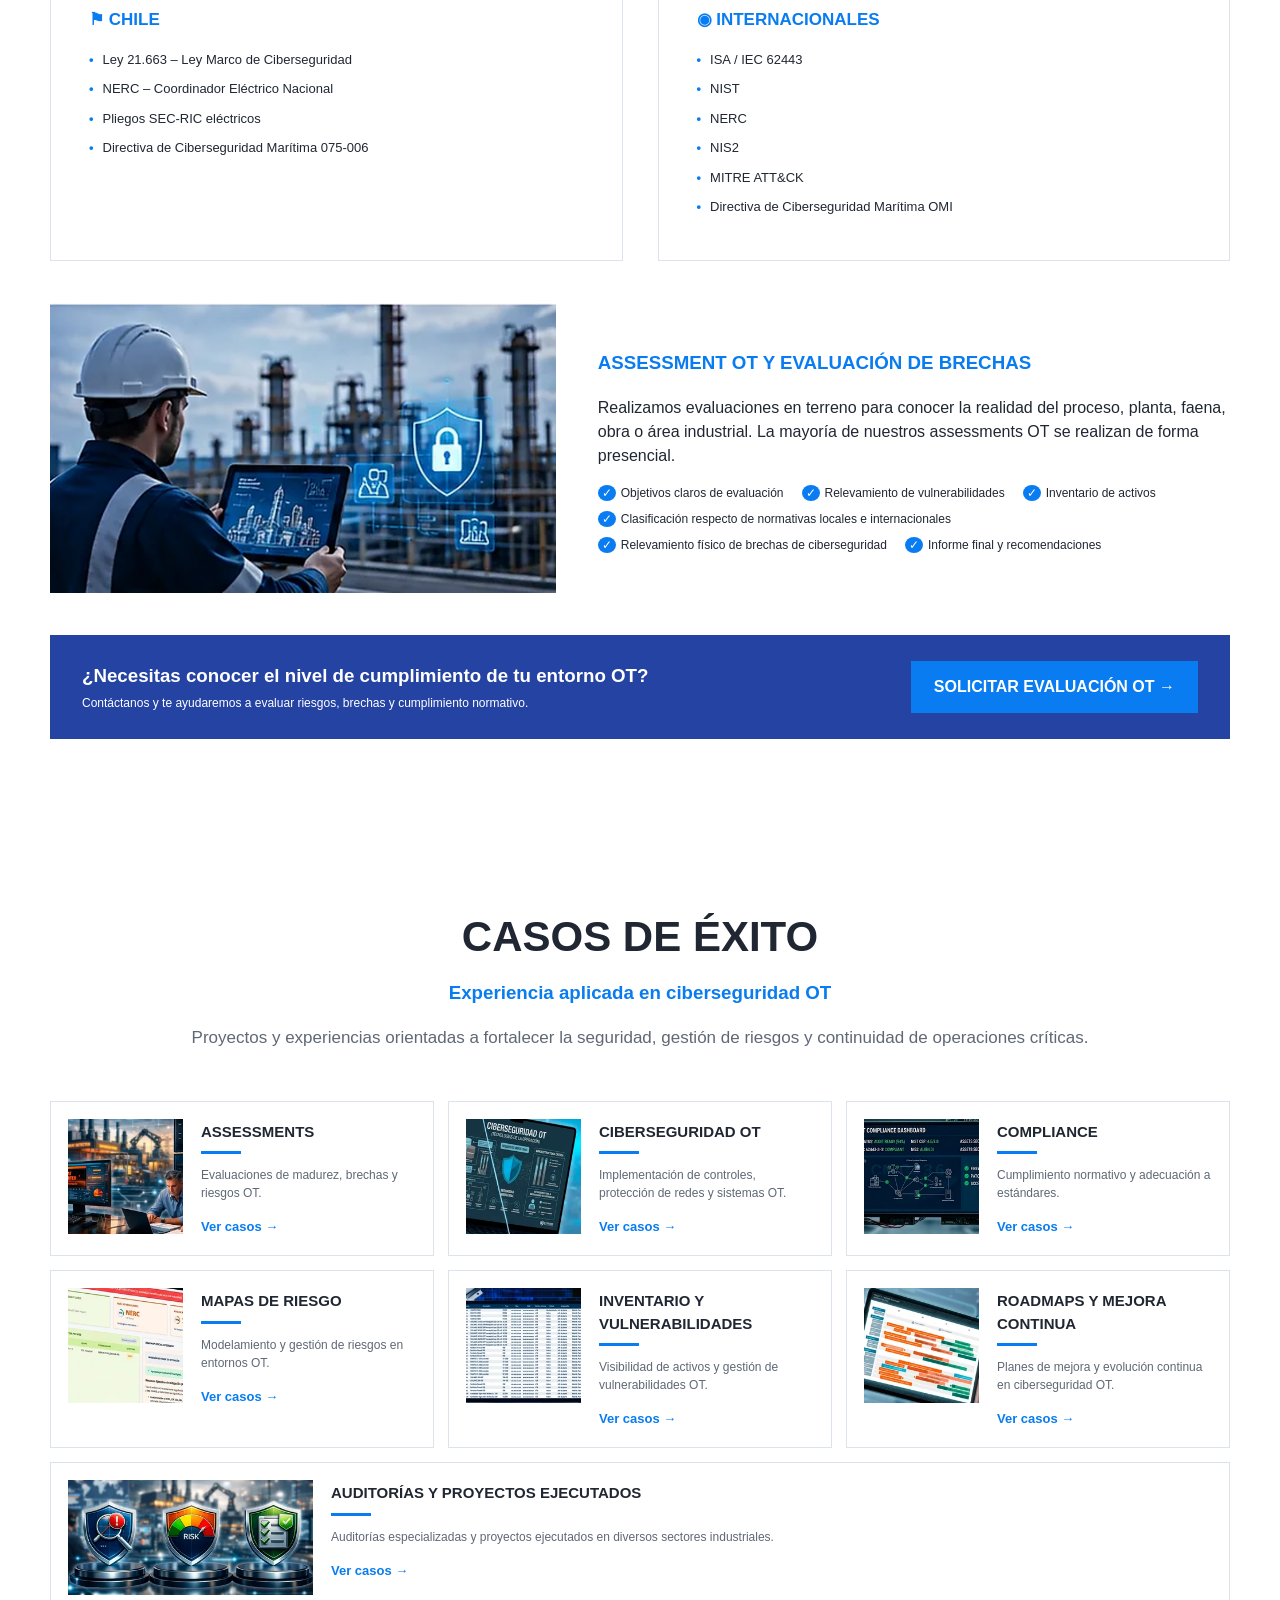
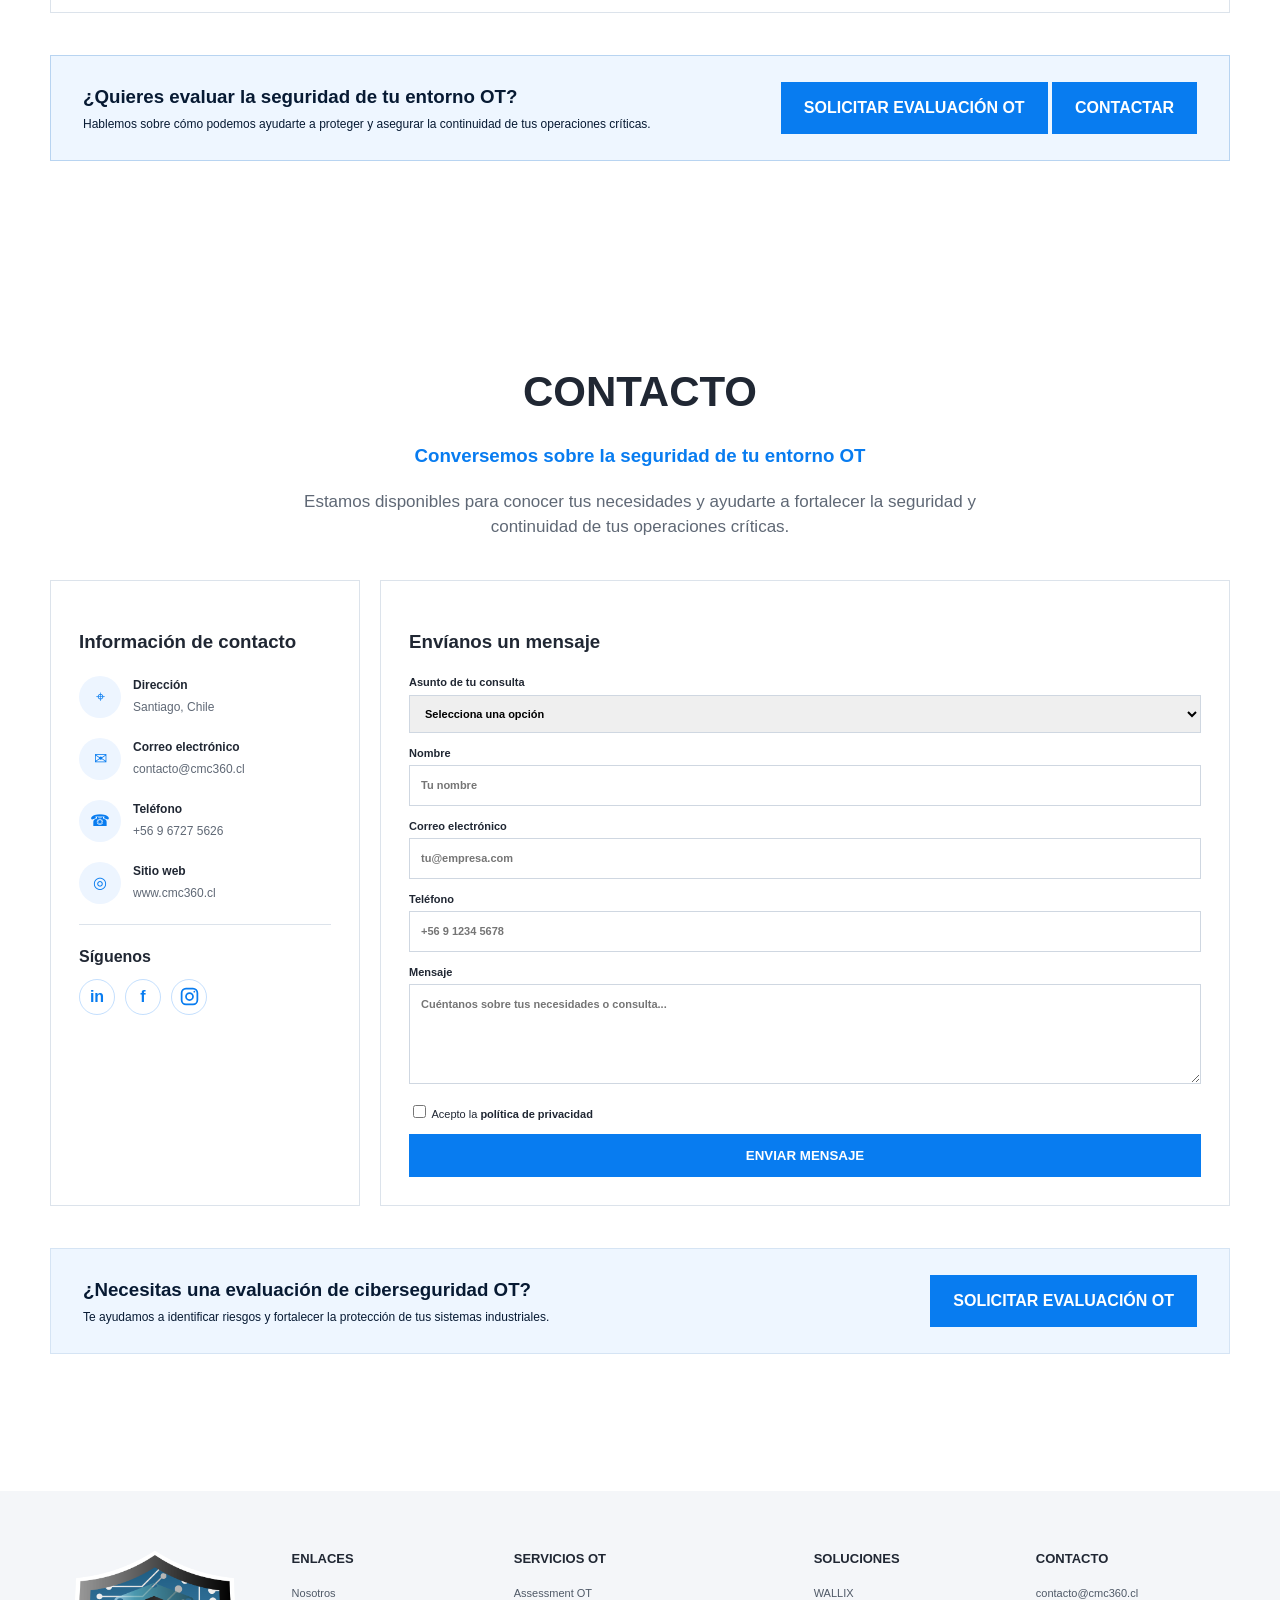
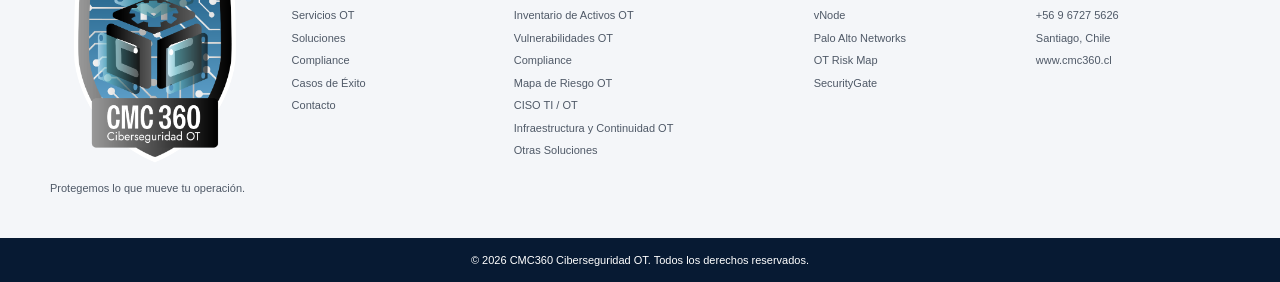
==== commit fc3b51a2: "act" ====
--- a/index.html
+++ b/index.html
@@ -688,7 +688,7 @@
                     </div>
 
                     <div class="imgph">
-                        <img src="assets/face.webp" alt="Evaluación de ciberseguridad OT en entorno industrial"
+                        <img src="assets/face.png" alt="Evaluación de ciberseguridad OT en entorno industrial"
                             width="1000" height="559" loading="lazy" decoding="async">
                     </div>
 
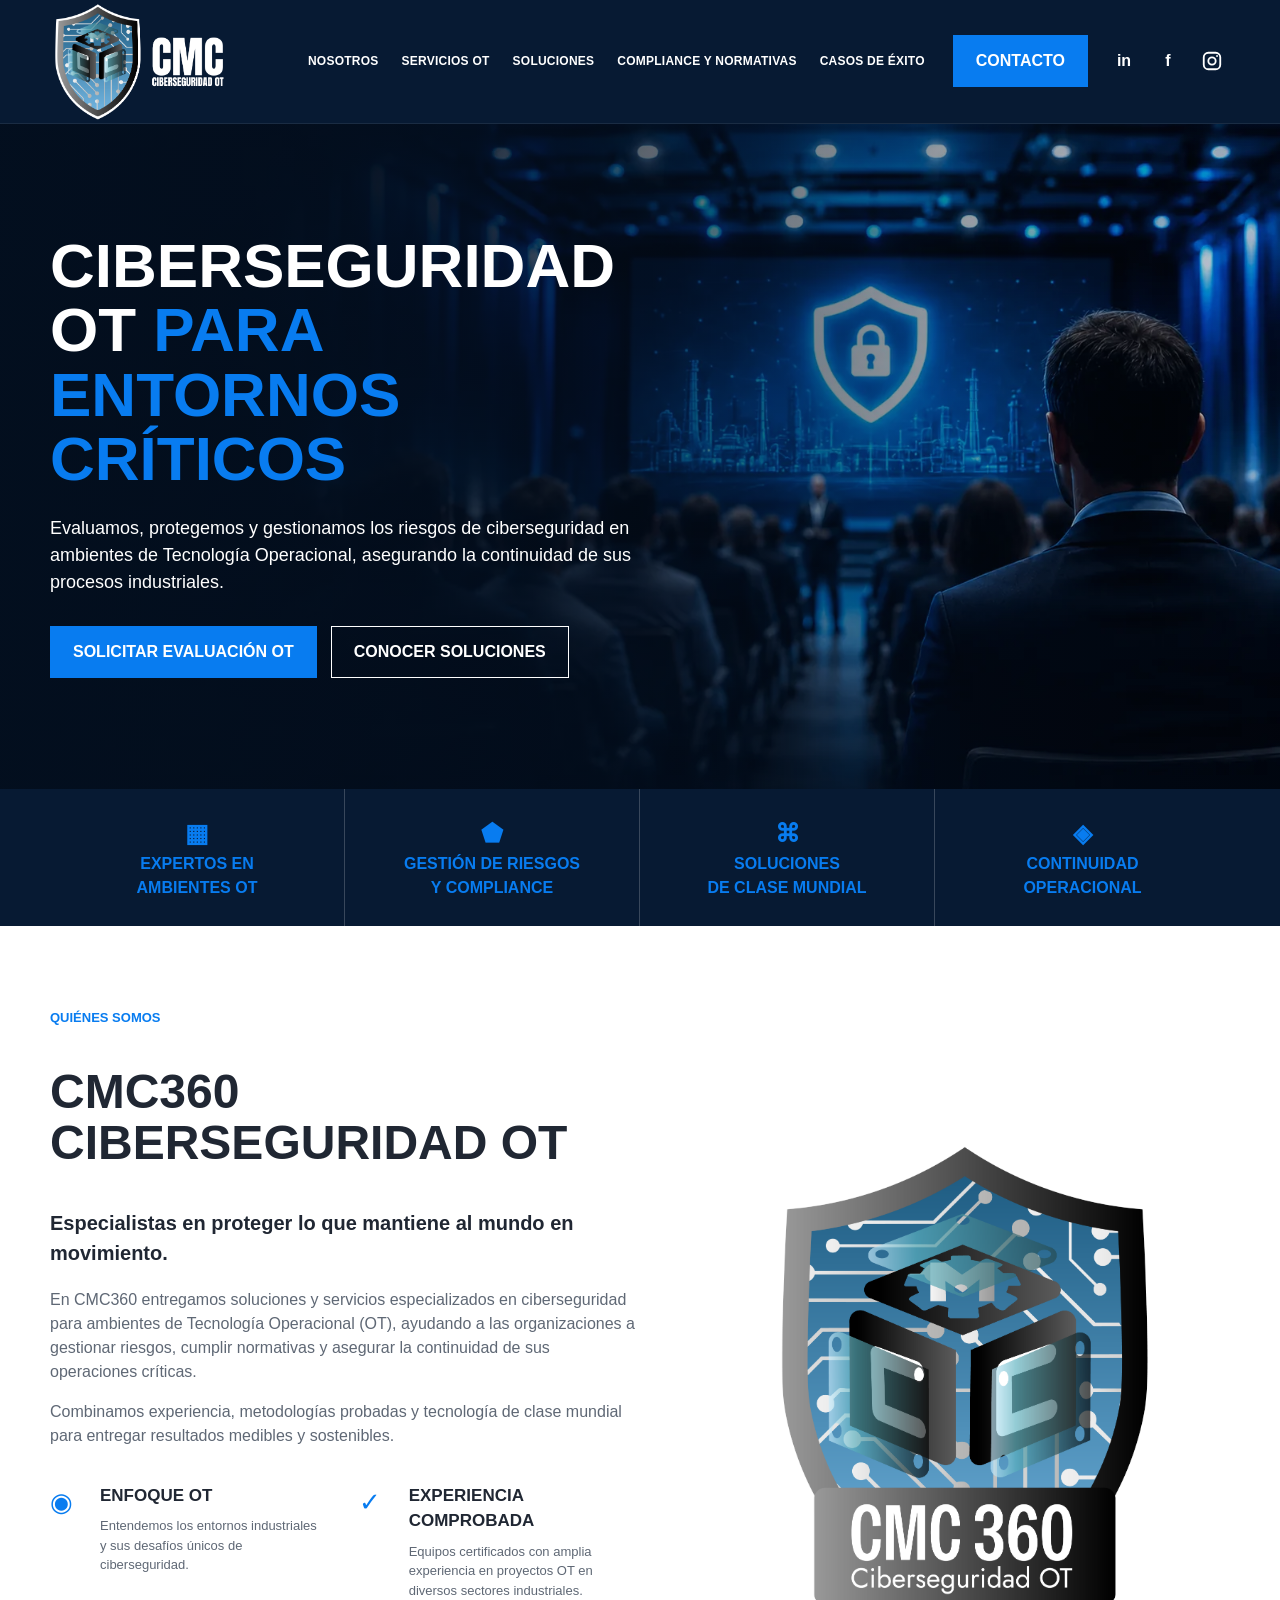
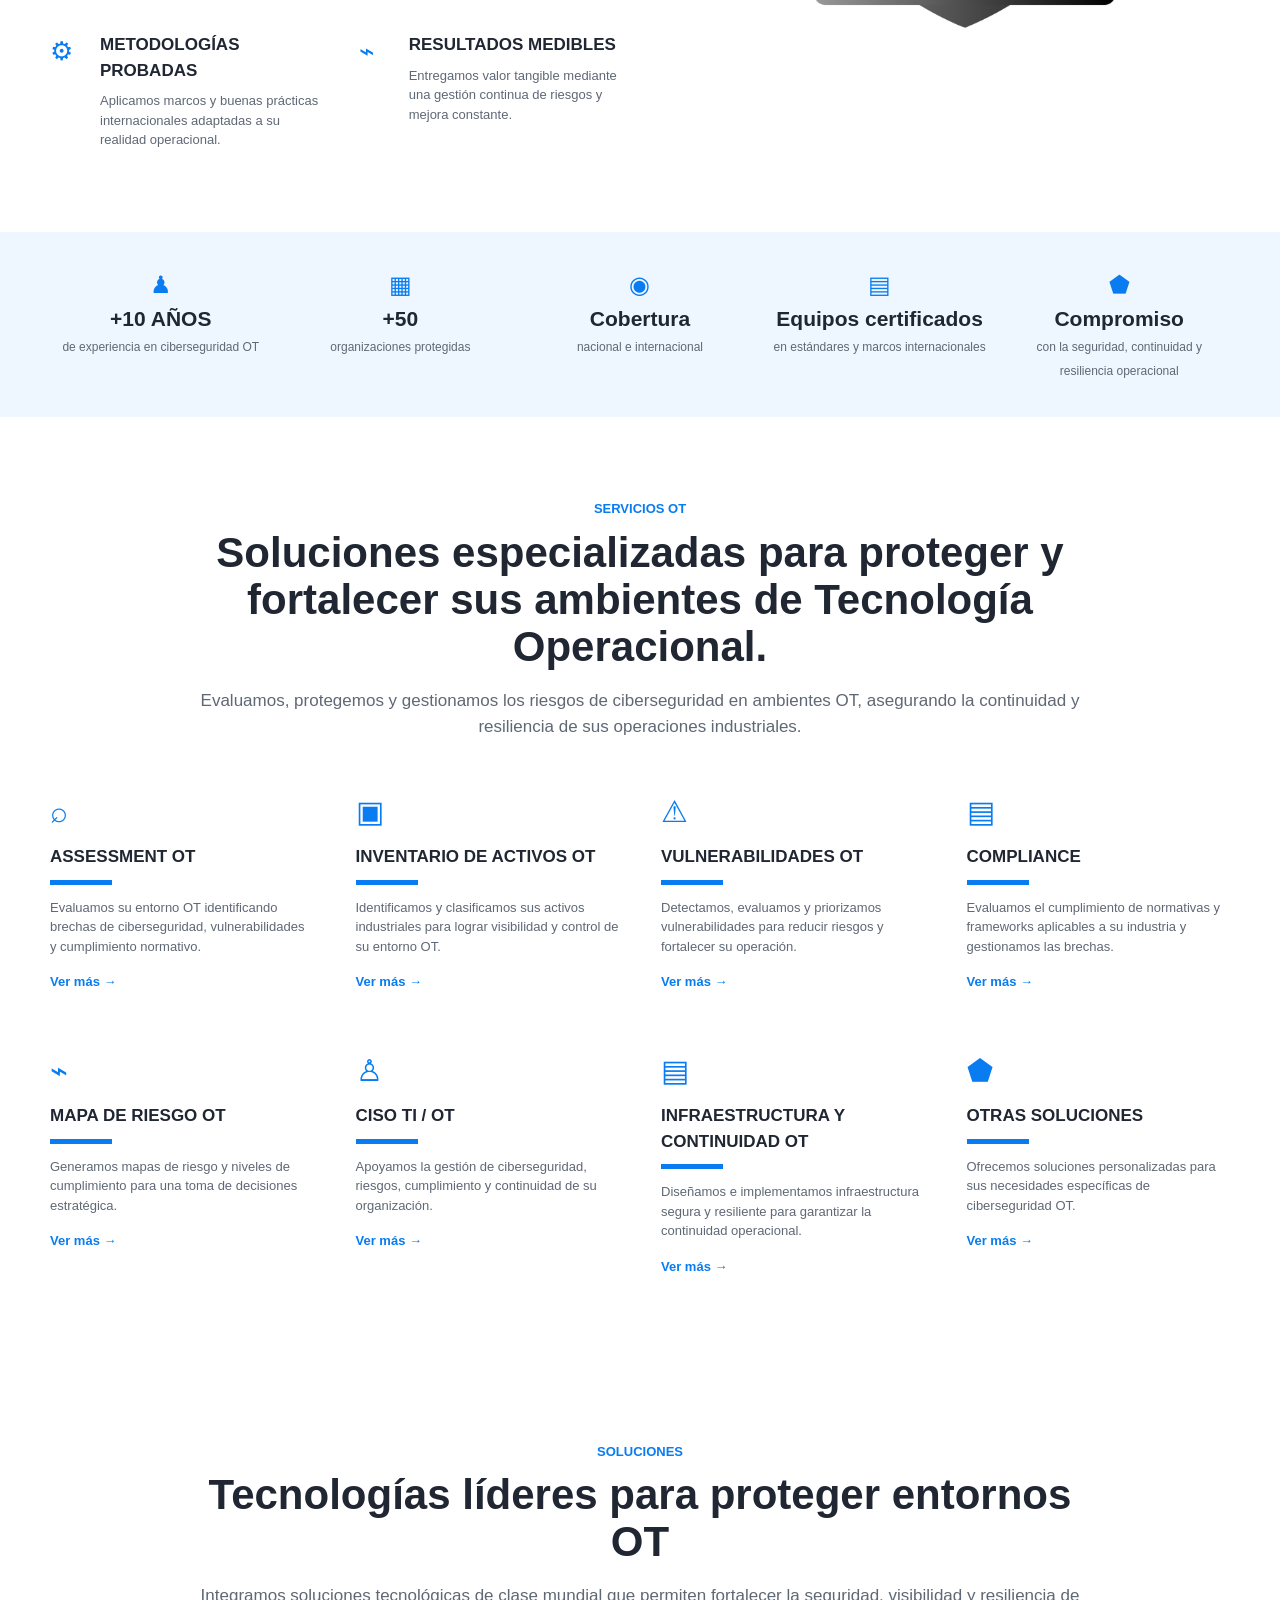
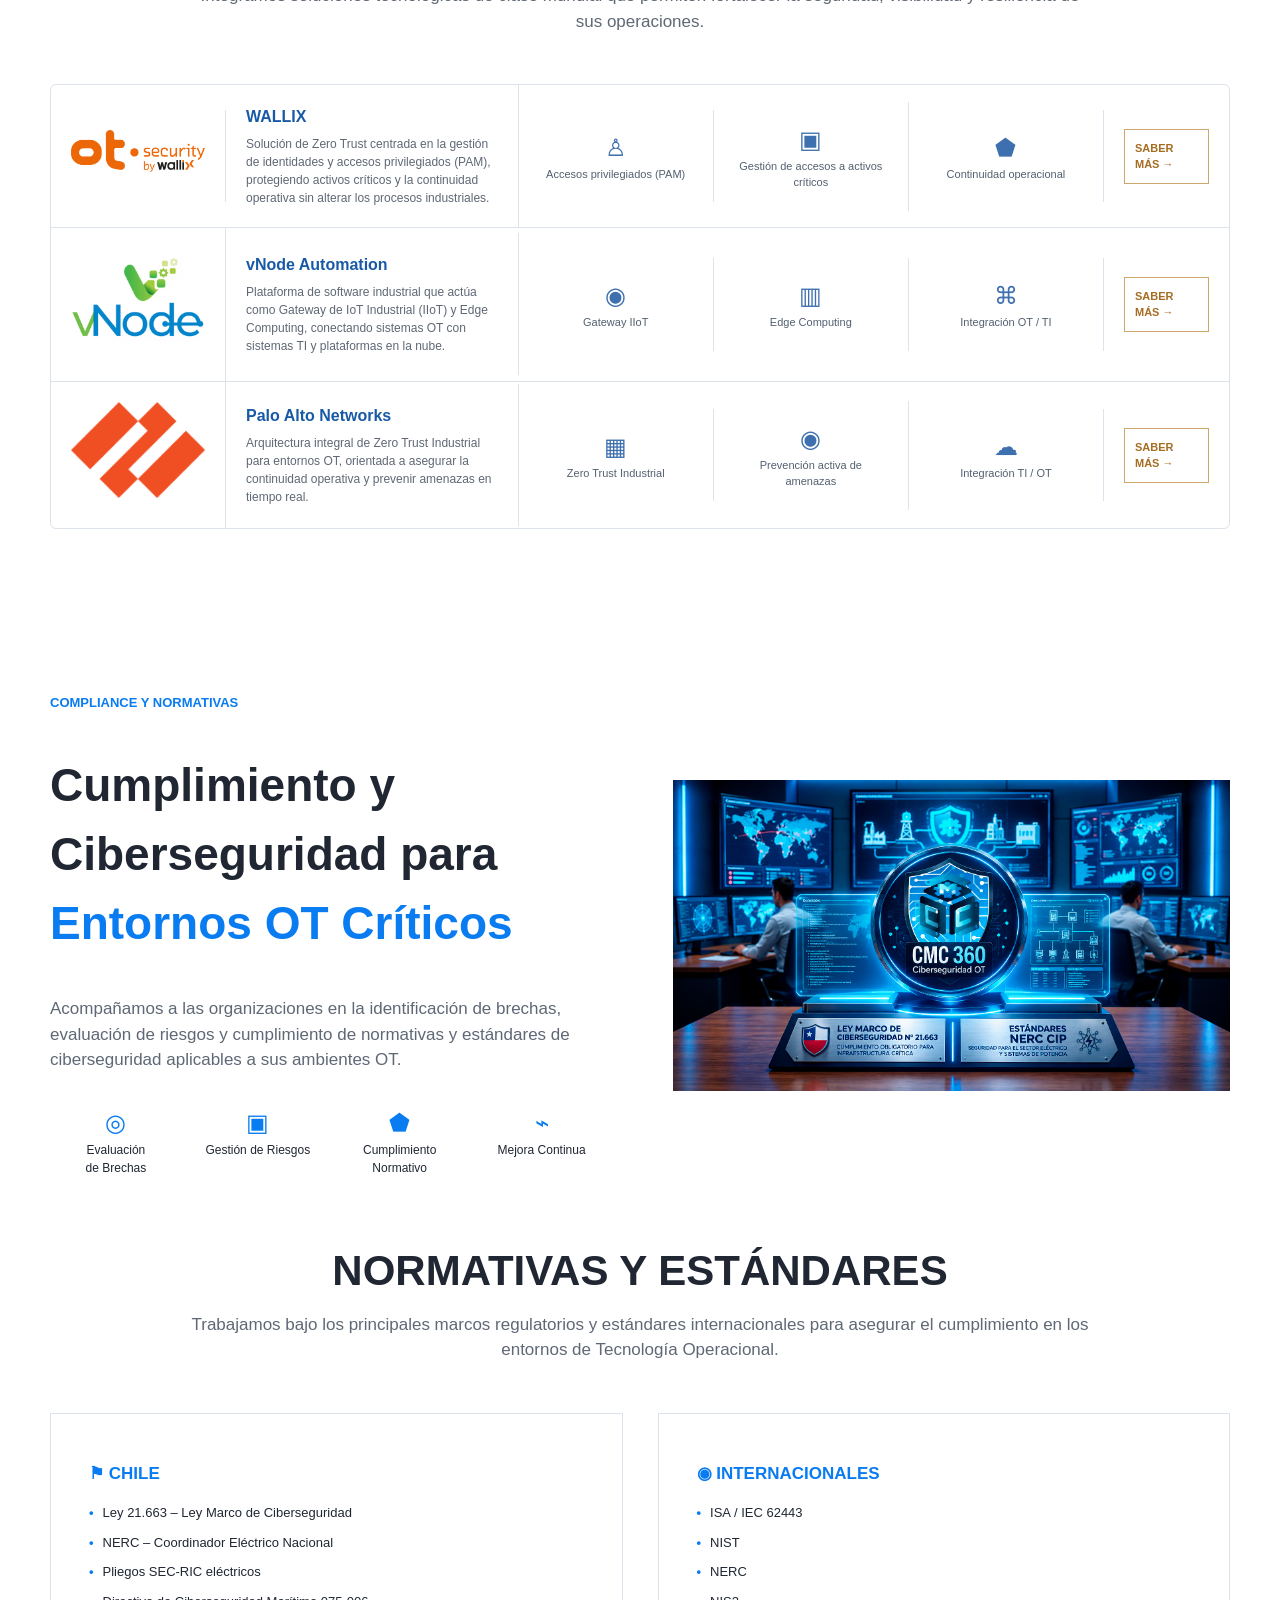
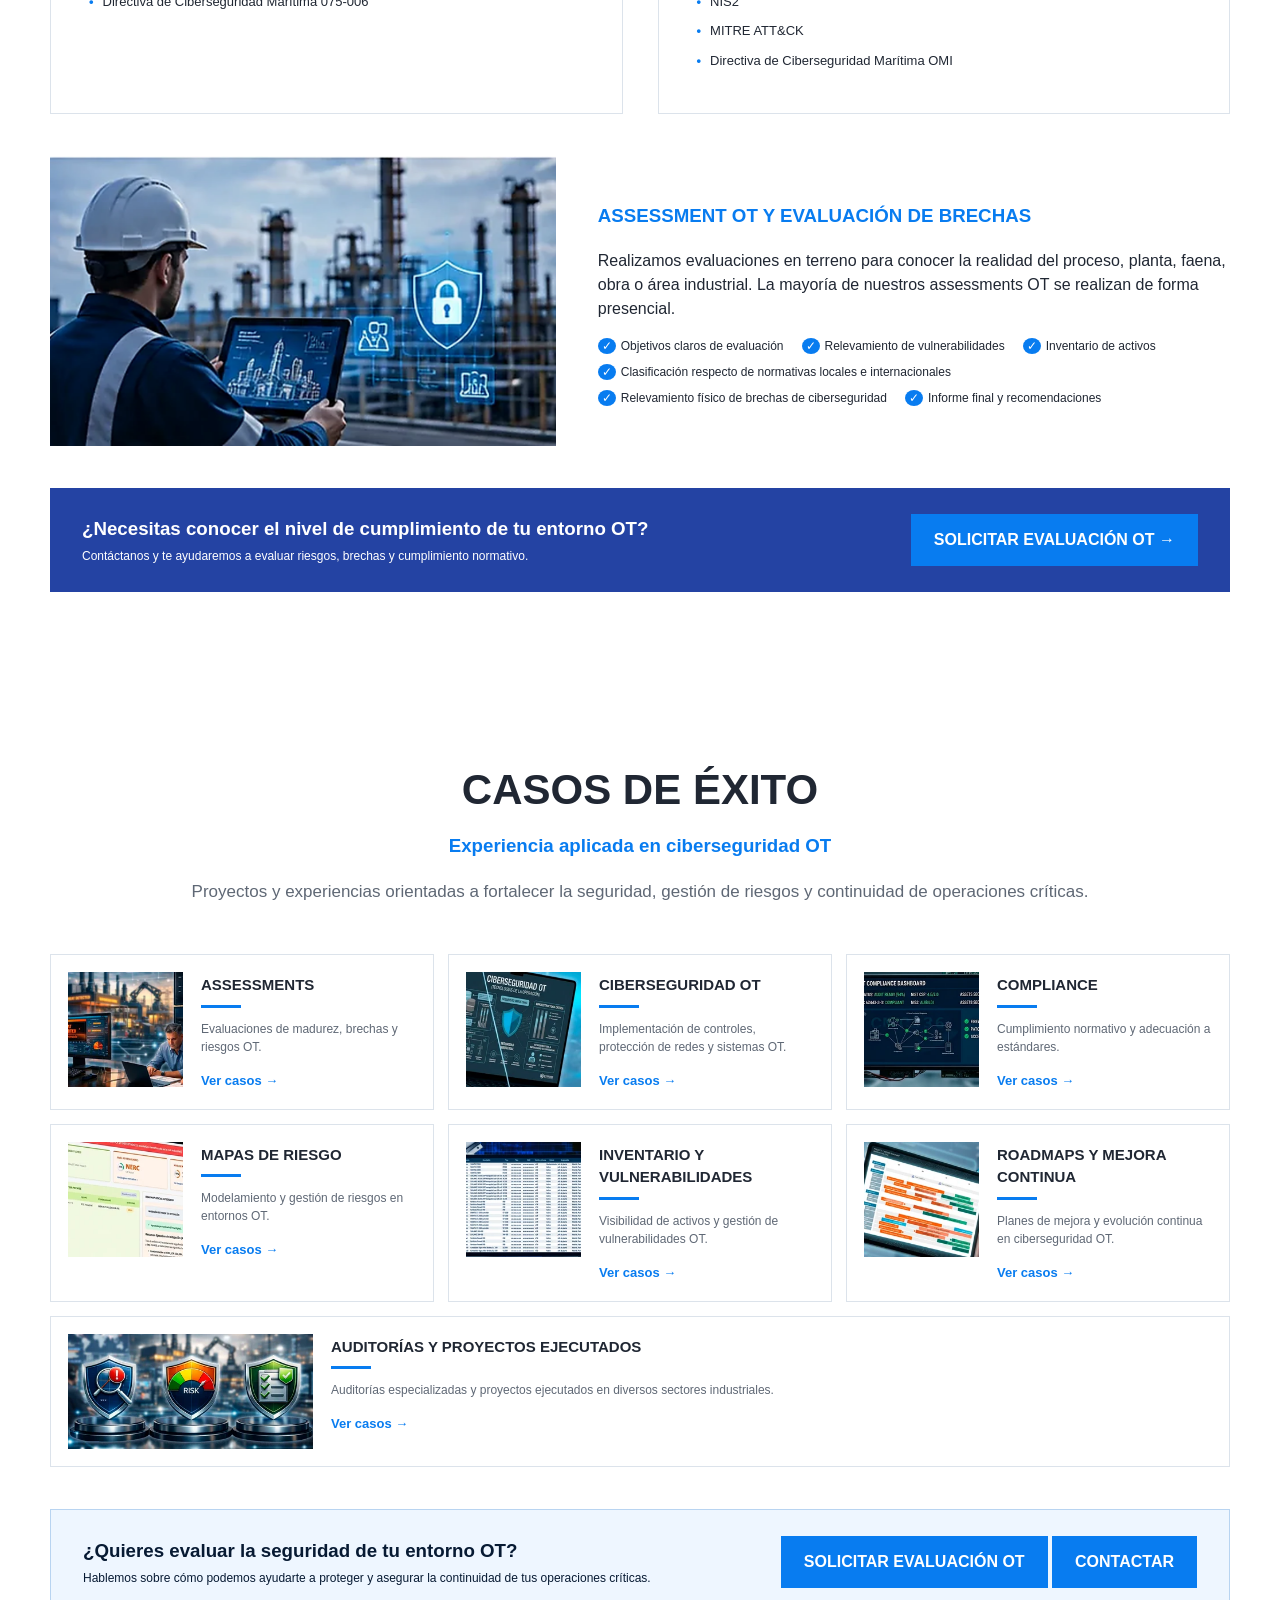
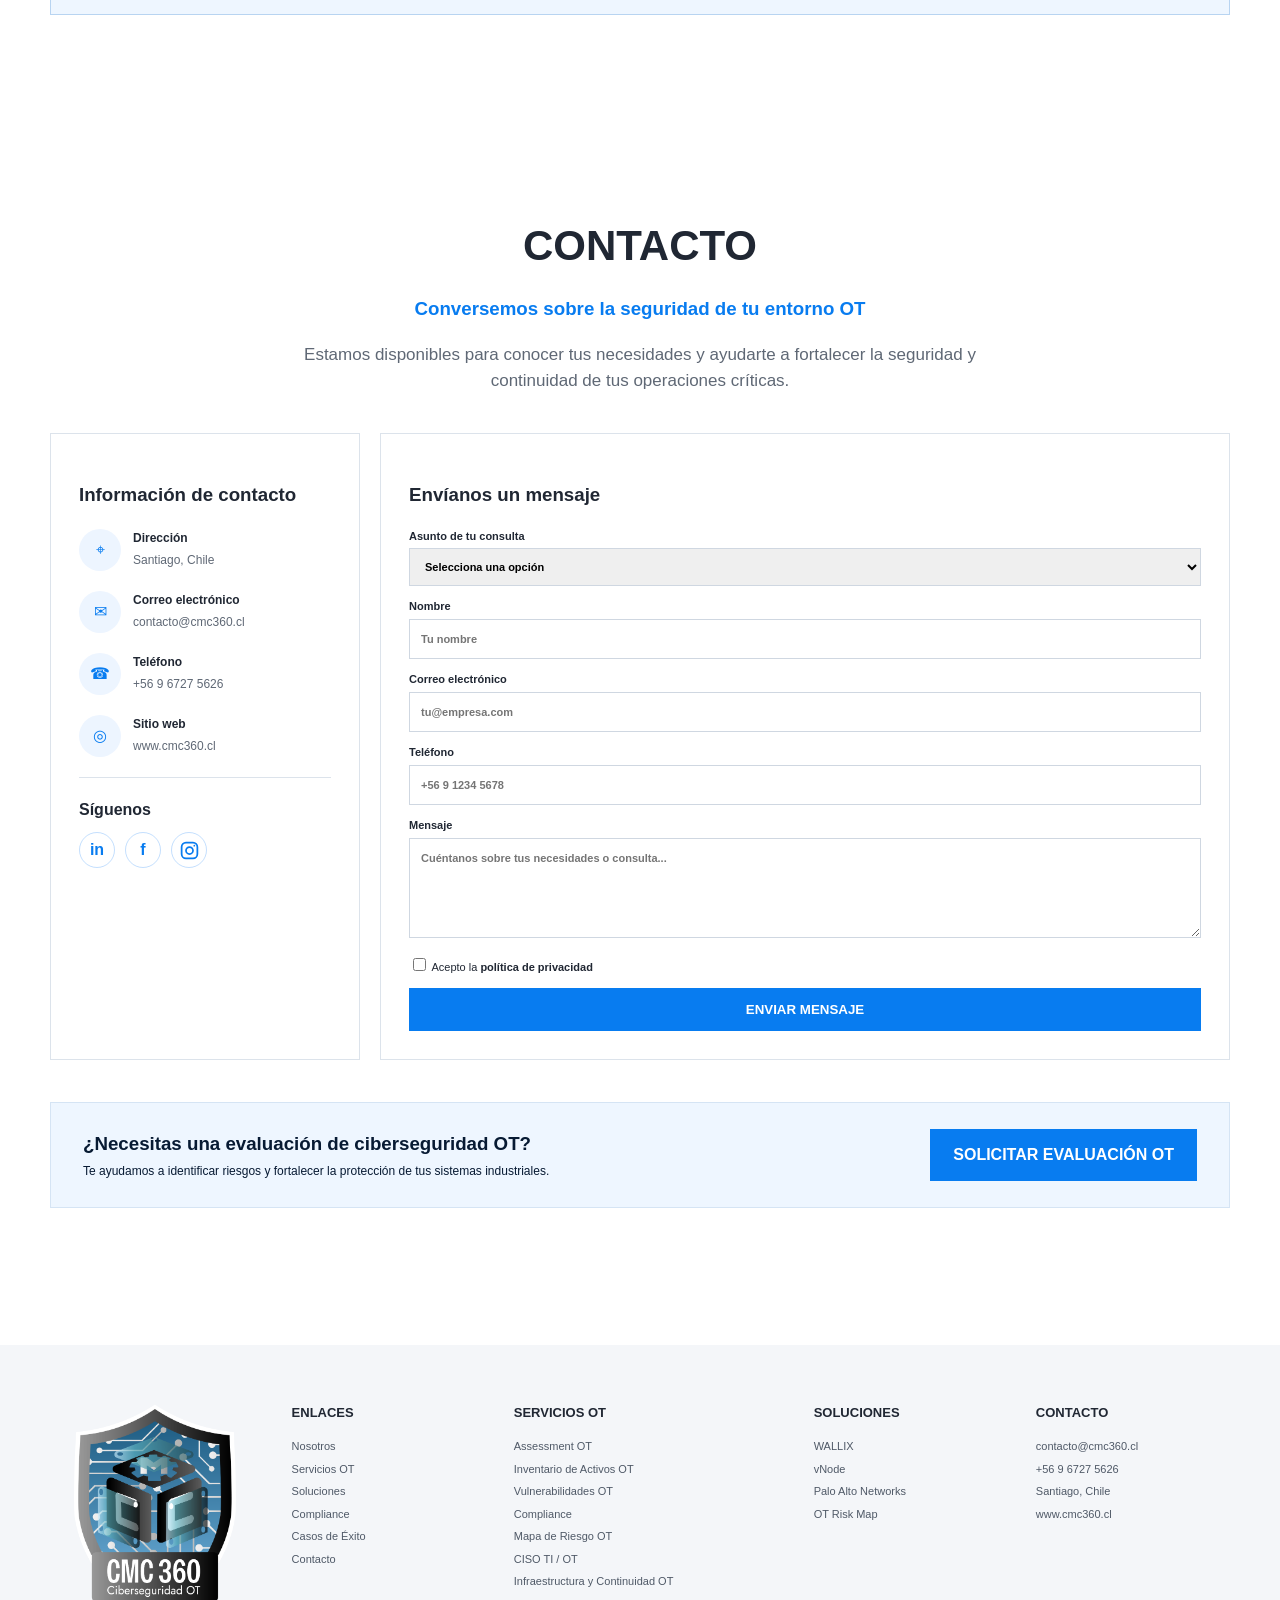
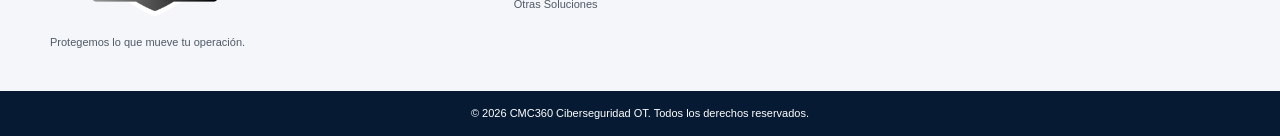
==== commit 7d7c6b1e: "segurete gate omitido" ====
--- a/index.html
+++ b/index.html
@@ -581,7 +581,7 @@
 
 
 
-                    <div class="sol">
+                <!--  <div class="sol">
 
                         <div class="brand">
                        <img src="assets/security-logo.png"
@@ -623,6 +623,7 @@
                         </div>
 
                     </div>
+                    -->
 
                 </div>
 
@@ -1289,7 +1290,7 @@
                     <li>vNode</li>
                     <li>Palo Alto Networks</li>
                     <li>OT Risk Map</li>
-                    <li>SecurityGate</li>
+                <!-- <li>SecurityGate</li> -->
                 </ul>
 
             </div>
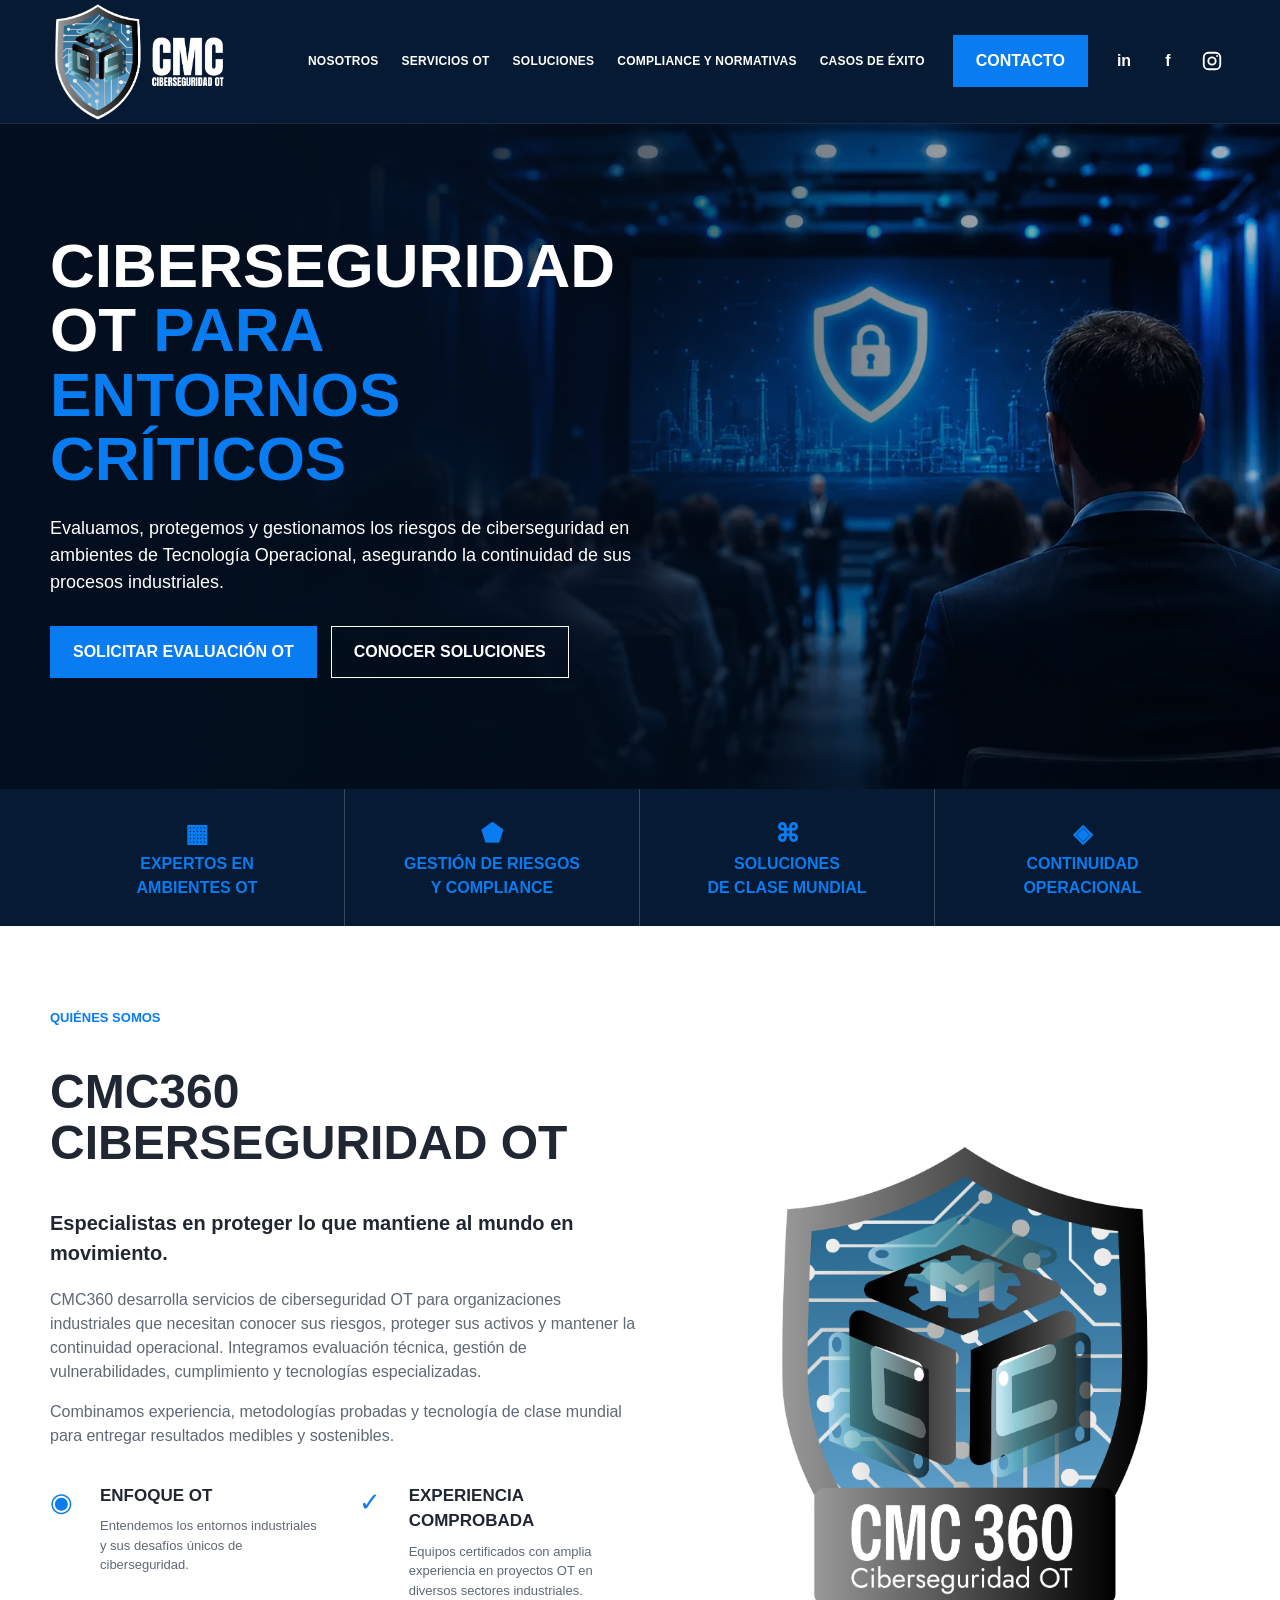
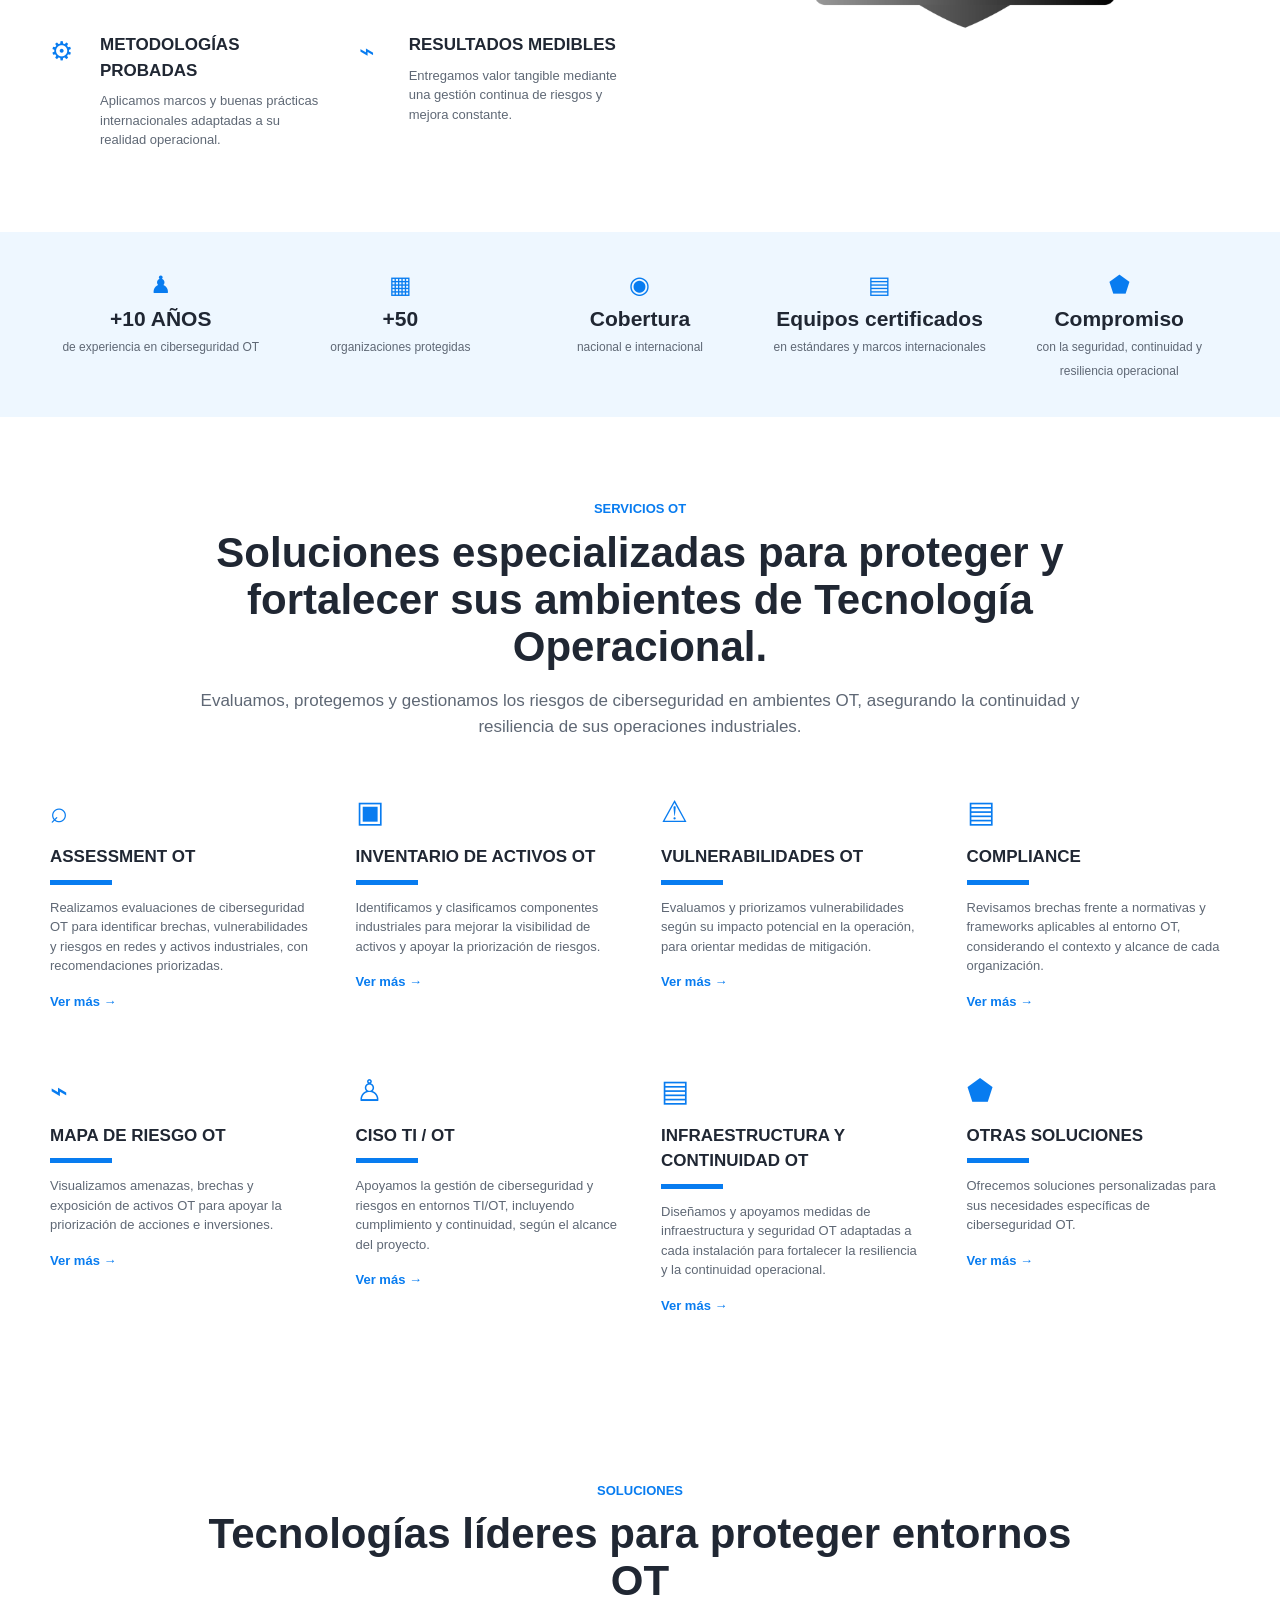
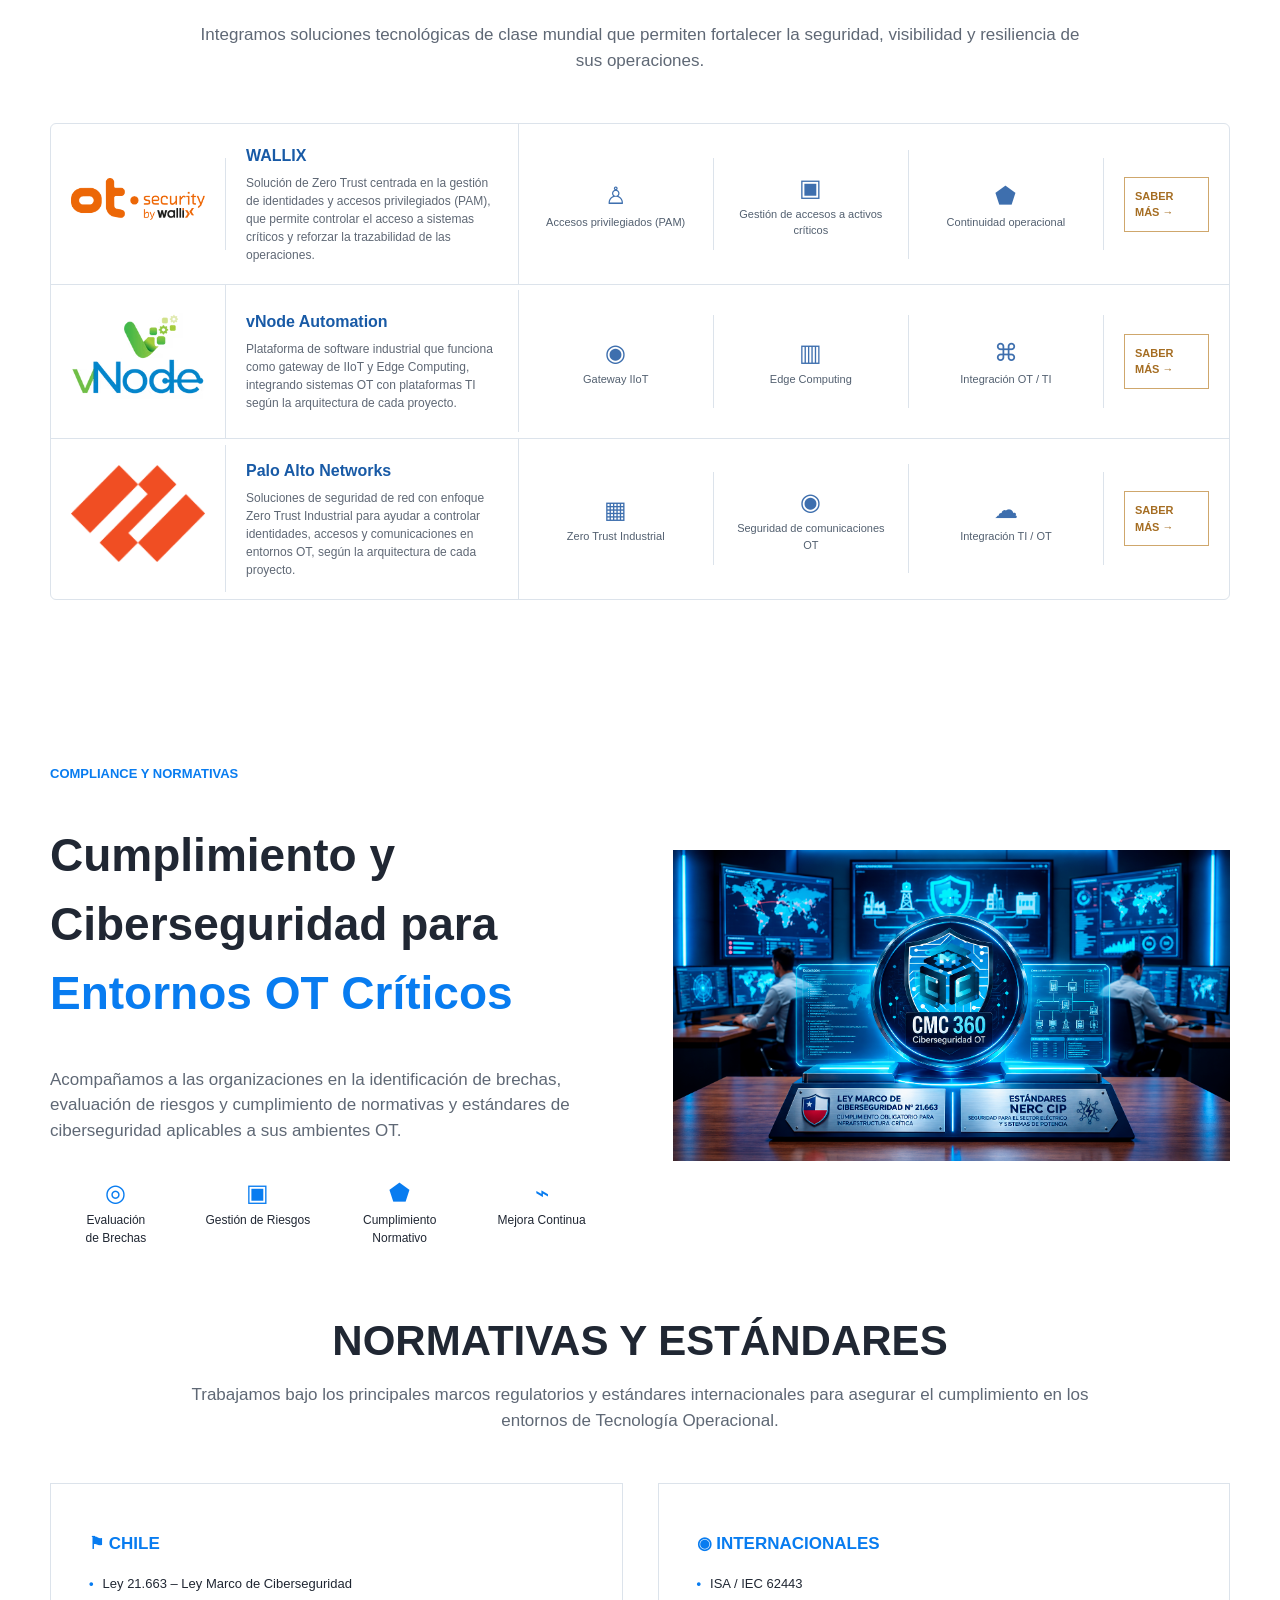
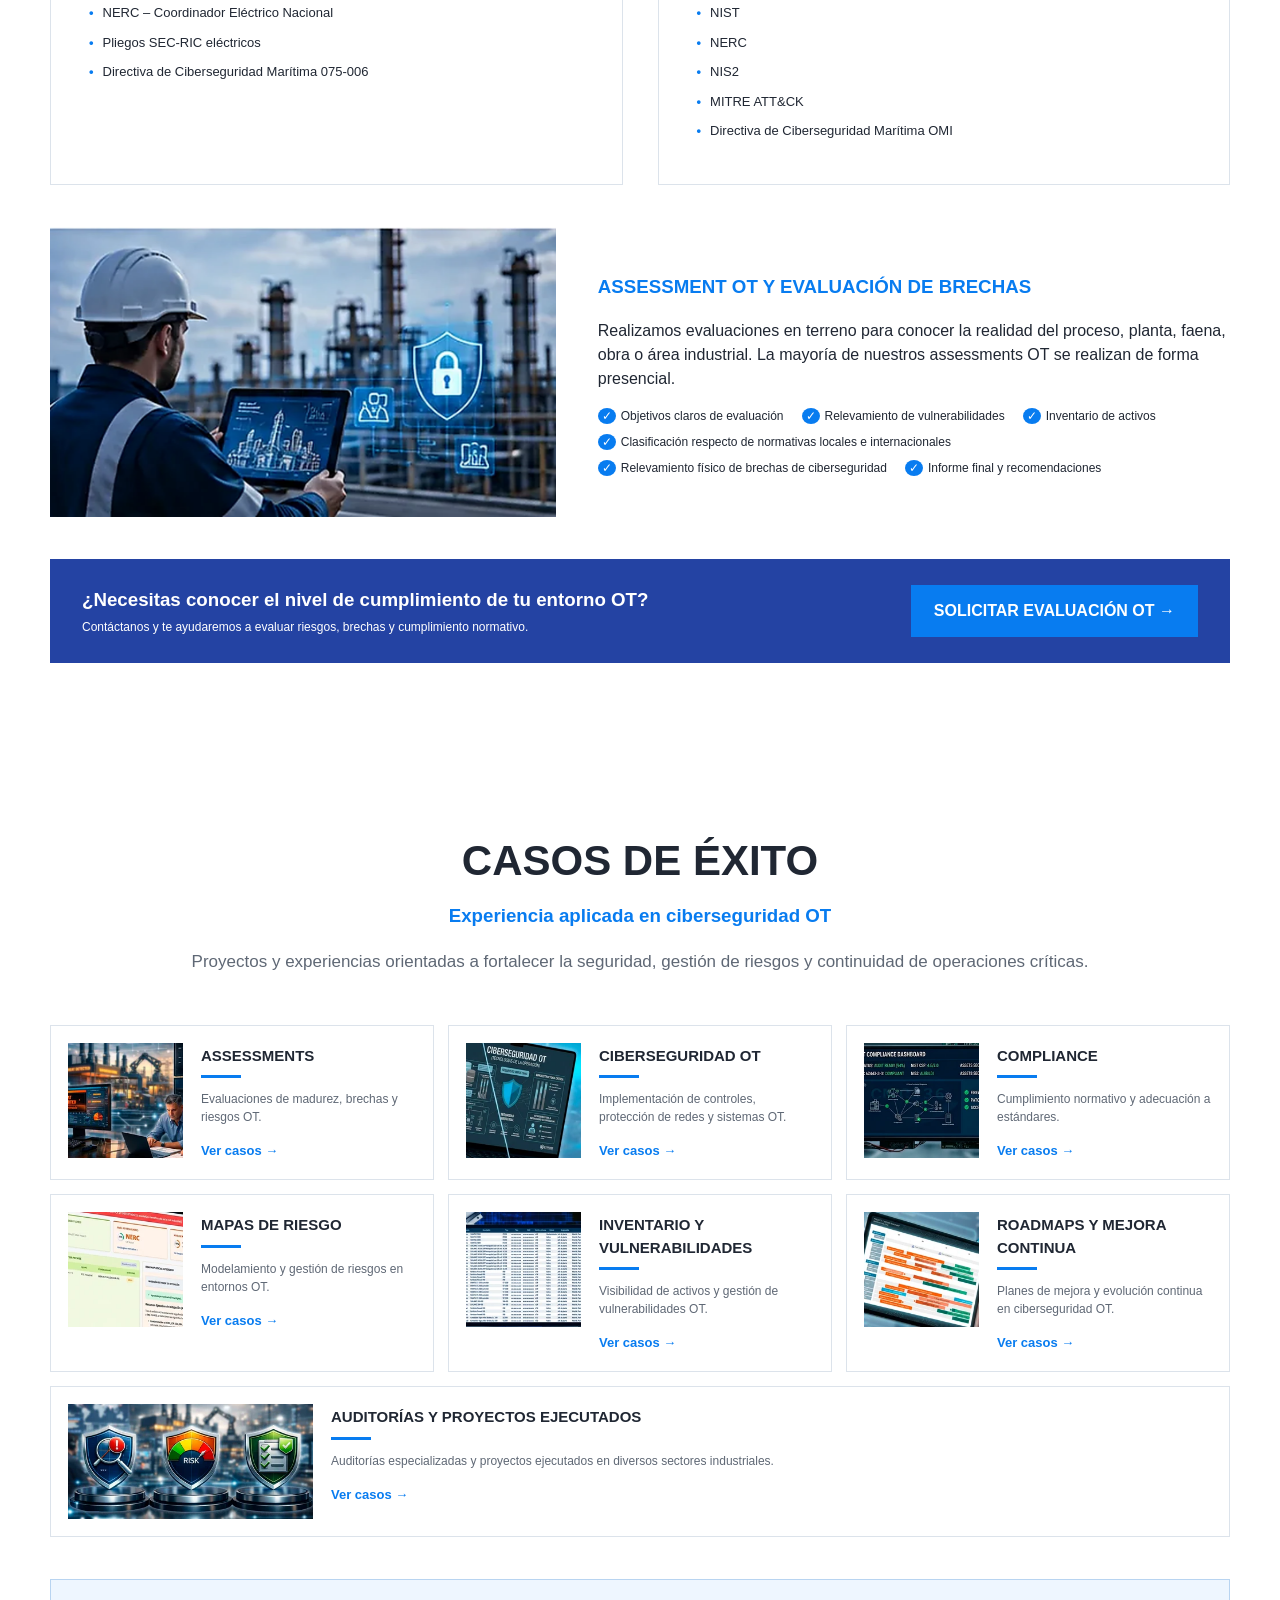
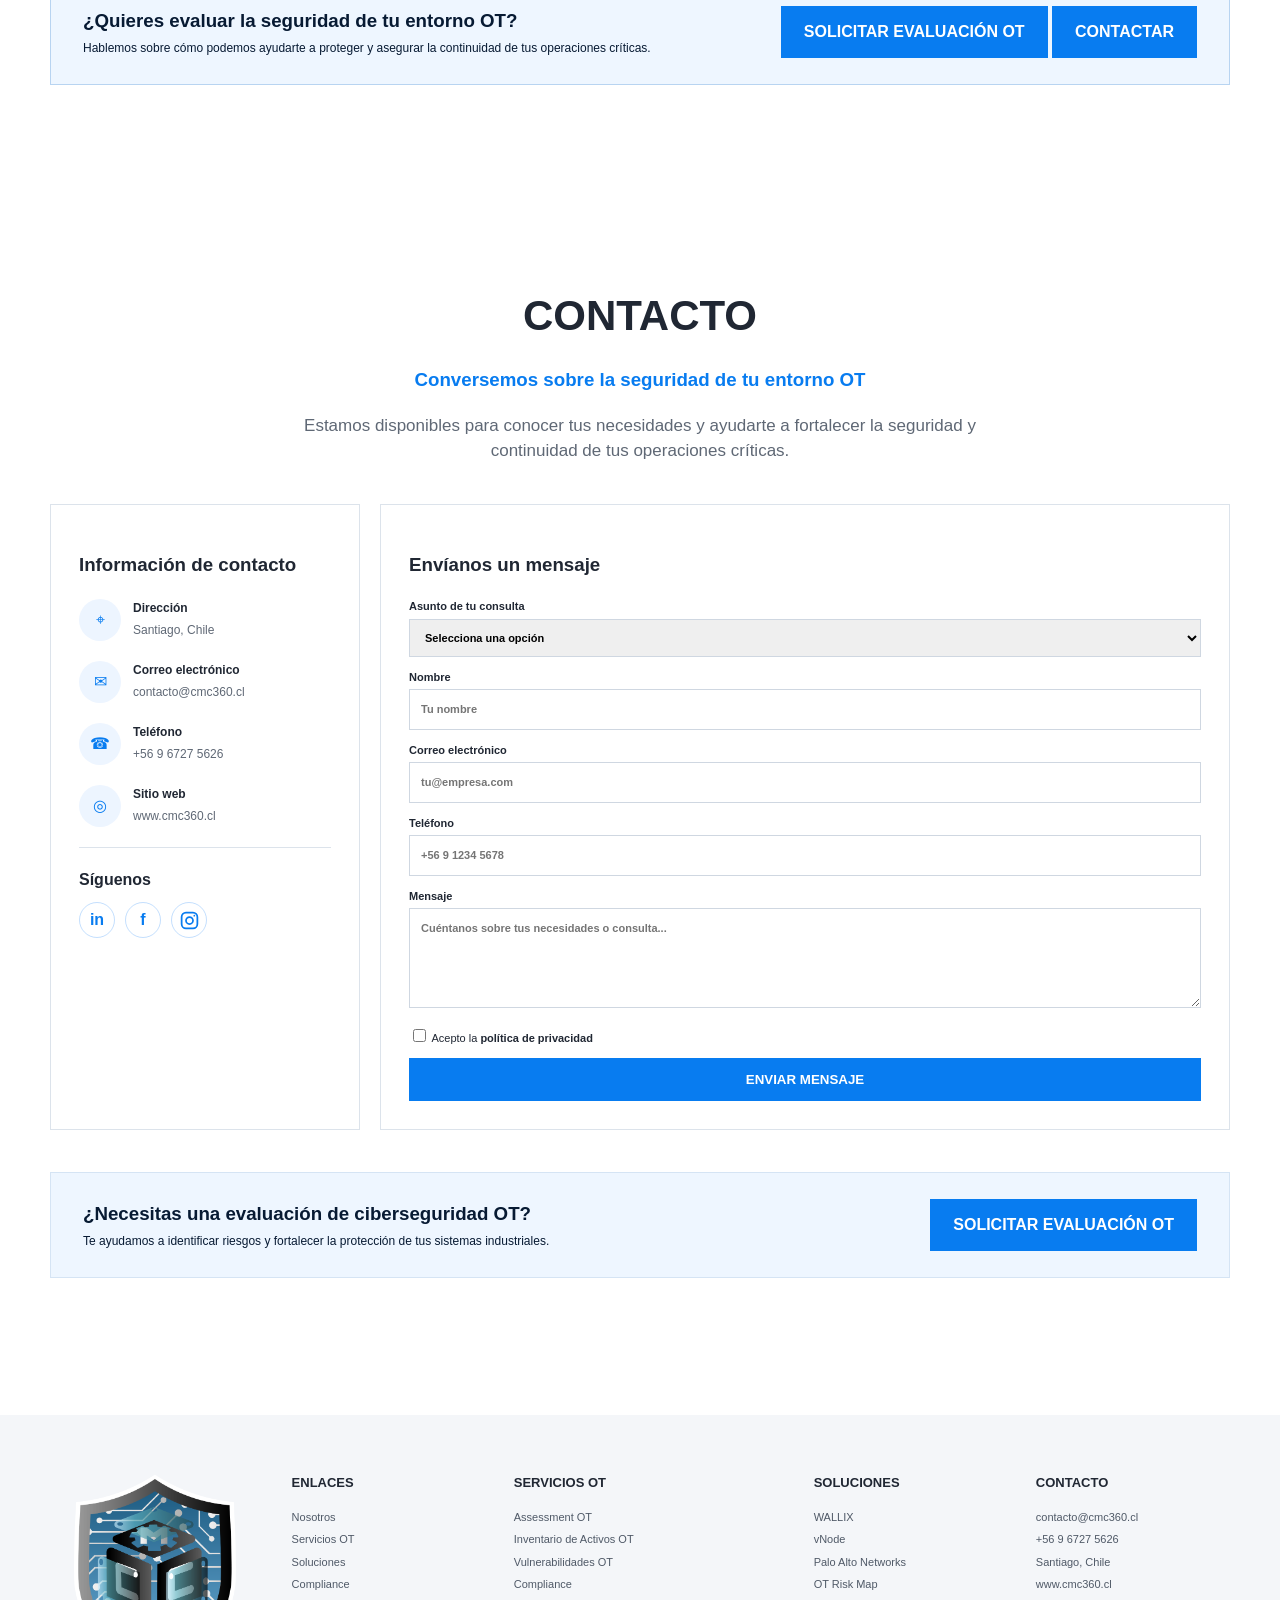
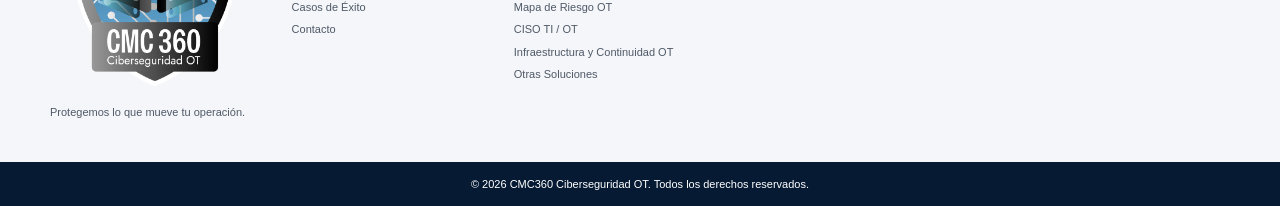
==== commit f74174c1: "Optimizar contenido SEO de CMC360 según informe comercial" ====
--- a/index.html
+++ b/index.html
@@ -7,7 +7,14 @@
 
     <title>CMC360 | Ciberseguridad OT para Entornos Críticos</title>
     <meta name="description"
-        content="CMC360 ofrece ciberseguridad OT, evaluación de riesgos, compliance, gestión de vulnerabilidades y continuidad operacional para entornos industriales críticos.">
+        content="CMC360 protege entornos industriales con ciberseguridad OT: evaluación de riesgos, vulnerabilidades, WALLIX/PAM e integración OT/TI con vNode.">
+    <link rel="canonical" href="https://cmc360.cl/">
+    <meta property="og:type" content="website">
+    <meta property="og:site_name" content="CMC360">
+    <meta property="og:title" content="CMC360 | Ciberseguridad OT para entornos críticos">
+    <meta property="og:description"
+        content="Protegemos la Tecnología Operacional mediante evaluación de riesgos, identificación de vulnerabilidades y soluciones especializadas para fortalecer la continuidad industrial.">
+    <meta property="og:url" content="https://cmc360.cl/">
     <!-- Favicon CMC Ciberseguridad OT -->
     <link rel="icon" type="image/png" sizes="32x32" href="assets/logo-simple.png">
     <link rel="apple-touch-icon" sizes="180x180" href="assets/logo-simple.png">
@@ -181,11 +188,10 @@
                     </h3>
 
                     <p>
-                        En CMC360 entregamos soluciones y servicios especializados
-                        en ciberseguridad para ambientes de Tecnología Operacional
-                        (OT), ayudando a las organizaciones a gestionar riesgos,
-                        cumplir normativas y asegurar la continuidad de sus
-                        operaciones críticas.
+                        CMC360 desarrolla servicios de ciberseguridad OT para organizaciones industriales
+                        que necesitan conocer sus riesgos, proteger sus activos y mantener la continuidad
+                        operacional. Integramos evaluación técnica, gestión de vulnerabilidades,
+                        cumplimiento y tecnologías especializadas.
                     </p>
 
                     <p>
@@ -245,7 +251,7 @@
                 </div>
 
                 <div class="imgph">
-                   <!-- <img src="assets/face1.webp" alt="Especialista en ciberseguridad OT de CMC360" width="800"
+                   <!-- <img src="assets/face1.webp" alt="CMC360 – Ciberseguridad OT" width="800"
                         height="800" loading="lazy" decoding="async">-->
                         <img src="assets/cmc360_logo.png" alt="Especialista en ciberseguridad OT de CMC360" width="500"
                         height="500" loading="lazy" decoding="async">
@@ -333,8 +339,9 @@
                         <div class="ico">⌕</div>
                         <h3>ASSESSMENT OT</h3>
                         <p>
-                            Evaluamos su entorno OT identificando brechas de
-                            ciberseguridad, vulnerabilidades y cumplimiento normativo.
+                            Realizamos evaluaciones de ciberseguridad OT para identificar brechas,
+                            vulnerabilidades y riesgos en redes y activos industriales, con
+                            recomendaciones priorizadas.
                         </p>
                         <a class="more" href="#contacto">Ver más →</a>
                     </article>
@@ -343,8 +350,8 @@
                         <div class="ico">▣</div>
                         <h3>INVENTARIO DE ACTIVOS OT</h3>
                         <p>
-                            Identificamos y clasificamos sus activos industriales
-                            para lograr visibilidad y control de su entorno OT.
+                            Identificamos y clasificamos componentes industriales para mejorar la
+                            visibilidad de activos y apoyar la priorización de riesgos.
                         </p>
                         <a class="more" href="#contacto">Ver más →</a>
                     </article>
@@ -353,8 +360,8 @@
                         <div class="ico">⚠</div>
                         <h3>VULNERABILIDADES OT</h3>
                         <p>
-                            Detectamos, evaluamos y priorizamos vulnerabilidades
-                            para reducir riesgos y fortalecer su operación.
+                            Evaluamos y priorizamos vulnerabilidades según su impacto potencial en la
+                            operación, para orientar medidas de mitigación.
                         </p>
                         <a class="more" href="#contacto">Ver más →</a>
                     </article>
@@ -363,8 +370,8 @@
                         <div class="ico">▤</div>
                         <h3>COMPLIANCE</h3>
                         <p>
-                            Evaluamos el cumplimiento de normativas y frameworks
-                            aplicables a su industria y gestionamos las brechas.
+                            Revisamos brechas frente a normativas y frameworks aplicables al entorno OT,
+                            considerando el contexto y alcance de cada organización.
                         </p>
                         <a class="more" href="#contacto">Ver más →</a>
                     </article>
@@ -373,8 +380,8 @@
                         <div class="ico">⌁</div>
                         <h3>MAPA DE RIESGO OT</h3>
                         <p>
-                            Generamos mapas de riesgo y niveles de cumplimiento
-                            para una toma de decisiones estratégica.
+                            Visualizamos amenazas, brechas y exposición de activos OT para apoyar la
+                            priorización de acciones e inversiones.
                         </p>
                         <a class="more" href="#contacto">Ver más →</a>
                     </article>
@@ -383,8 +390,8 @@
                         <div class="ico">♙</div>
                         <h3>CISO TI / OT</h3>
                         <p>
-                            Apoyamos la gestión de ciberseguridad, riesgos,
-                            cumplimiento y continuidad de su organización.
+                            Apoyamos la gestión de ciberseguridad y riesgos en entornos TI/OT, incluyendo
+                            cumplimiento y continuidad, según el alcance del proyecto.
                         </p>
                         <a class="more" href="#contacto">Ver más →</a>
                     </article>
@@ -393,8 +400,8 @@
                         <div class="ico">▤</div>
                         <h3>INFRAESTRUCTURA Y CONTINUIDAD OT</h3>
                         <p>
-                            Diseñamos e implementamos infraestructura segura y
-                            resiliente para garantizar la continuidad operacional.
+                            Diseñamos y apoyamos medidas de infraestructura y seguridad OT adaptadas a
+                            cada instalación para fortalecer la resiliencia y la continuidad operacional.
                         </p>
                         <a class="more" href="#contacto">Ver más →</a>
                     </article>
@@ -460,9 +467,9 @@
                         <div class="main">
                             <strong>WALLIX</strong>
                             <p>
-                                Solución de Zero Trust centrada en la gestión de identidades
-                                y accesos privilegiados (PAM), protegiendo activos críticos
-                                y la continuidad operativa sin alterar los procesos industriales.
+                                Solución de Zero Trust centrada en la gestión de identidades y accesos
+                                privilegiados (PAM), que permite controlar el acceso a sistemas
+                                críticos y reforzar la trazabilidad de las operaciones.
                             </p>
                         </div>
 
@@ -504,9 +511,9 @@
                         <div class="main">
                             <strong>vNode Automation</strong>
                             <p>
-                                Plataforma de software industrial que actúa como Gateway
-                                de IoT Industrial (IIoT) y Edge Computing, conectando
-                                sistemas OT con sistemas TI y plataformas en la nube.
+                                Plataforma de software industrial que funciona como gateway de IIoT y
+                                Edge Computing, integrando sistemas OT con plataformas TI
+                                según la arquitectura de cada proyecto.
                             </p>
                         </div>
 
@@ -548,9 +555,9 @@
                         <div class="main">
                             <strong>Palo Alto Networks</strong>
                             <p>
-                                Arquitectura integral de Zero Trust Industrial para
-                                entornos OT, orientada a asegurar la continuidad operativa
-                                y prevenir amenazas en tiempo real.
+                                Soluciones de seguridad de red con enfoque Zero Trust Industrial para
+                                ayudar a controlar identidades, accesos y comunicaciones
+                                en entornos OT, según la arquitectura de cada proyecto.
                             </p>
                         </div>
 
@@ -561,7 +568,7 @@
 
                         <div class="benefit">
                             <i>◉</i>
-                            Prevención activa de amenazas
+                            Seguridad de comunicaciones OT
                         </div>
 
                         <div class="benefit">
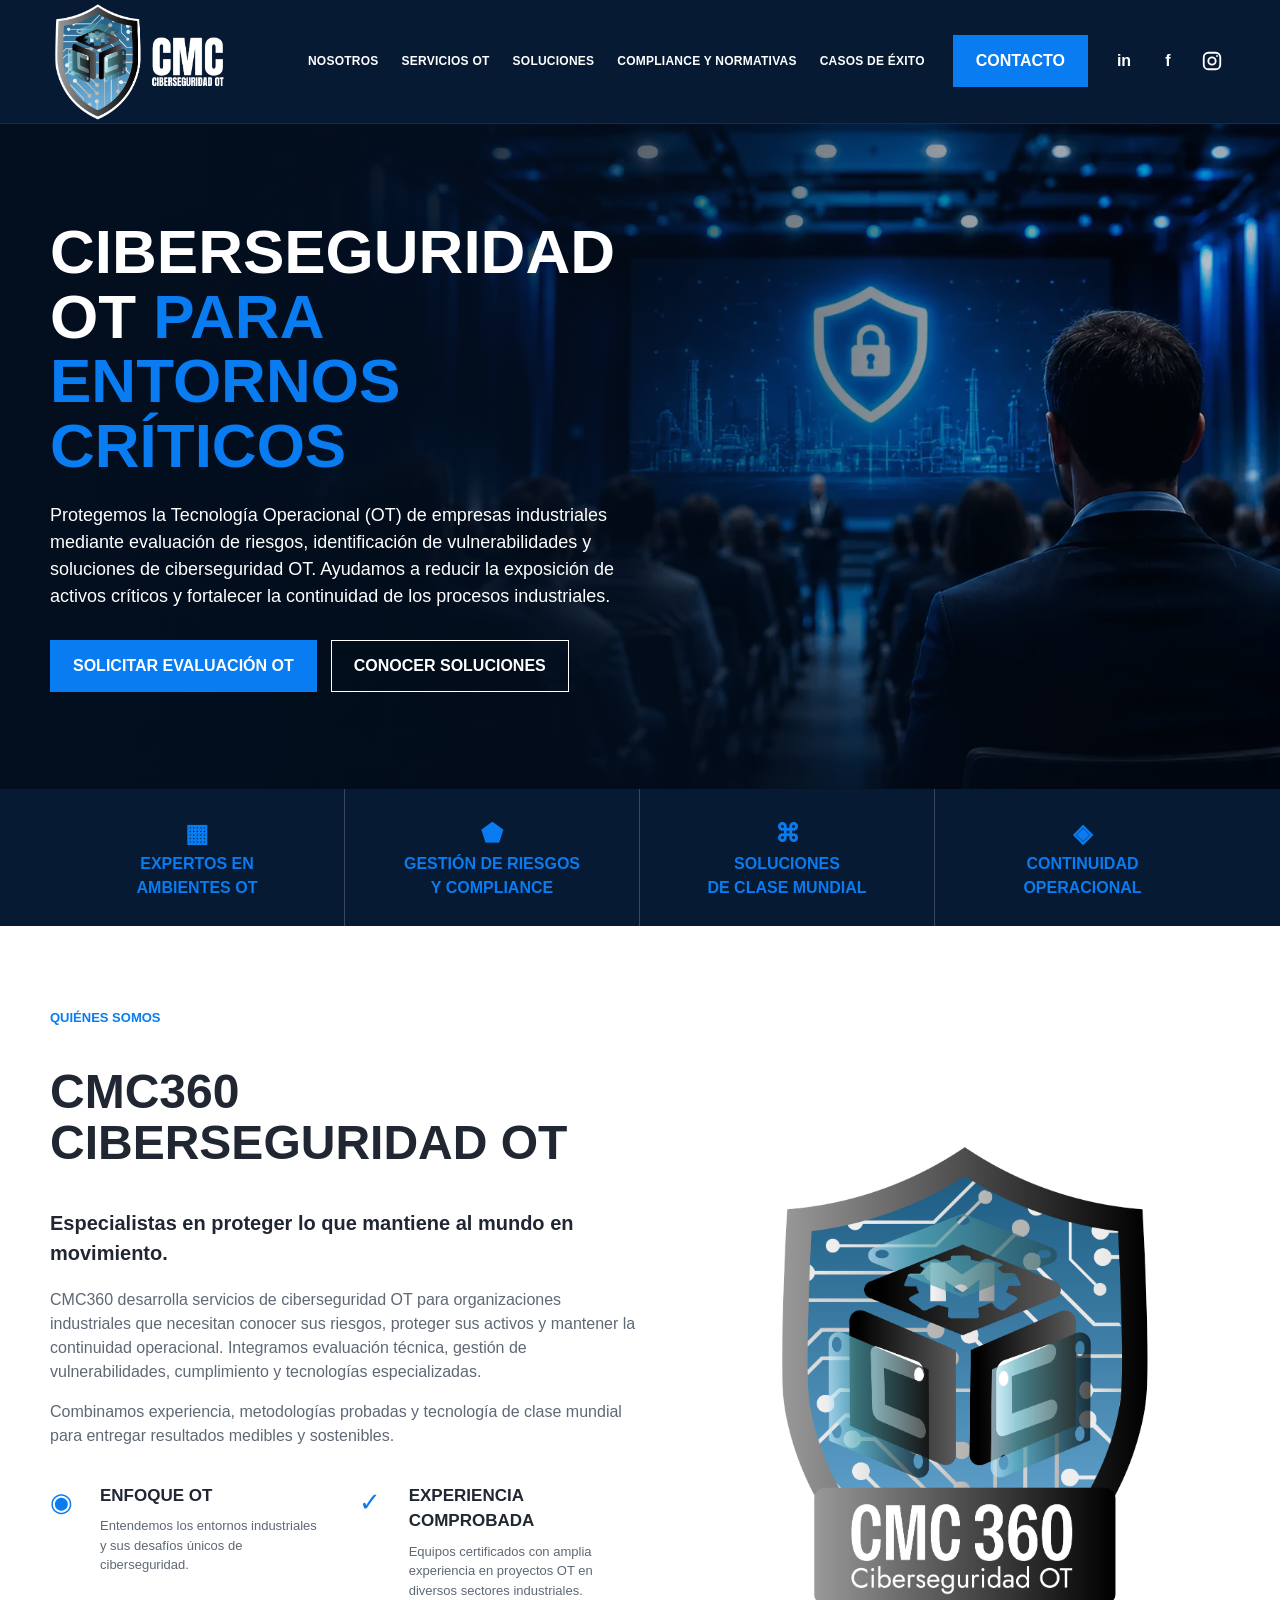
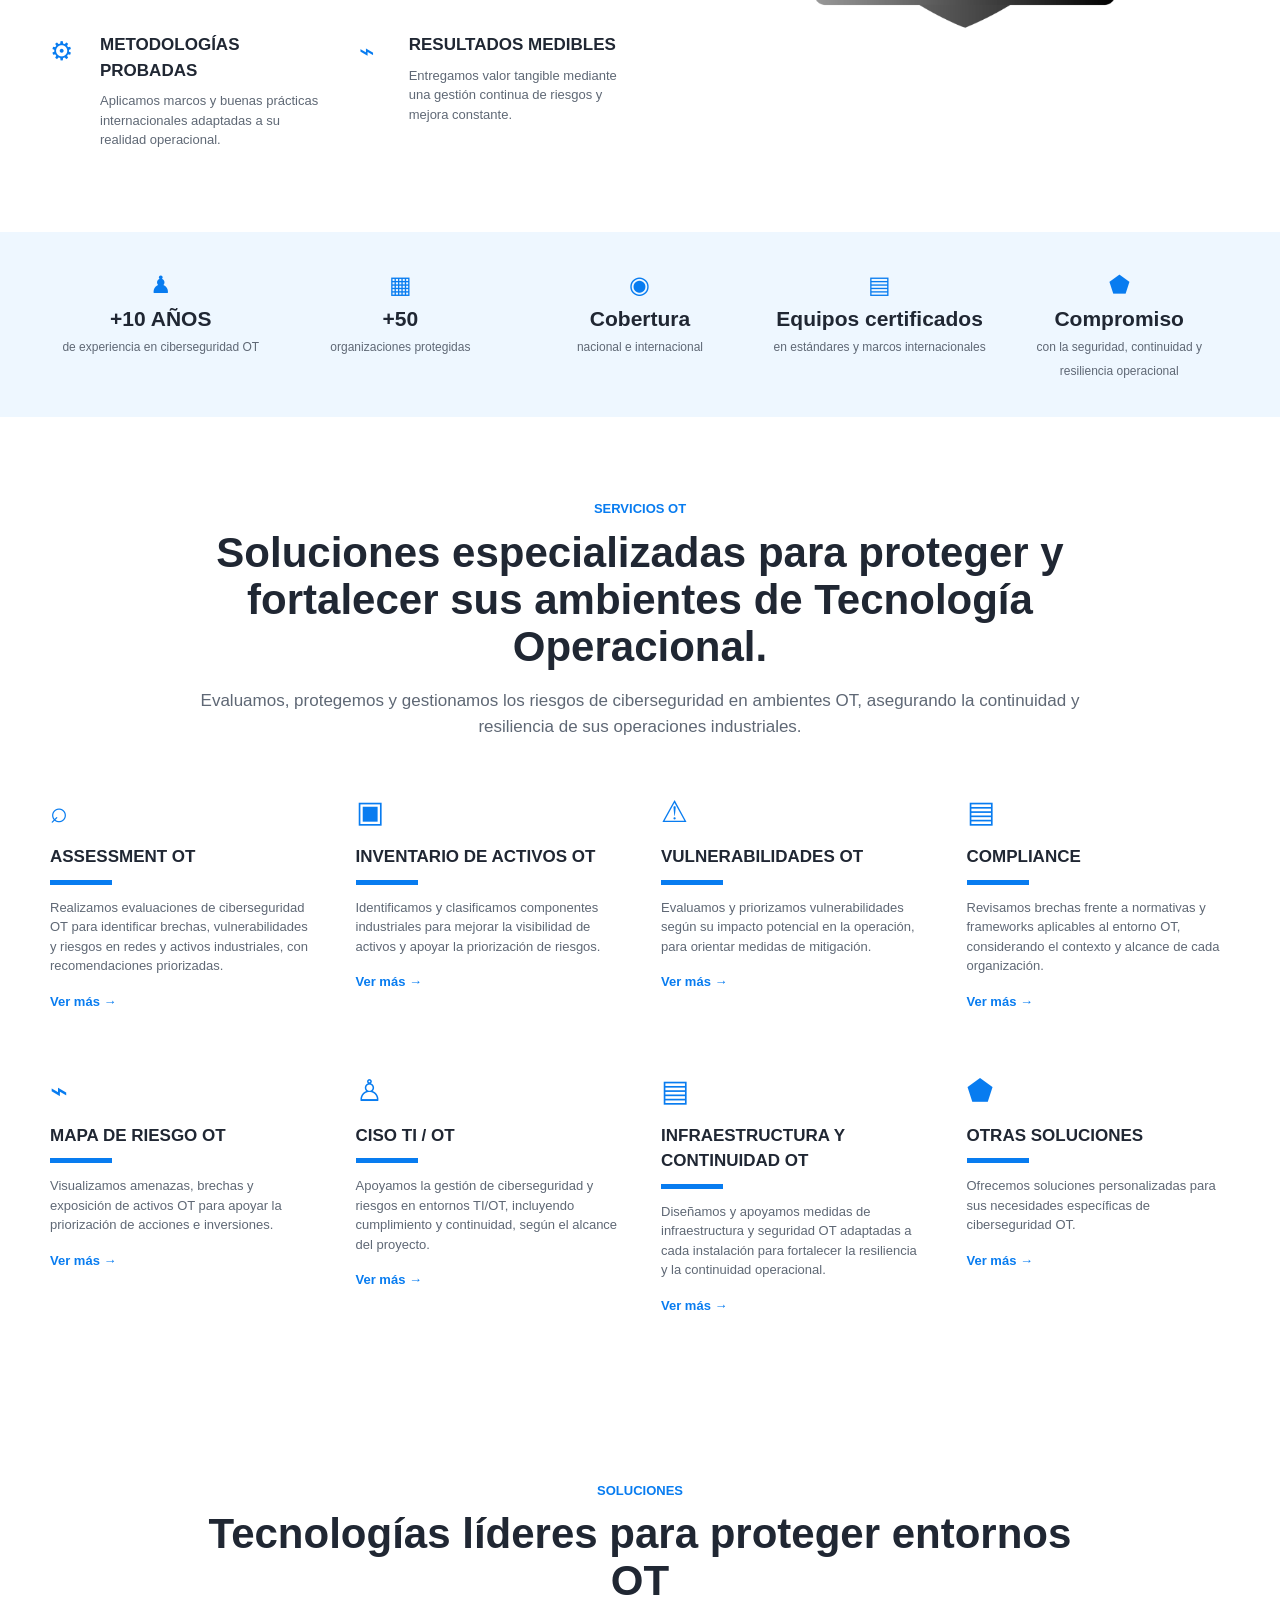
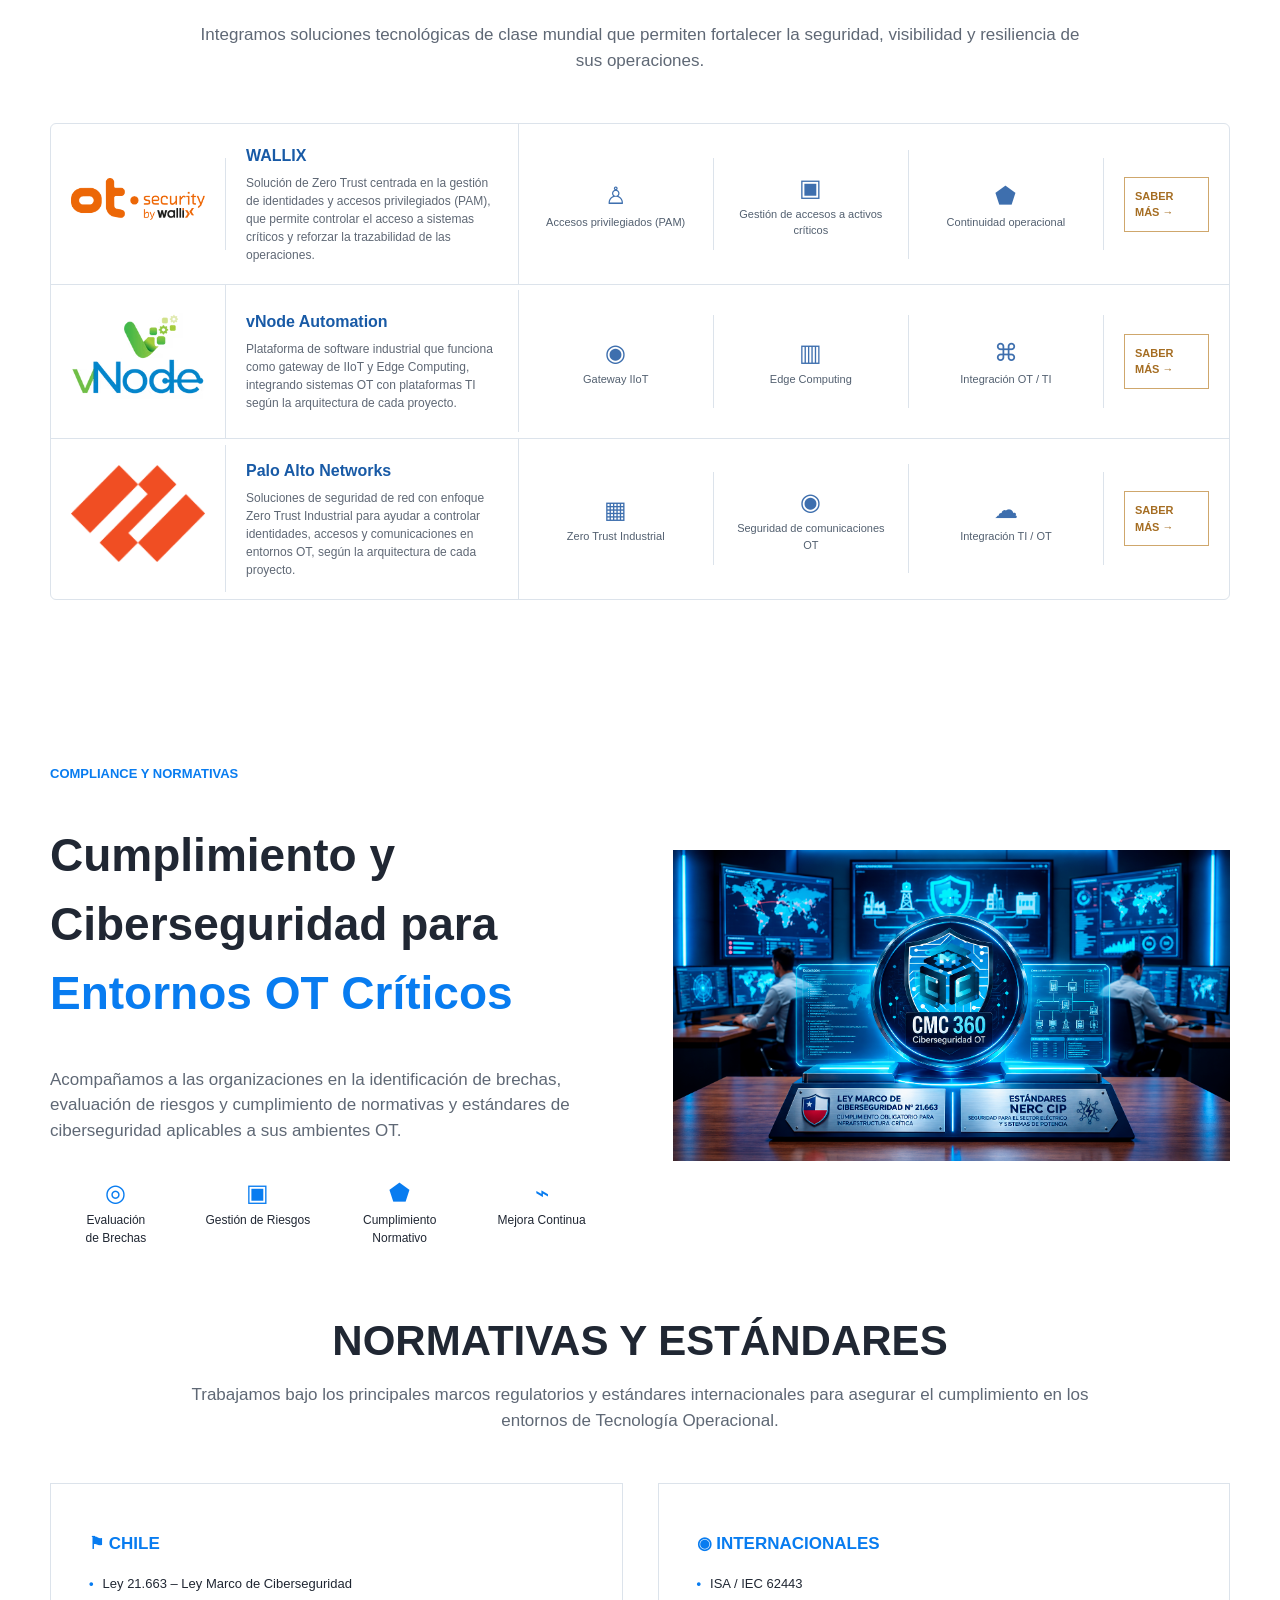
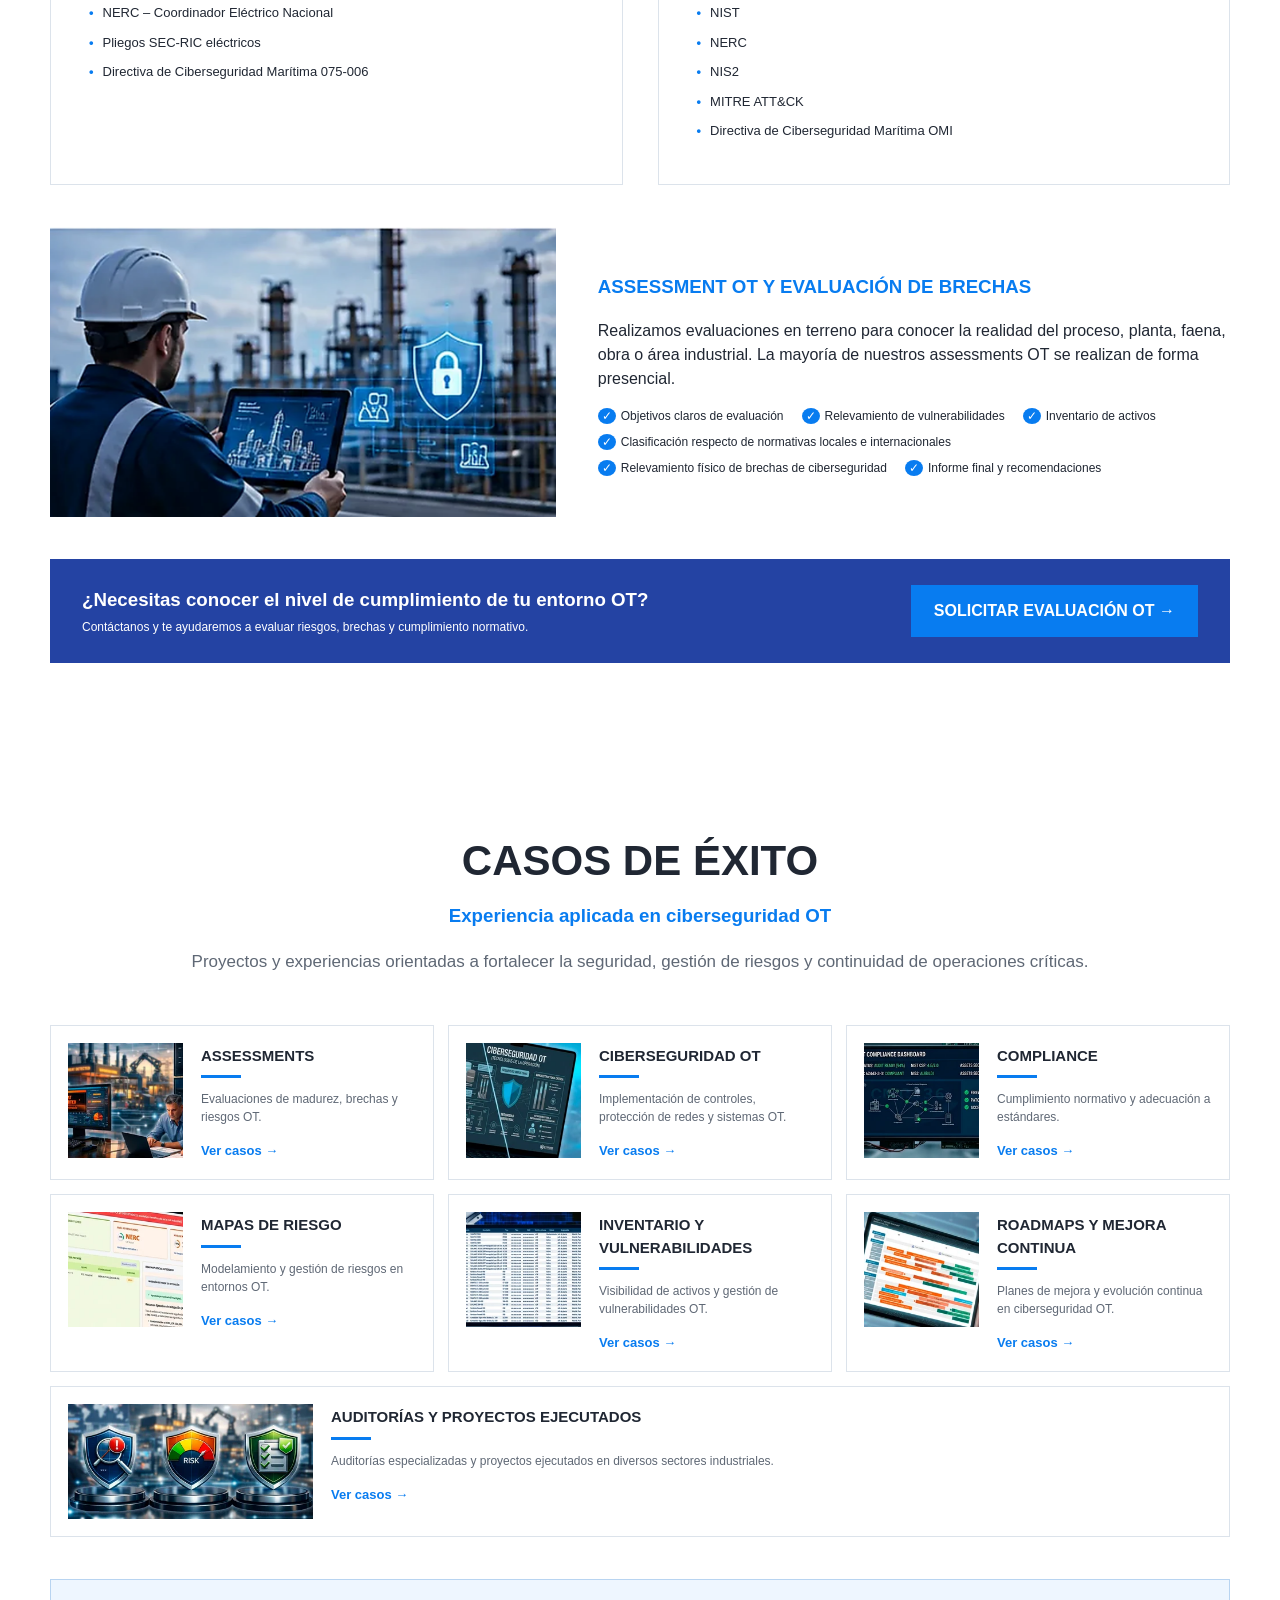
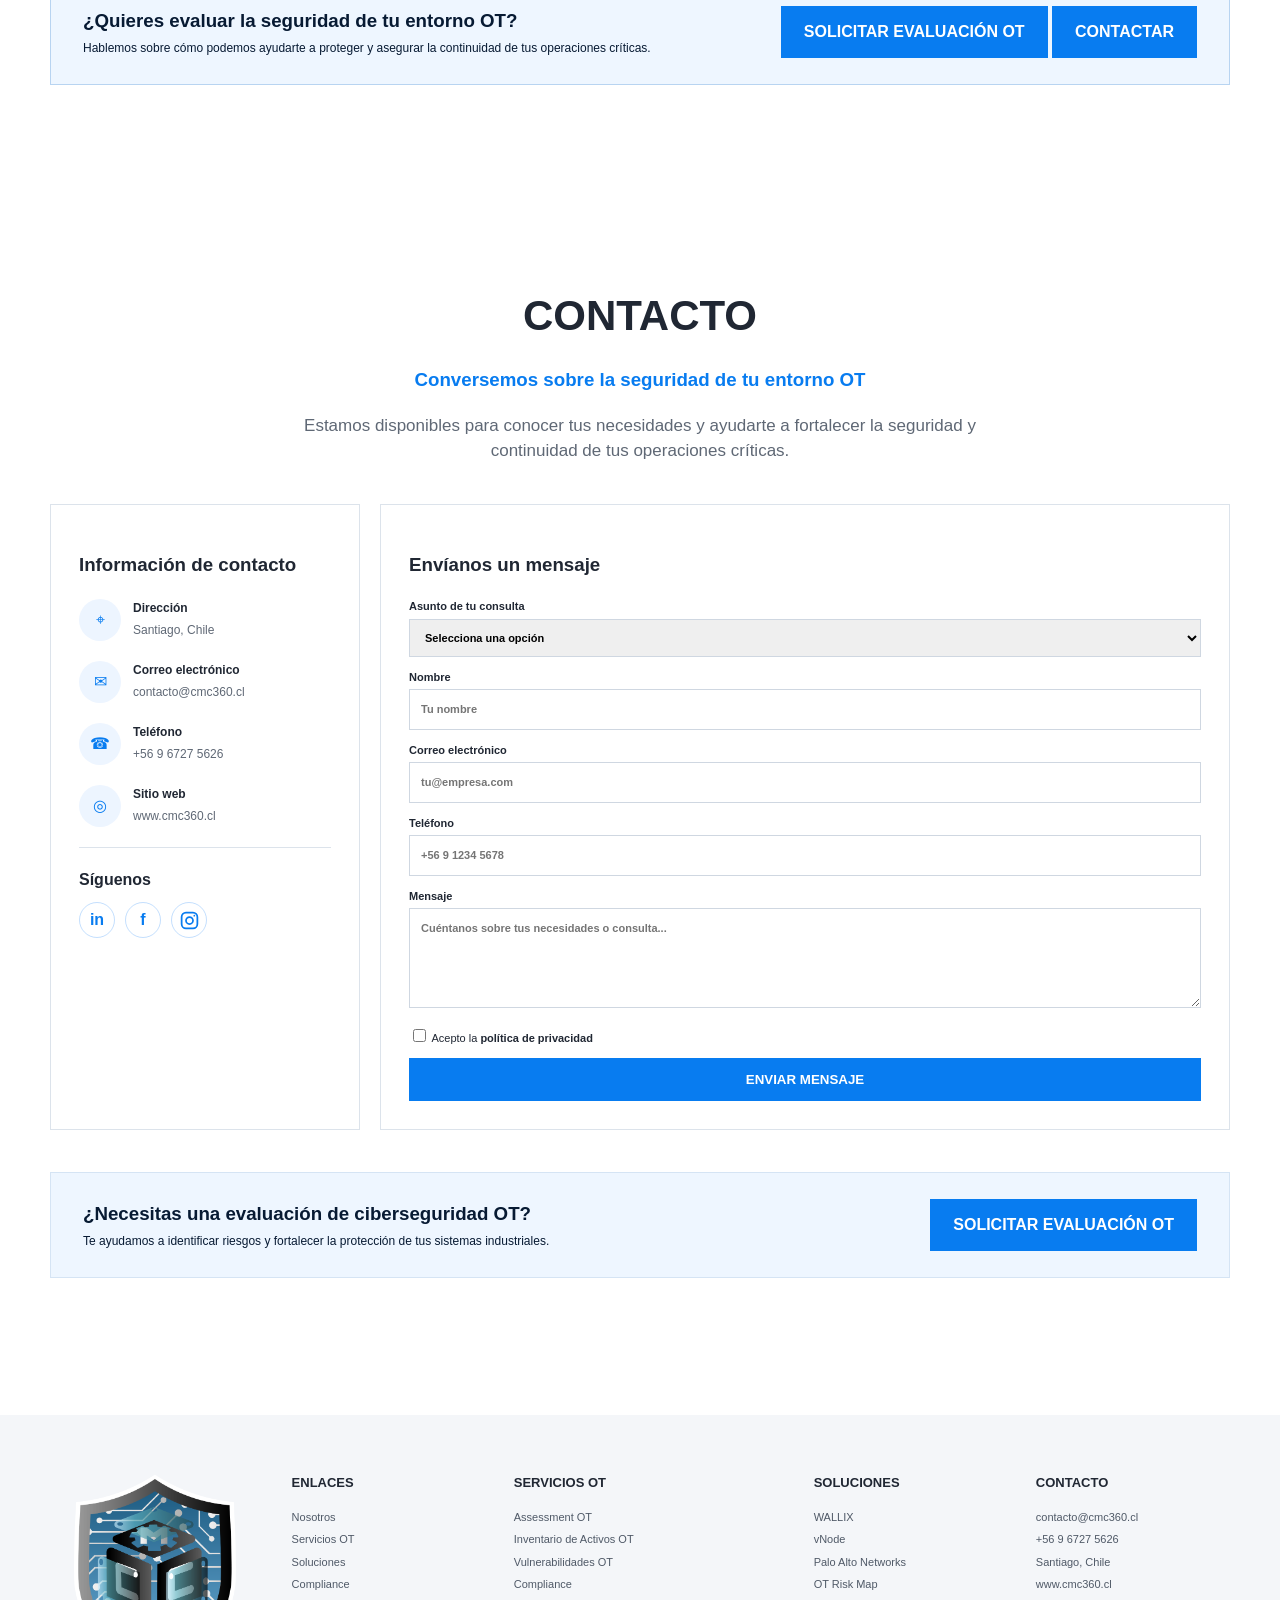
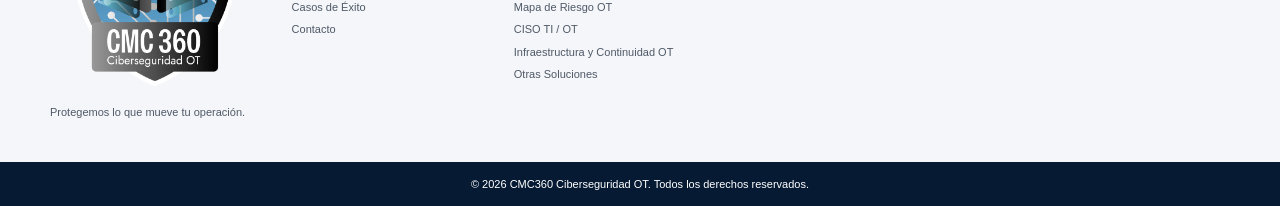
==== commit 056b49b6: "Alinear texto principal del hero con enfoque SEO de CMC360" ====
--- a/index.html
+++ b/index.html
@@ -104,9 +104,10 @@
                     </h1>
 
                     <p>
-                        Evaluamos, protegemos y gestionamos los riesgos de
-                        ciberseguridad en ambientes de Tecnología Operacional,
-                        asegurando la continuidad de sus procesos industriales.
+                        Protegemos la Tecnología Operacional (OT) de empresas industriales mediante
+                        evaluación de riesgos, identificación de vulnerabilidades y soluciones de
+                        ciberseguridad OT. Ayudamos a reducir la exposición de activos críticos y
+                        fortalecer la continuidad de los procesos industriales.
                     </p>
 
                     <div class="actions">
